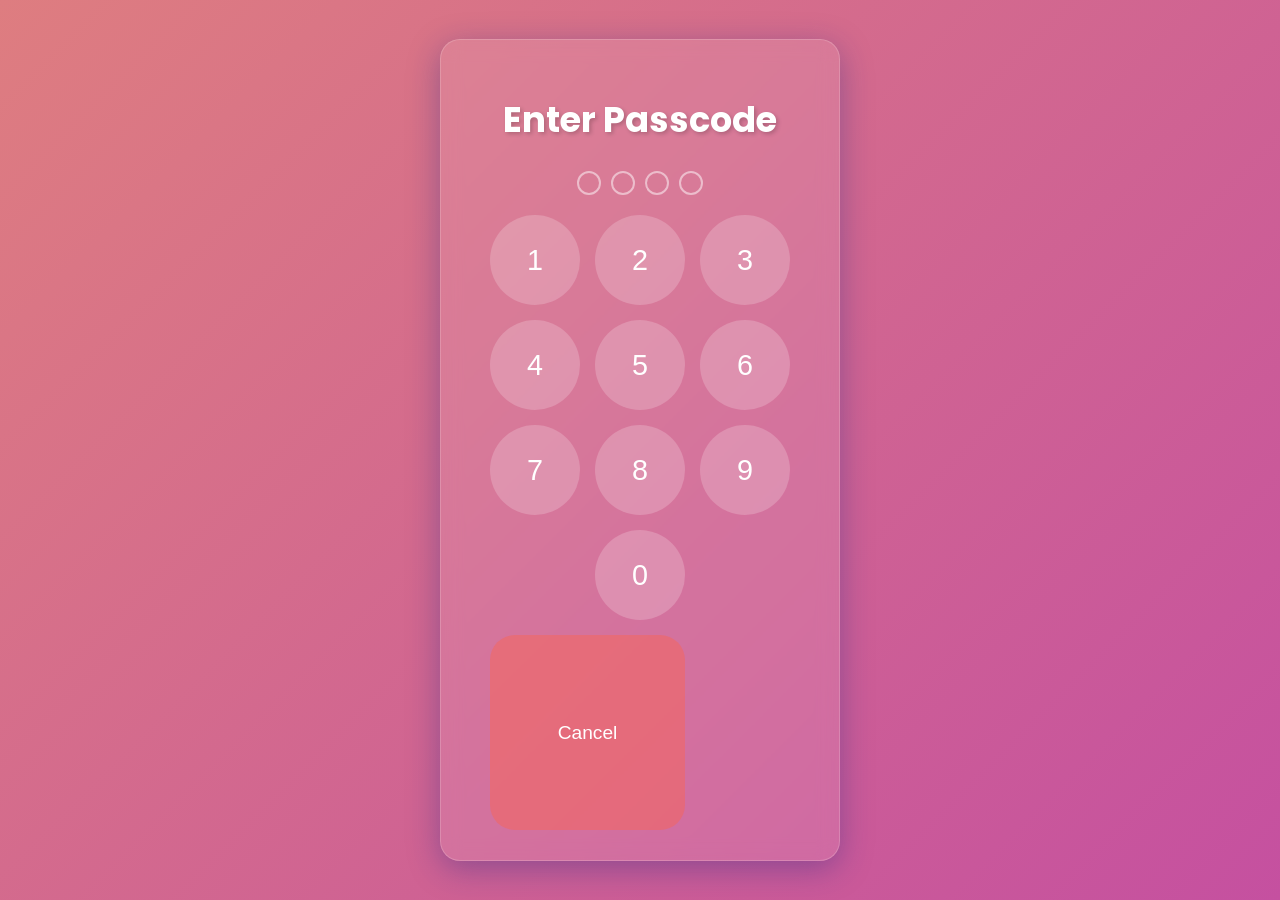
==== index.html @ 9e1fc9d6 "Add files via upload" ====
<!DOCTYPE html>
<html lang="en">
<head>
    <meta charset="UTF-8">
    <meta name="viewport" content="width=device-width, initial-scale=1.0">
    <title>Enter Passcode</title>
    <link rel="stylesheet" href="style.css">
    <link href="https://fonts.googleapis.com/css2?family=Poppins:wght@400;600&display=swap" rel="stylesheet">
</head>
<body>
    <div class="container passcode-container">
        <h1 class="passcode-heading">Enter Passcode</h1>
        <div class="passcode-dots" id="passcodeDots">
            <div class="dot"></div>
            <div class="dot"></div>
            <div class="dot"></div>
            <div class="dot"></div>
        </div>
        <p class="passcode-message" id="passcodeMessage"></p>
        <div class="numpad">
            <button class="num-button" data-value="1">1</button>
            <button class="num-button" data-value="2">2</button>
            <button class="num-button" data-value="3">3</button>
            <button class="num-button" data-value="4">4</button>
            <button class="num-button" data-value="5">5</button>
            <button class="num-button" data-value="6">6</button>
            <button class="num-button" data-value="7">7</button>
            <button class="num-button" data-value="8">8</button>
            <button class="num-button" data-value="9">9</button>
            <div class="empty-cell"></div>
            <button class="num-button" data-value="0">0</button>
            <button class="num-button cancel-button" data-value="cancel">Cancel</button>
        </div>
    </div>

    <script src="script.js"></script>
</body>
</html>
---- style.css ----
/* style.css */

/* ========================================================================= */
/* --- Global Styles (Sabhi pages par lagu hone wale styles) --- */
/* ========================================================================= */
body {
    font-family: 'Poppins', sans-serif;
    background: linear-gradient(135deg, #de7d80 0%, #c550a0 100%); /* Example gradient */
    color: #fff;
    margin: 0;
    display: flex;
    justify-content: center;
    align-items: center;
    min-height: 100vh;
    text-align: center;
    overflow-x: hidden; /* Prevent horizontal scroll */
}

.container {
    background-color: rgba(255, 255, 255, 0.1);
    padding: 30px;
    border-radius: 20px;
    box-shadow: 0 8px 32px 0 rgba(31, 38, 135, 0.37);
    backdrop-filter: blur(10px);
    -webkit-backdrop-filter: blur(10px);
    border: 1px solid rgba(255, 255, 255, 0.18);
    max-width: 90%;
    width: 400px; /* Default width */
    position: relative; /* For absolute positioning of some elements */
    margin: 20px; /* Add some margin for smaller screens */
    box-sizing: border-box; /* Include padding and border in element's total width and height */
}

.hidden {
    display: none !important;
}

/* Navigation Buttons (Common for many pages) */
.nav-buttons {
    margin-top: 30px;
    display: flex;
    justify-content: space-around;
    width: 100%;
}

.nav-button {
    background-color: rgba(255, 255, 255, 0.2);
    color: #fff;
    border: none;
    padding: 10px 20px;
    border-radius: 25px;
    cursor: pointer;
    font-size: 1em;
    transition: background-color 0.3s ease, transform 0.1s ease;
    flex: 1; /* Distribute space evenly */
    margin: 0 5px; /* Small margin between buttons */
}

.nav-button:hover {
    background-color: rgba(255, 255, 255, 0.3);
    transform: translateY(-2px);
}

.nav-button:active {
    transform: translateY(0);
}


/* ========================================================================= */
/* --- index.html (Passcode Page) Styles --- */
/* ========================================================================= */
.passcode-container {
    /* Specific styles for the passcode page container if needed */
}

.passcode-heading {
    font-size: 2.2em;
    margin-bottom: 25px;
    color: #fff;
    text-shadow: 2px 2px 4px rgba(0,0,0,0.2);
}

.passcode-dots {
    display: flex;
    justify-content: center;
    gap: 10px; /* Space between dots */
    margin-bottom: 20px;
}

.dot {
    width: 20px;
    height: 20px;
    border: 2px solid rgba(255, 255, 255, 0.5);
    border-radius: 50%;
    transition: background-color 0.3s ease;
}

.dot.filled {
    background-color: #fff;
}

.passcode-message {
    color: #a8ff78; /* Green for success */
    font-size: 1.2em;
    margin-top: 15px;
    opacity: 0; /* Hidden by default */
    transform: translateY(10px);
    transition: opacity 0.5s ease, transform 0.5s ease;
}

.passcode-message.visible {
    opacity: 1;
    transform: translateY(0);
}

.numpad {
    display: grid;
    grid-template-columns: repeat(3, 1fr);
    gap: 15px; /* Adjust gap */
    width: 100%;
    max-width: 300px; /* Adjust max-width as needed */
    margin: 0 auto;
}

.num-button {
    background-color: rgba(255, 255, 255, 0.2);
    border: none;
    color: #fff;
    font-size: 1.8em; /* Larger numbers */
    padding: 20px 0; /* More padding */
    border-radius: 50%; /* Make them round */
    cursor: pointer;
    transition: background-color 0.2s ease, transform 0.1s ease;
    aspect-ratio: 1 / 1; /* Make buttons perfectly round */
    display: flex;
    justify-content: center;
    align-items: center;
}

.num-button:hover {
    background-color: rgba(255, 255, 255, 0.3);
}

.num-button:active {
    transform: scale(0.95);
}

.num-button.cancel-button {
    background-color: rgba(255, 99, 71, 0.4); /* Tomato color */
    font-size: 1.2em;
    grid-column: span 2; /* Spans two columns */
    border-radius: 25px; /* Rounded rectangle */
}

.num-button.cancel-button:hover {
    background-color: rgba(255, 99, 71, 0.6);
}

.empty-cell {
    /* Style for empty cells in the grid, if any */
    visibility: hidden; /* Keep space but hide content */
}

/* ========================================================================= */
/* --- countdown.html (Countdown Page) Styles --- */
/* ========================================================================= */
.countdown-container {
    /* Specific styles for the countdown page container if needed */
}

.countdown-pretext, .countdown-posttext {
    font-size: 1.2em;
    margin-bottom: 15px;
}

.countdown-timer {
    font-size: 3em; /* Larger numbers */
    font-weight: 600;
    margin-bottom: 20px;
    display: flex;
    justify-content: center;
    align-items: baseline; /* Align colons and numbers properly */
    gap: 10px; /* Space between numbers/colons */
}

.countdown-timer span {
    background-color: rgba(255, 255, 255, 0.15);
    padding: 10px 15px;
    border-radius: 10px;
    min-width: 70px; /* Ensure consistent width for numbers */
    display: inline-block;
    box-sizing: border-box;
}

/* ========================================================================= */
/* --- recap.html (Recap Page) Styles --- */
/* ========================================================================= */
.recap-container {
    /* Specific styles for the recap page container */
}

.recap-heading {
    font-size: 2em;
    margin-bottom: 40px;
    color: #fff;
    text-shadow: 2px 2px 4px rgba(0,0,0,0.2);
}

.content-selection-buttons {
    display: flex;
    flex-wrap: wrap; /* Allow wrapping on smaller screens */
    justify-content: center;
    gap: 20px; /* Space between buttons */
    margin-bottom: 30px;
}

.icon-button {
    background-color: rgba(255, 255, 255, 0.2);
    border-radius: 15px; /* Slightly rounded corners */
    padding: 20px;
    display: flex;
    flex-direction: column;
    align-items: center;
    justify-content: center;
    cursor: pointer;
    transition: background-color 0.3s ease, transform 0.2s ease;
    min-width: 120px; /* Minimum width for buttons */
    box-shadow: 0 4px 15px rgba(0,0,0,0.2);
}

.icon-button:hover {
    background-color: rgba(255, 255, 255, 0.3);
    transform: translateY(-5px);
}

.icon-button i {
    font-size: 3em; /* Large icon size */
    margin-bottom: 10px;
    color: #fff;
}

.icon-button p {
    font-size: 1em;
    margin: 0;
    color: #fff;
    font-weight: 600;
}

/* Content display sections (for photos, music list) */
.content-display-section {
    width: 100%;
    /* No background here, container provides it */
    padding: 0; /* Padding handled by internal elements */
    box-sizing: border-box;
    animation: fadeIn 0.5s ease-out; /* Fade in animation */
    /* By default, these are hidden by the .hidden class */
}

.content-title {
    font-size: 1.8em;
    margin-bottom: 20px;
    color: #fff;
}

/* Image Card Styles */
.image-card {
    background-color: rgba(255, 255, 255, 0.1);
    border-radius: 15px;
    overflow: hidden; /* Ensures image corners are rounded */
    box-shadow: 0 4px 15px rgba(0,0,0,0.2);
    margin-bottom: 20px;
}

.content-image {
    width: 100%;
    height: auto;
    display: block;
    border-top-left-radius: 15px;
    border-top-right-radius: 15px;
}

.image-info {
    padding: 20px;
    text-align: left;
    color: #fff;
}

.image-info h3 {
    margin-top: 0;
    font-size: 1.5em;
    margin-bottom: 10px;
}

.image-info p {
    font-size: 1em;
    margin: 0;
}

/* Music List Styles */
.music-list {
    display: flex;
    flex-direction: column;
    gap: 15px; /* Space between song items */
}

.music-item {
    background-color: rgba(255, 255, 255, 0.15);
    border-radius: 10px;
    padding: 15px;
    display: flex;
    align-items: center;
    gap: 15px;
    box-shadow: 0 2px 10px rgba(0,0,0,0.1);
    transition: background-color 0.2s ease;
}

.music-item:hover {
    background-color: rgba(255, 255, 255, 0.25);
}

.album-cover {
    width: 60px;
    height: 60px;
    border-radius: 8px;
    object-fit: cover;
}

.song-details {
    text-align: left;
    flex-grow: 1;
}

.song-title {
    margin: 0;
    font-size: 1.1em;
    font-weight: 600;
}

.song-artist {
    margin: 5px 0 0;
    font-size: 0.9em;
    color: rgba(255, 255, 255, 0.7);
}

.back-to-recap-button {
    margin-top: 30px;
}

/* ========================================================================= */
/* --- message.html (Message Page) Styles --- */
/* ========================================================================= */
.message-container {
    /* Specific styles for the message page container */
}

.message-box {
    background-color: rgba(255, 255, 255, 0.9); /* Lighter background for message */
    color: #333; /* Darker text for readability */
    padding: 40px 30px; /* More padding */
    border-radius: 20px;
    box-shadow: 0 10px 40px rgba(0,0,0,0.3);
    text-align: center;
    font-size: 1.8em; /* Larger font size */
    font-weight: 600;
    line-height: 1.5;
    position: relative; /* For the close button */
    animation: fadeInScale 0.6s ease-out; /* Animation */
    max-width: 350px; /* Control max width */
    margin-bottom: 20px; /* Space for nav buttons */
}

.close-message-btn {
    position: absolute;
    top: 15px;
    right: 20px;
    font-size: 2em;
    cursor: pointer;
    color: #888;
    transition: color 0.2s ease;
}

.close-message-btn:hover {
    color: #555;
}

.heart-emoji {
    font-size: 1.2em; /* Slightly larger heart */
    vertical-align: middle;
}

/* ========================================================================= */
/* --- thankyou.html (Thank You Page) Styles --- */
/* ========================================================================= */
.thankyou-container {
    /* Specific styles for the thank you page container */
}

.thankyou-illustration {
    width: 200px; /* Size of the illustration */
    height: auto;
    margin-bottom: 30px;
    animation: bounceIn 0.8s ease-out; /* Animation */
}

.thankyou-message-1 {
    font-size: 1.8em;
    font-weight: 600;
    margin-bottom: 10px;
}

.thankyou-message-2 {
    font-size: 1.2em;
    opacity: 0.9;
}

/* ========================================================================= */
/* --- Google Search_mock.html (Google Search Mock Page) Styles --- */
/* ========================================================================= */
body.google-mock-body { /* For a different background specifically for this page */
    background-color: #0a0a0a; /* Dark background */
    display: block; /* Override flex from main body for this page */
    min-height: 100vh;
    padding: 0;
    margin: 0;
}

.google-logo {
    width: 150px; /* Adjust size as needed */
    margin-top: 100px; /* Space from top */
    margin-bottom: 30px;
}

.search-container {
    width: 100%;
    max-width: 600px;
    margin: 0 auto; /* Center the container */
    padding: 0 20px; /* Add some horizontal padding */
    box-sizing: border-box;
    display: flex;
    flex-direction: column;
    align-items: center;
}

.search-bar {
    display: flex;
    align-items: center;
    border: 1px solid #5f6368; /* Google's border color */
    border-radius: 24px;
    padding: 10px 15px;
    background-color: #202124; /* Google's dark search bar color */
    width: 100%; /* Take full width of its container */
    box-shadow: 0 2px 5px rgba(0,0,0,0.2);
}

.search-input {
    flex-grow: 1;
    border: none;
    background: transparent;
    padding: 5px 10px;
    font-size: 16px;
    color: #e8eaed; /* Light gray text */
    outline: none; /* Remove outline on focus */
}

.search-input::placeholder {
    color: #9aa0a6; /* Placeholder color */
}

.search-icon {
    color: #9aa0a6; /* Icon color */
    margin: 0 5px;
    font-size: 1.1em;
}

.search-button {
    display: none; /* Hide the search button as it's not needed for this mock */
}


.trending-searches {
    margin-top: 30px;
    width: 100%;
    max-width: 600px;
    padding: 0 20px;
    box-sizing: border-box;
}

.trending-searches h2 {
    font-size: 1.2em;
    color: #bdc1c6; /* Lighter heading color */
    text-align: left;
    margin-bottom: 15px;
}

.trending-list {
    list-style: none;
    padding: 0;
}

.trending-item {
    padding: 12px 0;
    border-bottom: 1px solid #3c4043; /* Darker separator */
    text-align: left;
    display: flex;
    align-items: center;
}

.trending-item:last-child {
    border-bottom: none; /* No border for the last item */
}

.trending-item a {
    color: #8ab4f8; /* Blue link color */
    text-decoration: none;
    display: block;
    font-size: 1em;
    padding-left: 10px; /* Space for the magnifying glass icon */
}

.trending-item a:hover {
    text-decoration: underline;
}

/* Optional: Add magnifying glass icon to trending searches */
.trending-item::before {
    font-family: "Font Awesome 6 Free"; /* Ensure Font Awesome is loaded */
    font-weight: 900; /* For solid icons */
    content: "\f002"; /* Unicode for fa-magnifying-glass */
    color: #9aa0a6;
    margin-right: 10px;
}


/* ========================================================================= */
/* --- Animations --- */
/* ========================================================================= */
@keyframes fadeIn {
    from { opacity: 0; }
    to { opacity: 1; }
}

@keyframes fadeInScale {
    from { opacity: 0; transform: scale(0.9); }
    to { opacity: 1; transform: scale(1); }
}

@keyframes bounceIn {
    0% { transform: scale(0.1); opacity: 0; }
    60% { transform: scale(1.05); opacity: 1; }
    80% { transform: scale(0.95); }
    100% { transform: scale(1); }
}

/* ========================================================================= */
/* --- Responsive Design (Optional, for different screen sizes) --- */
/* ========================================================================= */
@media (max-width: 768px) {
    .container {
        padding: 20px;
        width: 95%; /* Adjust width for smaller screens */
    }

    .passcode-heading, .recap-heading {
        font-size: 1.8em;
    }

    .countdown-timer {
        font-size: 2.5em;
    }

    .countdown-timer span {
        min-width: 55px;
        padding: 8px 12px;
    }

    .icon-button {
        min-width: 100px;
        padding: 15px;
    }

    .icon-button i {
        font-size: 2.5em;
    }

    .message-box {
        font-size: 1.5em;
        padding: 30px 20px;
    }

    .thankyou-illustration {
        width: 150px;
    }

    .thankyou-message-1 {
        font-size: 1.5em;
    }

    .thankyou-message-2 {
        font-size: 1em;
    }

    .google-logo {
        margin-top: 50px;
    }

    .search-bar {
        padding: 8px 12px;
    }

    .search-input {
        font-size: 14px;
    }
}

@media (max-width: 480px) {
    .numpad {
        gap: 10px;
        max-width: 280px;
    }

    .num-button {
        font-size: 1.5em;
        padding: 15px 0;
    }

    .countdown-timer {
        font-size: 2em;
    }

    .countdown-timer span {
        min-width: 45px;
        padding: 6px 10px;
    }

    .icon-button {
        padding: 10px;
    }

    .icon-button i {
        font-size: 2em;
    }

    .message-box {
        font-size: 1.3em;
        padding: 25px 15px;
    }
}
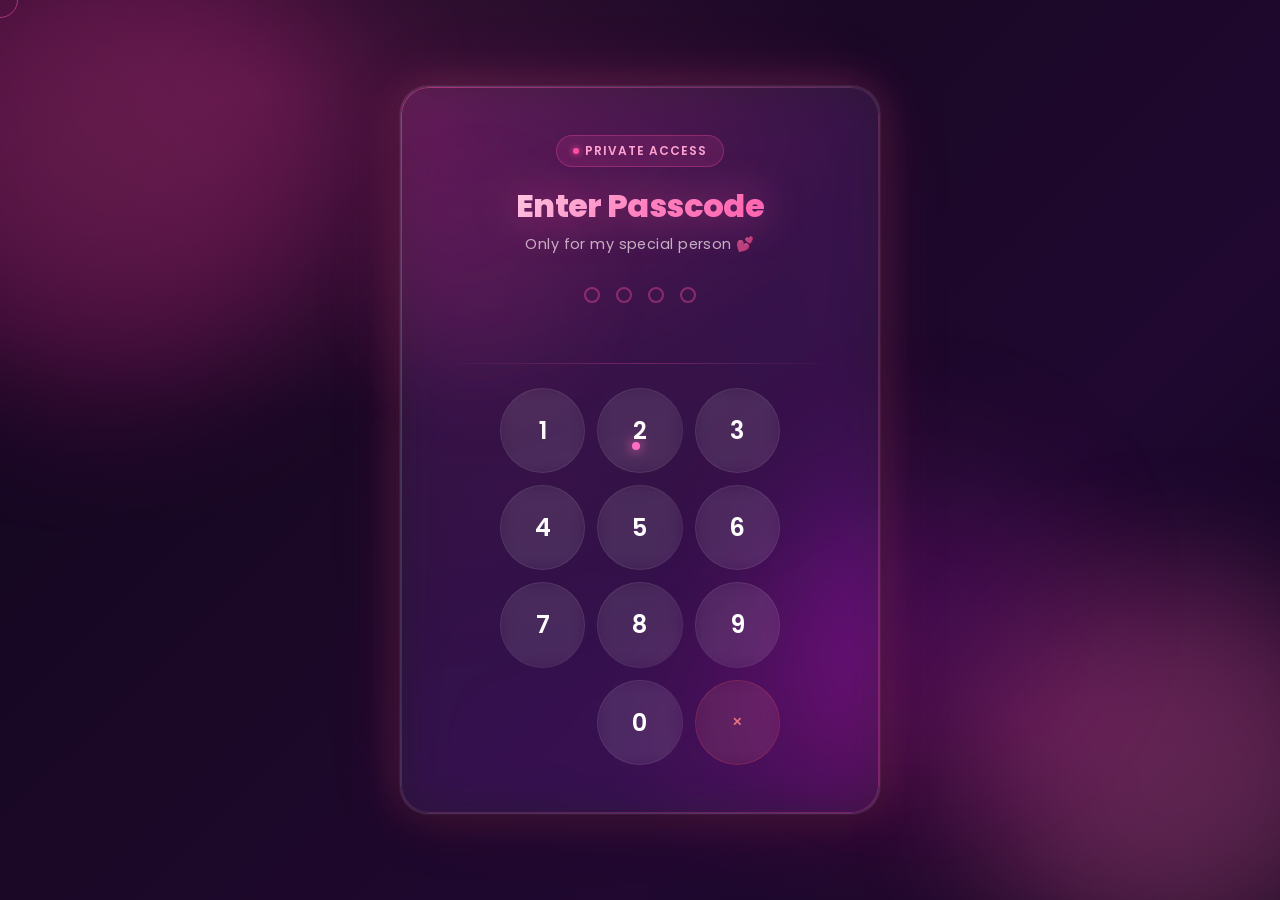
==== commit 108239e3: "Modern glassmorphism redesign" ====
--- a/index.html
+++ b/index.html
@@ -1,38 +1,128 @@
-<!DOCTYPE html>
-<html lang="en">
-<head>
-    <meta charset="UTF-8">
-    <meta name="viewport" content="width=device-width, initial-scale=1.0">
-    <title>Enter Passcode</title>
-    <link rel="stylesheet" href="style.css">
-    <link href="https://fonts.googleapis.com/css2?family=Poppins:wght@400;600&display=swap" rel="stylesheet">
-</head>
-<body>
-    <div class="container passcode-container">
-        <h1 class="passcode-heading">Enter Passcode</h1>
-        <div class="passcode-dots" id="passcodeDots">
-            <div class="dot"></div>
-            <div class="dot"></div>
-            <div class="dot"></div>
-            <div class="dot"></div>
-        </div>
-        <p class="passcode-message" id="passcodeMessage"></p>
-        <div class="numpad">
-            <button class="num-button" data-value="1">1</button>
-            <button class="num-button" data-value="2">2</button>
-            <button class="num-button" data-value="3">3</button>
-            <button class="num-button" data-value="4">4</button>
-            <button class="num-button" data-value="5">5</button>
-            <button class="num-button" data-value="6">6</button>
-            <button class="num-button" data-value="7">7</button>
-            <button class="num-button" data-value="8">8</button>
-            <button class="num-button" data-value="9">9</button>
-            <div class="empty-cell"></div>
-            <button class="num-button" data-value="0">0</button>
-            <button class="num-button cancel-button" data-value="cancel">Cancel</button>
-        </div>
-    </div>
-
-    <script src="script.js"></script>
-</body>
+<!DOCTYPE html>
+<html lang="en">
+<head>
+  <meta charset="UTF-8">
+  <meta name="viewport" content="width=device-width, initial-scale=1.0">
+  <title>Enter Passcode — My Love 💗</title>
+  <meta name="description" content="A secret romantic website just for us.">
+  <link rel="stylesheet" href="style.css">
+  <link rel="preconnect" href="https://fonts.googleapis.com">
+  <link href="https://fonts.googleapis.com/css2?family=Poppins:wght@300;400;500;600;700;800&family=Space+Grotesk:wght@400;500;600;700&display=swap" rel="stylesheet">
+</head>
+<body>
+
+  <!-- Loading Screen -->
+  <div class="loading-screen" id="loadingScreen" aria-hidden="true">
+    <div class="loading-logo">💗</div>
+    <div class="loading-bar"><div class="loading-bar-fill"></div></div>
+  </div>
+
+  <!-- Animated background blobs -->
+  <div class="blob blob-1"></div>
+  <div class="blob blob-2"></div>
+  <div class="blob blob-3"></div>
+
+  <!-- Floating particles -->
+  <div class="particles-container" id="particles"></div>
+
+  <!-- Custom cursor -->
+  <div class="cursor-dot" id="cursorDot"></div>
+  <div class="cursor-ring" id="cursorRing"></div>
+
+  <!-- Main content -->
+  <main class="container passcode-container" id="mainContainer">
+
+    <!-- Badge -->
+    <div class="badge">
+      <span class="badge-dot"></span>
+      Private Access
+    </div>
+
+    <h1 class="glow-title">Enter Passcode</h1>
+    <p class="subtitle">Only for my special person 💕</p>
+
+    <!-- Dots -->
+    <div class="passcode-dots" id="passcodeDots" role="group" aria-label="Passcode entry dots">
+      <div class="dot" aria-hidden="true"></div>
+      <div class="dot" aria-hidden="true"></div>
+      <div class="dot" aria-hidden="true"></div>
+      <div class="dot" aria-hidden="true"></div>
+    </div>
+
+    <!-- Message -->
+    <p class="passcode-message" id="passcodeMessage" role="alert" aria-live="polite"></p>
+
+    <div class="divider"></div>
+
+    <!-- Numpad -->
+    <div class="numpad" id="numpad" role="group" aria-label="Number pad">
+      <button class="num-button" data-value="1" aria-label="1">1</button>
+      <button class="num-button" data-value="2" aria-label="2">2</button>
+      <button class="num-button" data-value="3" aria-label="3">3</button>
+      <button class="num-button" data-value="4" aria-label="4">4</button>
+      <button class="num-button" data-value="5" aria-label="5">5</button>
+      <button class="num-button" data-value="6" aria-label="6">6</button>
+      <button class="num-button" data-value="7" aria-label="7">7</button>
+      <button class="num-button" data-value="8" aria-label="8">8</button>
+      <button class="num-button" data-value="9" aria-label="9">9</button>
+      <div class="empty-cell" aria-hidden="true"></div>
+      <button class="num-button" data-value="0" aria-label="0">0</button>
+      <button class="num-button cancel-button" data-value="cancel" aria-label="Clear">✕</button>
+    </div>
+
+  </main>
+
+  <script src="script.js"></script>
+  <script>
+    // ── Custom Cursor ──────────────────────────────
+    const dot  = document.getElementById('cursorDot');
+    const ring = document.getElementById('cursorRing');
+    let mx = 0, my = 0, rx = 0, ry = 0;
+
+    document.addEventListener('mousemove', e => {
+      mx = e.clientX; my = e.clientY;
+      dot.style.left = mx + 'px';
+      dot.style.top  = my + 'px';
+    });
+
+    function animRing() {
+      rx += (mx - rx) * 0.12;
+      ry += (my - ry) * 0.12;
+      ring.style.left = rx + 'px';
+      ring.style.top  = ry + 'px';
+      requestAnimationFrame(animRing);
+    }
+    animRing();
+
+    document.querySelectorAll('button, a, .icon-button').forEach(el => {
+      el.addEventListener('mouseenter', () => document.body.classList.add('cursor-hover'));
+      el.addEventListener('mouseleave', () => document.body.classList.remove('cursor-hover'));
+    });
+
+    // ── Floating Particles ─────────────────────────
+    const pContainer = document.getElementById('particles');
+    const symbols = ['💗','✨','🌸','💕','⭐','🌙','💖','🦋'];
+
+    function spawnParticle() {
+      const p = document.createElement('div');
+      p.className = 'particle';
+      p.textContent = symbols[Math.floor(Math.random() * symbols.length)];
+      const size = 0.6 + Math.random() * 1;
+      p.style.cssText = `
+        left: ${Math.random() * 100}vw;
+        font-size: ${size}rem;
+        animation-duration: ${8 + Math.random() * 14}s;
+        animation-delay: ${Math.random() * 5}s;
+      `;
+      pContainer.appendChild(p);
+      setTimeout(() => p.remove(), 25000);
+    }
+
+    for (let i = 0; i < 12; i++) setTimeout(spawnParticle, i * 500);
+    setInterval(spawnParticle, 2800);
+
+    // ── Remove loading screen ──────────────────────
+    document.getElementById('mainContainer').classList.add('page-enter');
+  </script>
+</body>
 </html>
--- a/style.css
+++ b/style.css
@@ -1,647 +1,1437 @@
-/* style.css */
-
-/* ========================================================================= */
-/* --- Global Styles (Sabhi pages par lagu hone wale styles) --- */
-/* ========================================================================= */
-body {
-    font-family: 'Poppins', sans-serif;
-    background: linear-gradient(135deg, #de7d80 0%, #c550a0 100%); /* Example gradient */
-    color: #fff;
-    margin: 0;
-    display: flex;
-    justify-content: center;
-    align-items: center;
-    min-height: 100vh;
-    text-align: center;
-    overflow-x: hidden; /* Prevent horizontal scroll */
-}
-
-.container {
-    background-color: rgba(255, 255, 255, 0.1);
-    padding: 30px;
-    border-radius: 20px;
-    box-shadow: 0 8px 32px 0 rgba(31, 38, 135, 0.37);
-    backdrop-filter: blur(10px);
-    -webkit-backdrop-filter: blur(10px);
-    border: 1px solid rgba(255, 255, 255, 0.18);
-    max-width: 90%;
-    width: 400px; /* Default width */
-    position: relative; /* For absolute positioning of some elements */
-    margin: 20px; /* Add some margin for smaller screens */
-    box-sizing: border-box; /* Include padding and border in element's total width and height */
-}
-
-.hidden {
-    display: none !important;
-}
-
-/* Navigation Buttons (Common for many pages) */
-.nav-buttons {
-    margin-top: 30px;
-    display: flex;
-    justify-content: space-around;
-    width: 100%;
-}
-
-.nav-button {
-    background-color: rgba(255, 255, 255, 0.2);
-    color: #fff;
-    border: none;
-    padding: 10px 20px;
-    border-radius: 25px;
-    cursor: pointer;
-    font-size: 1em;
-    transition: background-color 0.3s ease, transform 0.1s ease;
-    flex: 1; /* Distribute space evenly */
-    margin: 0 5px; /* Small margin between buttons */
-}
-
-.nav-button:hover {
-    background-color: rgba(255, 255, 255, 0.3);
-    transform: translateY(-2px);
-}
-
-.nav-button:active {
-    transform: translateY(0);
-}
-
-
-/* ========================================================================= */
-/* --- index.html (Passcode Page) Styles --- */
-/* ========================================================================= */
-.passcode-container {
-    /* Specific styles for the passcode page container if needed */
-}
-
-.passcode-heading {
-    font-size: 2.2em;
-    margin-bottom: 25px;
-    color: #fff;
-    text-shadow: 2px 2px 4px rgba(0,0,0,0.2);
-}
-
-.passcode-dots {
-    display: flex;
-    justify-content: center;
-    gap: 10px; /* Space between dots */
-    margin-bottom: 20px;
-}
-
-.dot {
-    width: 20px;
-    height: 20px;
-    border: 2px solid rgba(255, 255, 255, 0.5);
-    border-radius: 50%;
-    transition: background-color 0.3s ease;
-}
-
-.dot.filled {
-    background-color: #fff;
-}
-
-.passcode-message {
-    color: #a8ff78; /* Green for success */
-    font-size: 1.2em;
-    margin-top: 15px;
-    opacity: 0; /* Hidden by default */
-    transform: translateY(10px);
-    transition: opacity 0.5s ease, transform 0.5s ease;
-}
-
-.passcode-message.visible {
-    opacity: 1;
-    transform: translateY(0);
-}
-
-.numpad {
-    display: grid;
-    grid-template-columns: repeat(3, 1fr);
-    gap: 15px; /* Adjust gap */
-    width: 100%;
-    max-width: 300px; /* Adjust max-width as needed */
-    margin: 0 auto;
-}
-
-.num-button {
-    background-color: rgba(255, 255, 255, 0.2);
-    border: none;
-    color: #fff;
-    font-size: 1.8em; /* Larger numbers */
-    padding: 20px 0; /* More padding */
-    border-radius: 50%; /* Make them round */
-    cursor: pointer;
-    transition: background-color 0.2s ease, transform 0.1s ease;
-    aspect-ratio: 1 / 1; /* Make buttons perfectly round */
-    display: flex;
-    justify-content: center;
-    align-items: center;
-}
-
-.num-button:hover {
-    background-color: rgba(255, 255, 255, 0.3);
-}
-
-.num-button:active {
-    transform: scale(0.95);
-}
-
-.num-button.cancel-button {
-    background-color: rgba(255, 99, 71, 0.4); /* Tomato color */
-    font-size: 1.2em;
-    grid-column: span 2; /* Spans two columns */
-    border-radius: 25px; /* Rounded rectangle */
-}
-
-.num-button.cancel-button:hover {
-    background-color: rgba(255, 99, 71, 0.6);
-}
-
-.empty-cell {
-    /* Style for empty cells in the grid, if any */
-    visibility: hidden; /* Keep space but hide content */
-}
-
-/* ========================================================================= */
-/* --- countdown.html (Countdown Page) Styles --- */
-/* ========================================================================= */
-.countdown-container {
-    /* Specific styles for the countdown page container if needed */
-}
-
-.countdown-pretext, .countdown-posttext {
-    font-size: 1.2em;
-    margin-bottom: 15px;
-}
-
-.countdown-timer {
-    font-size: 3em; /* Larger numbers */
-    font-weight: 600;
-    margin-bottom: 20px;
-    display: flex;
-    justify-content: center;
-    align-items: baseline; /* Align colons and numbers properly */
-    gap: 10px; /* Space between numbers/colons */
-}
-
-.countdown-timer span {
-    background-color: rgba(255, 255, 255, 0.15);
-    padding: 10px 15px;
-    border-radius: 10px;
-    min-width: 70px; /* Ensure consistent width for numbers */
-    display: inline-block;
-    box-sizing: border-box;
-}
-
-/* ========================================================================= */
-/* --- recap.html (Recap Page) Styles --- */
-/* ========================================================================= */
-.recap-container {
-    /* Specific styles for the recap page container */
-}
-
-.recap-heading {
-    font-size: 2em;
-    margin-bottom: 40px;
-    color: #fff;
-    text-shadow: 2px 2px 4px rgba(0,0,0,0.2);
-}
-
-.content-selection-buttons {
-    display: flex;
-    flex-wrap: wrap; /* Allow wrapping on smaller screens */
-    justify-content: center;
-    gap: 20px; /* Space between buttons */
-    margin-bottom: 30px;
-}
-
-.icon-button {
-    background-color: rgba(255, 255, 255, 0.2);
-    border-radius: 15px; /* Slightly rounded corners */
-    padding: 20px;
-    display: flex;
-    flex-direction: column;
-    align-items: center;
-    justify-content: center;
-    cursor: pointer;
-    transition: background-color 0.3s ease, transform 0.2s ease;
-    min-width: 120px; /* Minimum width for buttons */
-    box-shadow: 0 4px 15px rgba(0,0,0,0.2);
-}
-
-.icon-button:hover {
-    background-color: rgba(255, 255, 255, 0.3);
-    transform: translateY(-5px);
-}
-
-.icon-button i {
-    font-size: 3em; /* Large icon size */
-    margin-bottom: 10px;
-    color: #fff;
-}
-
-.icon-button p {
-    font-size: 1em;
-    margin: 0;
-    color: #fff;
-    font-weight: 600;
-}
-
-/* Content display sections (for photos, music list) */
-.content-display-section {
-    width: 100%;
-    /* No background here, container provides it */
-    padding: 0; /* Padding handled by internal elements */
-    box-sizing: border-box;
-    animation: fadeIn 0.5s ease-out; /* Fade in animation */
-    /* By default, these are hidden by the .hidden class */
-}
-
-.content-title {
-    font-size: 1.8em;
-    margin-bottom: 20px;
-    color: #fff;
-}
-
-/* Image Card Styles */
-.image-card {
-    background-color: rgba(255, 255, 255, 0.1);
-    border-radius: 15px;
-    overflow: hidden; /* Ensures image corners are rounded */
-    box-shadow: 0 4px 15px rgba(0,0,0,0.2);
-    margin-bottom: 20px;
-}
-
-.content-image {
-    width: 100%;
-    height: auto;
-    display: block;
-    border-top-left-radius: 15px;
-    border-top-right-radius: 15px;
-}
-
-.image-info {
-    padding: 20px;
-    text-align: left;
-    color: #fff;
-}
-
-.image-info h3 {
-    margin-top: 0;
-    font-size: 1.5em;
-    margin-bottom: 10px;
-}
-
-.image-info p {
-    font-size: 1em;
-    margin: 0;
-}
-
-/* Music List Styles */
-.music-list {
-    display: flex;
-    flex-direction: column;
-    gap: 15px; /* Space between song items */
-}
-
-.music-item {
-    background-color: rgba(255, 255, 255, 0.15);
-    border-radius: 10px;
-    padding: 15px;
-    display: flex;
-    align-items: center;
-    gap: 15px;
-    box-shadow: 0 2px 10px rgba(0,0,0,0.1);
-    transition: background-color 0.2s ease;
-}
-
-.music-item:hover {
-    background-color: rgba(255, 255, 255, 0.25);
-}
-
-.album-cover {
-    width: 60px;
-    height: 60px;
-    border-radius: 8px;
-    object-fit: cover;
-}
-
-.song-details {
-    text-align: left;
-    flex-grow: 1;
-}
-
-.song-title {
-    margin: 0;
-    font-size: 1.1em;
-    font-weight: 600;
-}
-
-.song-artist {
-    margin: 5px 0 0;
-    font-size: 0.9em;
-    color: rgba(255, 255, 255, 0.7);
-}
-
-.back-to-recap-button {
-    margin-top: 30px;
-}
-
-/* ========================================================================= */
-/* --- message.html (Message Page) Styles --- */
-/* ========================================================================= */
-.message-container {
-    /* Specific styles for the message page container */
-}
-
-.message-box {
-    background-color: rgba(255, 255, 255, 0.9); /* Lighter background for message */
-    color: #333; /* Darker text for readability */
-    padding: 40px 30px; /* More padding */
-    border-radius: 20px;
-    box-shadow: 0 10px 40px rgba(0,0,0,0.3);
-    text-align: center;
-    font-size: 1.8em; /* Larger font size */
-    font-weight: 600;
-    line-height: 1.5;
-    position: relative; /* For the close button */
-    animation: fadeInScale 0.6s ease-out; /* Animation */
-    max-width: 350px; /* Control max width */
-    margin-bottom: 20px; /* Space for nav buttons */
-}
-
-.close-message-btn {
-    position: absolute;
-    top: 15px;
-    right: 20px;
-    font-size: 2em;
-    cursor: pointer;
-    color: #888;
-    transition: color 0.2s ease;
-}
-
-.close-message-btn:hover {
-    color: #555;
-}
-
-.heart-emoji {
-    font-size: 1.2em; /* Slightly larger heart */
-    vertical-align: middle;
-}
-
-/* ========================================================================= */
-/* --- thankyou.html (Thank You Page) Styles --- */
-/* ========================================================================= */
-.thankyou-container {
-    /* Specific styles for the thank you page container */
-}
-
-.thankyou-illustration {
-    width: 200px; /* Size of the illustration */
-    height: auto;
-    margin-bottom: 30px;
-    animation: bounceIn 0.8s ease-out; /* Animation */
-}
-
-.thankyou-message-1 {
-    font-size: 1.8em;
-    font-weight: 600;
-    margin-bottom: 10px;
-}
-
-.thankyou-message-2 {
-    font-size: 1.2em;
-    opacity: 0.9;
-}
-
-/* ========================================================================= */
-/* --- Google Search_mock.html (Google Search Mock Page) Styles --- */
-/* ========================================================================= */
-body.google-mock-body { /* For a different background specifically for this page */
-    background-color: #0a0a0a; /* Dark background */
-    display: block; /* Override flex from main body for this page */
-    min-height: 100vh;
-    padding: 0;
-    margin: 0;
-}
-
-.google-logo {
-    width: 150px; /* Adjust size as needed */
-    margin-top: 100px; /* Space from top */
-    margin-bottom: 30px;
-}
-
-.search-container {
-    width: 100%;
-    max-width: 600px;
-    margin: 0 auto; /* Center the container */
-    padding: 0 20px; /* Add some horizontal padding */
-    box-sizing: border-box;
-    display: flex;
-    flex-direction: column;
-    align-items: center;
-}
-
-.search-bar {
-    display: flex;
-    align-items: center;
-    border: 1px solid #5f6368; /* Google's border color */
-    border-radius: 24px;
-    padding: 10px 15px;
-    background-color: #202124; /* Google's dark search bar color */
-    width: 100%; /* Take full width of its container */
-    box-shadow: 0 2px 5px rgba(0,0,0,0.2);
-}
-
-.search-input {
-    flex-grow: 1;
-    border: none;
-    background: transparent;
-    padding: 5px 10px;
-    font-size: 16px;
-    color: #e8eaed; /* Light gray text */
-    outline: none; /* Remove outline on focus */
-}
-
-.search-input::placeholder {
-    color: #9aa0a6; /* Placeholder color */
-}
-
-.search-icon {
-    color: #9aa0a6; /* Icon color */
-    margin: 0 5px;
-    font-size: 1.1em;
-}
-
-.search-button {
-    display: none; /* Hide the search button as it's not needed for this mock */
-}
-
-
-.trending-searches {
-    margin-top: 30px;
-    width: 100%;
-    max-width: 600px;
-    padding: 0 20px;
-    box-sizing: border-box;
-}
-
-.trending-searches h2 {
-    font-size: 1.2em;
-    color: #bdc1c6; /* Lighter heading color */
-    text-align: left;
-    margin-bottom: 15px;
-}
-
-.trending-list {
-    list-style: none;
-    padding: 0;
-}
-
-.trending-item {
-    padding: 12px 0;
-    border-bottom: 1px solid #3c4043; /* Darker separator */
-    text-align: left;
-    display: flex;
-    align-items: center;
-}
-
-.trending-item:last-child {
-    border-bottom: none; /* No border for the last item */
-}
-
-.trending-item a {
-    color: #8ab4f8; /* Blue link color */
-    text-decoration: none;
-    display: block;
-    font-size: 1em;
-    padding-left: 10px; /* Space for the magnifying glass icon */
-}
-
-.trending-item a:hover {
-    text-decoration: underline;
-}
-
-/* Optional: Add magnifying glass icon to trending searches */
-.trending-item::before {
-    font-family: "Font Awesome 6 Free"; /* Ensure Font Awesome is loaded */
-    font-weight: 900; /* For solid icons */
-    content: "\f002"; /* Unicode for fa-magnifying-glass */
-    color: #9aa0a6;
-    margin-right: 10px;
-}
-
-
-/* ========================================================================= */
-/* --- Animations --- */
-/* ========================================================================= */
-@keyframes fadeIn {
-    from { opacity: 0; }
-    to { opacity: 1; }
-}
-
-@keyframes fadeInScale {
-    from { opacity: 0; transform: scale(0.9); }
-    to { opacity: 1; transform: scale(1); }
-}
-
-@keyframes bounceIn {
-    0% { transform: scale(0.1); opacity: 0; }
-    60% { transform: scale(1.05); opacity: 1; }
-    80% { transform: scale(0.95); }
-    100% { transform: scale(1); }
-}
-
-/* ========================================================================= */
-/* --- Responsive Design (Optional, for different screen sizes) --- */
-/* ========================================================================= */
-@media (max-width: 768px) {
-    .container {
-        padding: 20px;
-        width: 95%; /* Adjust width for smaller screens */
-    }
-
-    .passcode-heading, .recap-heading {
-        font-size: 1.8em;
-    }
-
-    .countdown-timer {
-        font-size: 2.5em;
-    }
-
-    .countdown-timer span {
-        min-width: 55px;
-        padding: 8px 12px;
-    }
-
-    .icon-button {
-        min-width: 100px;
-        padding: 15px;
-    }
-
-    .icon-button i {
-        font-size: 2.5em;
-    }
-
-    .message-box {
-        font-size: 1.5em;
-        padding: 30px 20px;
-    }
-
-    .thankyou-illustration {
-        width: 150px;
-    }
-
-    .thankyou-message-1 {
-        font-size: 1.5em;
-    }
-
-    .thankyou-message-2 {
-        font-size: 1em;
-    }
-
-    .google-logo {
-        margin-top: 50px;
-    }
-
-    .search-bar {
-        padding: 8px 12px;
-    }
-
-    .search-input {
-        font-size: 14px;
-    }
-}
-
-@media (max-width: 480px) {
-    .numpad {
-        gap: 10px;
-        max-width: 280px;
-    }
-
-    .num-button {
-        font-size: 1.5em;
-        padding: 15px 0;
-    }
-
-    .countdown-timer {
-        font-size: 2em;
-    }
-
-    .countdown-timer span {
-        min-width: 45px;
-        padding: 6px 10px;
-    }
-
-    .icon-button {
-        padding: 10px;
-    }
-
-    .icon-button i {
-        font-size: 2em;
-    }
-
-    .message-box {
-        font-size: 1.3em;
-        padding: 25px 15px;
-    }
+/* =========================================================================
+   PREMIUM GLASSMORPHISM ROMANTIC UI — style.css
+   Pink Neon Love Theme | Dark Pink Gradient | Futuristic & Elegant
+   ========================================================================= */
+
+@import url('https://fonts.googleapis.com/css2?family=Poppins:ital,wght@0,300;0,400;0,500;0,600;0,700;0,800;1,400&family=Space+Grotesk:wght@300;400;500;600;700&display=swap');
+
+/* ─── CSS VARIABLES ─────────────────────────────────────────── */
+:root {
+  --pink-primary: #ff4fa3;
+  --pink-secondary: #ff85c2;
+  --pink-soft: #ffa8d5;
+  --pink-glow: rgba(255, 79, 163, 0.6);
+  --pink-glow-soft: rgba(255, 79, 163, 0.25);
+  --bg-dark: #0f051d;
+  --bg-mid: #1a0826;
+  --bg-accent: #2a0a3d;
+  --glass-bg: rgba(255, 255, 255, 0.06);
+  --glass-border: rgba(255, 255, 255, 0.12);
+  --glass-border-pink: rgba(255, 79, 163, 0.35);
+  --text-primary: #ffffff;
+  --text-secondary: rgba(255, 255, 255, 0.7);
+  --text-muted: rgba(255, 255, 255, 0.4);
+  --shadow-pink: 0 0 40px rgba(255, 79, 163, 0.3), 0 0 80px rgba(255, 79, 163, 0.1);
+  --shadow-glass: 0 8px 32px rgba(0, 0, 0, 0.4), 0 0 0 1px rgba(255, 255, 255, 0.06);
+  --radius-sm: 12px;
+  --radius-md: 20px;
+  --radius-lg: 28px;
+  --radius-xl: 40px;
+  --transition: all 0.35s cubic-bezier(0.4, 0, 0.2, 1);
+  --transition-fast: all 0.2s cubic-bezier(0.4, 0, 0.2, 1);
+}
+
+/* ─── RESET ─────────────────────────────────────────────────── */
+*,
+*::before,
+*::after {
+  box-sizing: border-box;
+  margin: 0;
+  padding: 0;
+}
+
+html {
+  scroll-behavior: smooth;
+  -webkit-font-smoothing: antialiased;
+}
+
+/* ─── BODY & BACKGROUND ─────────────────────────────────────── */
+body {
+  font-family: 'Poppins', 'Space Grotesk', sans-serif;
+  background: var(--bg-dark);
+  color: var(--text-primary);
+  min-height: 100vh;
+  overflow-x: hidden;
+  position: relative;
+  display: flex;
+  flex-direction: column;
+  align-items: center;
+  justify-content: center;
+}
+
+/* Animated gradient background */
+body::before {
+  content: '';
+  position: fixed;
+  inset: 0;
+  background:
+    radial-gradient(ellipse 80% 60% at 20% 10%, rgba(255, 79, 163, 0.18) 0%, transparent 60%),
+    radial-gradient(ellipse 60% 50% at 80% 80%, rgba(180, 30, 120, 0.22) 0%, transparent 55%),
+    radial-gradient(ellipse 50% 40% at 50% 50%, rgba(26, 8, 38, 0.95) 0%, transparent 70%),
+    linear-gradient(135deg, #0f051d 0%, #1a0826 40%, #200830 70%, #0f051d 100%);
+  z-index: -2;
+  animation: bgPulse 8s ease-in-out infinite alternate;
+}
+
+@keyframes bgPulse {
+  0% {
+    filter: brightness(1) hue-rotate(0deg);
+  }
+
+  50% {
+    filter: brightness(1.08) hue-rotate(5deg);
+  }
+
+  100% {
+    filter: brightness(1) hue-rotate(0deg);
+  }
+}
+
+/* Animated blobs */
+.blob {
+  position: fixed;
+  border-radius: 50%;
+  filter: blur(70px);
+  opacity: 0.25;
+  z-index: -1;
+  pointer-events: none;
+  animation: blobFloat 12s ease-in-out infinite;
+}
+
+.blob-1 {
+  width: 500px;
+  height: 500px;
+  background: radial-gradient(circle, #ff4fa3, #c9007a);
+  top: -100px;
+  left: -150px;
+  animation-duration: 14s;
+}
+
+.blob-2 {
+  width: 400px;
+  height: 400px;
+  background: radial-gradient(circle, #ff85c2, #ff4fa3);
+  bottom: -80px;
+  right: -100px;
+  animation-duration: 10s;
+  animation-delay: -4s;
+}
+
+.blob-3 {
+  width: 300px;
+  height: 300px;
+  background: radial-gradient(circle, #7b00e0, #ff4fa3);
+  top: 50%;
+  left: 60%;
+  animation-duration: 16s;
+  animation-delay: -8s;
+  opacity: 0.15;
+}
+
+@keyframes blobFloat {
+
+  0%,
+  100% {
+    transform: translate(0, 0) scale(1);
+  }
+
+  33% {
+    transform: translate(30px, -40px) scale(1.05);
+  }
+
+  66% {
+    transform: translate(-20px, 20px) scale(0.96);
+  }
+}
+
+/* Floating hearts / particles */
+.particles-container {
+  position: fixed;
+  inset: 0;
+  z-index: -1;
+  pointer-events: none;
+  overflow: hidden;
+}
+
+.particle {
+  position: absolute;
+  font-size: 1rem;
+  animation: particleFloat linear infinite;
+  opacity: 0;
+  user-select: none;
+}
+
+@keyframes particleFloat {
+  0% {
+    transform: translateY(110vh) rotate(0deg);
+    opacity: 0;
+  }
+
+  10% {
+    opacity: 0.6;
+  }
+
+  90% {
+    opacity: 0.4;
+  }
+
+  100% {
+    transform: translateY(-10vh) rotate(360deg);
+    opacity: 0;
+  }
+}
+
+/* ─── CUSTOM CURSOR ──────────────────────────────────────────── */
+.cursor-dot,
+.cursor-ring {
+  position: fixed;
+  border-radius: 50%;
+  pointer-events: none;
+  z-index: 9999;
+  transition: transform 0.15s ease, opacity 0.3s ease;
+  mix-blend-mode: screen;
+}
+
+.cursor-dot {
+  width: 8px;
+  height: 8px;
+  background: var(--pink-primary);
+  box-shadow: 0 0 12px var(--pink-primary), 0 0 24px var(--pink-glow);
+  transform: translate(-50%, -50%);
+}
+
+.cursor-ring {
+  width: 36px;
+  height: 36px;
+  border: 1.5px solid rgba(255, 79, 163, 0.5);
+  transform: translate(-50%, -50%);
+  transition: transform 0.25s ease, width 0.25s ease, height 0.25s ease;
+}
+
+body.cursor-hover .cursor-ring {
+  width: 50px;
+  height: 50px;
+  border-color: var(--pink-primary);
+  background: rgba(255, 79, 163, 0.08);
+}
+
+/* ─── GLASS CONTAINER ────────────────────────────────────────── */
+.container {
+  width: 90%;
+  max-width: 480px;
+  background: var(--glass-bg);
+  backdrop-filter: blur(24px) saturate(180%);
+  -webkit-backdrop-filter: blur(24px) saturate(180%);
+  border: 1px solid var(--glass-border);
+  border-radius: var(--radius-lg);
+  padding: 48px 36px;
+  box-shadow: var(--shadow-glass), var(--shadow-pink);
+  position: relative;
+  overflow: hidden;
+  animation: fadeUp 0.7s cubic-bezier(0.22, 1, 0.36, 1) both;
+}
+
+/* Animated gradient border on container */
+.container::before {
+  content: '';
+  position: absolute;
+  inset: 0;
+  border-radius: inherit;
+  padding: 1px;
+  background: linear-gradient(135deg, rgba(255, 79, 163, 0.5), rgba(255, 133, 194, 0.15), rgba(255, 79, 163, 0.3));
+  -webkit-mask: linear-gradient(#fff 0 0) content-box, linear-gradient(#fff 0 0);
+  mask: linear-gradient(#fff 0 0) content-box, linear-gradient(#fff 0 0);
+  -webkit-mask-composite: xor;
+  mask-composite: exclude;
+  pointer-events: none;
+}
+
+/* Inner glow */
+.container::after {
+  content: '';
+  position: absolute;
+  top: -50%;
+  left: -50%;
+  width: 200%;
+  height: 200%;
+  background: radial-gradient(circle at 30% 20%, rgba(255, 79, 163, 0.08) 0%, transparent 50%);
+  pointer-events: none;
+}
+
+@keyframes fadeUp {
+  from {
+    opacity: 0;
+    transform: translateY(30px) scale(0.97);
+  }
+
+  to {
+    opacity: 1;
+    transform: translateY(0) scale(1);
+  }
+}
+
+/* ─── PAGE TRANSITION ────────────────────────────────────────── */
+.page-enter {
+  animation: pageEnter 0.5s cubic-bezier(0.22, 1, 0.36, 1) both;
+}
+
+@keyframes pageEnter {
+  from {
+    opacity: 0;
+    transform: scale(0.96) translateY(20px);
+  }
+
+  to {
+    opacity: 1;
+    transform: scale(1) translateY(0);
+  }
+}
+
+/* ─── TYPOGRAPHY ─────────────────────────────────────────────── */
+h1,
+h2,
+h3 {
+  font-family: 'Poppins', sans-serif;
+  font-weight: 700;
+  line-height: 1.2;
+}
+
+.glow-title {
+  font-size: 2rem;
+  font-weight: 800;
+  background: linear-gradient(135deg, #fff 0%, var(--pink-secondary) 50%, var(--pink-primary) 100%);
+  -webkit-background-clip: text;
+  -webkit-text-fill-color: transparent;
+  background-clip: text;
+  text-shadow: none;
+  filter: drop-shadow(0 0 20px rgba(255, 79, 163, 0.5));
+  margin-bottom: 8px;
+  letter-spacing: -0.02em;
+}
+
+.subtitle {
+  font-size: 0.9rem;
+  color: var(--text-secondary);
+  font-weight: 400;
+  letter-spacing: 0.03em;
+  margin-bottom: 32px;
+}
+
+/* ─── UTILITY ────────────────────────────────────────────────── */
+.hidden {
+  display: none !important;
+}
+
+/* ─── FLOATING BADGE ─────────────────────────────────────────── */
+.badge {
+  display: inline-flex;
+  align-items: center;
+  gap: 6px;
+  background: rgba(255, 79, 163, 0.12);
+  border: 1px solid rgba(255, 79, 163, 0.3);
+  border-radius: 100px;
+  padding: 6px 16px;
+  font-size: 0.75rem;
+  color: var(--pink-soft);
+  margin-bottom: 20px;
+  letter-spacing: 0.08em;
+  text-transform: uppercase;
+  font-weight: 600;
+  animation: badgePulse 3s ease-in-out infinite;
+}
+
+.badge-dot {
+  width: 6px;
+  height: 6px;
+  background: var(--pink-primary);
+  border-radius: 50%;
+  box-shadow: 0 0 6px var(--pink-primary);
+  animation: dotBlink 1.5s ease-in-out infinite;
+}
+
+@keyframes badgePulse {
+
+  0%,
+  100% {
+    box-shadow: 0 0 0px rgba(255, 79, 163, 0.2);
+  }
+
+  50% {
+    box-shadow: 0 0 20px rgba(255, 79, 163, 0.3);
+  }
+}
+
+@keyframes dotBlink {
+
+  0%,
+  100% {
+    opacity: 1;
+  }
+
+  50% {
+    opacity: 0.3;
+  }
+}
+
+/* ─── BUTTONS ────────────────────────────────────────────────── */
+.btn {
+  display: inline-flex;
+  align-items: center;
+  justify-content: center;
+  gap: 8px;
+  padding: 14px 28px;
+  border-radius: 100px;
+  font-size: 0.9rem;
+  font-weight: 600;
+  font-family: 'Poppins', sans-serif;
+  cursor: pointer;
+  border: none;
+  outline: none;
+  position: relative;
+  overflow: hidden;
+  transition: var(--transition);
+  text-decoration: none;
+  letter-spacing: 0.02em;
+}
+
+/* Primary pink button */
+.btn-primary {
+  background: linear-gradient(135deg, var(--pink-primary) 0%, #c9007a 100%);
+  color: #fff;
+  box-shadow: 0 4px 20px rgba(255, 79, 163, 0.45), 0 0 0 0 rgba(255, 79, 163, 0.3);
+}
+
+.btn-primary:hover {
+  transform: translateY(-2px) scale(1.02);
+  box-shadow: 0 8px 32px rgba(255, 79, 163, 0.6), 0 0 40px rgba(255, 79, 163, 0.25);
+}
+
+.btn-primary:active {
+  transform: translateY(0) scale(0.98);
+}
+
+/* Shine sweep */
+.btn-primary::after {
+  content: '';
+  position: absolute;
+  top: -50%;
+  left: -75%;
+  width: 50%;
+  height: 200%;
+  background: linear-gradient(to right, transparent, rgba(255, 255, 255, 0.25), transparent);
+  transform: skewX(-15deg);
+  transition: left 0.5s ease;
+}
+
+.btn-primary:hover::after {
+  left: 125%;
+}
+
+/* Ghost glass button */
+.btn-ghost {
+  background: rgba(255, 255, 255, 0.07);
+  color: var(--text-secondary);
+  border: 1px solid var(--glass-border);
+  backdrop-filter: blur(8px);
+}
+
+.btn-ghost:hover {
+  background: rgba(255, 79, 163, 0.1);
+  border-color: rgba(255, 79, 163, 0.4);
+  color: var(--pink-soft);
+  transform: translateY(-2px);
+  box-shadow: 0 4px 20px rgba(255, 79, 163, 0.15);
+}
+
+.btn-ghost:active {
+  transform: translateY(0);
+}
+
+/* Cancel / danger button */
+.btn-cancel {
+  background: rgba(255, 80, 80, 0.12);
+  color: rgba(255, 130, 130, 0.9);
+  border: 1px solid rgba(255, 80, 80, 0.25);
+  font-size: 0.8rem;
+  padding: 10px 16px;
+}
+
+.btn-cancel:hover {
+  background: rgba(255, 80, 80, 0.22);
+  border-color: rgba(255, 80, 80, 0.5);
+  transform: translateY(-1px);
+}
+
+/* ─── NAV BUTTONS ────────────────────────────────────────────── */
+.nav-buttons {
+  display: flex;
+  gap: 12px;
+  margin-top: 32px;
+  justify-content: center;
+}
+
+.nav-buttons .btn {
+  flex: 1;
+  max-width: 200px;
+  padding: 12px 20px;
+  font-size: 0.85rem;
+}
+
+/* ─── DIVIDER ────────────────────────────────────────────────── */
+.divider {
+  height: 1px;
+  background: linear-gradient(to right, transparent, rgba(255, 79, 163, 0.3), transparent);
+  margin: 24px 0;
+}
+
+/* =========================================================================
+   INDEX.HTML — PASSCODE PAGE
+   ========================================================================= */
+
+.passcode-container {
+  text-align: center;
+}
+
+.passcode-dots {
+  display: flex;
+  justify-content: center;
+  gap: 16px;
+  margin: 28px 0 8px;
+}
+
+.dot {
+  width: 16px;
+  height: 16px;
+  border: 2px solid rgba(255, 79, 163, 0.4);
+  border-radius: 50%;
+  background: transparent;
+  transition: var(--transition);
+  position: relative;
+}
+
+.dot.filled {
+  background: var(--pink-primary);
+  border-color: var(--pink-primary);
+  box-shadow: 0 0 12px var(--pink-glow), 0 0 24px rgba(255, 79, 163, 0.3);
+  transform: scale(1.1);
+}
+
+.passcode-message {
+  font-size: 0.9rem;
+  min-height: 24px;
+  margin: 12px 0 24px;
+  color: var(--pink-soft);
+  opacity: 0;
+  transform: translateY(8px);
+  transition: var(--transition);
+  font-weight: 500;
+  letter-spacing: 0.02em;
+}
+
+.passcode-message.visible {
+  opacity: 1;
+  transform: translateY(0);
+}
+
+.passcode-message.error {
+  color: #ff6b8a;
+  animation: shake 0.4s cubic-bezier(0.36, 0.07, 0.19, 0.97);
+}
+
+@keyframes shake {
+
+  0%,
+  100% {
+    transform: translateX(0);
+  }
+
+  20% {
+    transform: translateX(-8px);
+  }
+
+  40% {
+    transform: translateX(8px);
+  }
+
+  60% {
+    transform: translateX(-5px);
+  }
+
+  80% {
+    transform: translateX(5px);
+  }
+}
+
+/* Numpad */
+.numpad {
+  display: grid;
+  grid-template-columns: repeat(3, 1fr);
+  gap: 12px;
+  max-width: 280px;
+  margin: 0 auto;
+}
+
+.num-button {
+  aspect-ratio: 1 / 1;
+  background: rgba(255, 255, 255, 0.05);
+  border: 1px solid rgba(255, 255, 255, 0.08);
+  color: #fff;
+  font-size: 1.5rem;
+  font-weight: 600;
+  font-family: 'Poppins', sans-serif;
+  border-radius: 50%;
+  cursor: pointer;
+  display: flex;
+  align-items: center;
+  justify-content: center;
+  transition: var(--transition);
+  position: relative;
+  overflow: hidden;
+  backdrop-filter: blur(8px);
+}
+
+.num-button::before {
+  content: '';
+  position: absolute;
+  inset: 0;
+  border-radius: 50%;
+  background: radial-gradient(circle, rgba(255, 79, 163, 0.15) 0%, transparent 70%);
+  opacity: 0;
+  transition: opacity 0.2s ease;
+}
+
+.num-button:hover {
+  background: rgba(255, 79, 163, 0.12);
+  border-color: rgba(255, 79, 163, 0.4);
+  box-shadow: 0 0 20px rgba(255, 79, 163, 0.2);
+  transform: scale(1.05);
+}
+
+.num-button:hover::before {
+  opacity: 1;
+}
+
+.num-button:active {
+  transform: scale(0.94);
+  background: rgba(255, 79, 163, 0.2);
+}
+
+.cancel-button {
+  border-radius: 50px !important;
+  font-size: 0.75rem !important;
+  font-weight: 600;
+  background: rgba(255, 80, 80, 0.08) !important;
+  border-color: rgba(255, 80, 80, 0.2) !important;
+  color: rgba(255, 130, 130, 0.85) !important;
+  letter-spacing: 0.04em;
+  text-transform: uppercase;
+}
+
+.cancel-button:hover {
+  background: rgba(255, 80, 80, 0.18) !important;
+  border-color: rgba(255, 80, 80, 0.4) !important;
+  box-shadow: 0 0 20px rgba(255, 80, 80, 0.15) !important;
+}
+
+.empty-cell {
+  visibility: hidden;
+}
+
+/* =========================================================================
+   COUNTDOWN.HTML — TIMER PAGE
+   ========================================================================= */
+
+.countdown-container {
+  text-align: center;
+}
+
+.countdown-pretext {
+  font-size: 0.95rem;
+  color: var(--text-secondary);
+  margin-bottom: 28px;
+  font-weight: 400;
+  letter-spacing: 0.04em;
+}
+
+.countdown-timer {
+  display: flex;
+  align-items: flex-end;
+  justify-content: center;
+  gap: 8px;
+  margin-bottom: 8px;
+  flex-wrap: wrap;
+}
+
+.timer-block {
+  display: flex;
+  flex-direction: column;
+  align-items: center;
+  gap: 6px;
+}
+
+.timer-value {
+  font-size: 3rem;
+  font-weight: 800;
+  font-family: 'Space Grotesk', monospace;
+  background: linear-gradient(160deg, #fff 0%, var(--pink-secondary) 100%);
+  -webkit-background-clip: text;
+  -webkit-text-fill-color: transparent;
+  background-clip: text;
+  background-color: rgba(255, 255, 255, 0.05);
+  border: 1px solid rgba(255, 79, 163, 0.2);
+  border-radius: var(--radius-sm);
+  padding: 12px 16px;
+  min-width: 80px;
+  text-align: center;
+  backdrop-filter: blur(8px);
+  box-shadow: 0 4px 16px rgba(0, 0, 0, 0.3), inset 0 1px 0 rgba(255, 255, 255, 0.05);
+  transition: box-shadow 0.3s ease;
+  line-height: 1;
+}
+
+.timer-value:hover {
+  box-shadow: 0 4px 24px rgba(255, 79, 163, 0.25), 0 0 40px rgba(255, 79, 163, 0.1);
+}
+
+.timer-label {
+  font-size: 0.65rem;
+  text-transform: uppercase;
+  letter-spacing: 0.12em;
+  color: var(--text-muted);
+  font-weight: 600;
+}
+
+.timer-sep {
+  font-size: 2.5rem;
+  font-weight: 700;
+  color: var(--pink-primary);
+  margin-bottom: 28px;
+  opacity: 0.6;
+  line-height: 1.2;
+  align-self: center;
+  filter: drop-shadow(0 0 6px var(--pink-primary));
+}
+
+.countdown-posttext {
+  font-size: 1.1rem;
+  color: var(--pink-soft);
+  margin-top: 20px;
+  font-weight: 500;
+  letter-spacing: 0.02em;
+  animation: pulse 2.5s ease-in-out infinite;
+}
+
+@keyframes pulse {
+
+  0%,
+  100% {
+    opacity: 1;
+    filter: drop-shadow(0 0 8px rgba(255, 133, 194, 0.3));
+  }
+
+  50% {
+    opacity: 0.7;
+    filter: drop-shadow(0 0 16px rgba(255, 133, 194, 0.6));
+  }
+}
+
+/* =========================================================================
+   RECAP.HTML — RECAP / GALLERY PAGE
+   ========================================================================= */
+
+.recap-container {
+  max-width: 540px;
+  text-align: center;
+}
+
+.recap-heading {
+  font-size: 1.7rem;
+  font-weight: 800;
+  background: linear-gradient(135deg, #fff 0%, var(--pink-secondary) 50%, var(--pink-primary) 100%);
+  -webkit-background-clip: text;
+  -webkit-text-fill-color: transparent;
+  background-clip: text;
+  filter: drop-shadow(0 0 16px rgba(255, 79, 163, 0.35));
+  margin-bottom: 32px;
+  letter-spacing: -0.01em;
+}
+
+/* Icon-button cards */
+.content-selection-buttons {
+  display: flex;
+  flex-wrap: wrap;
+  justify-content: center;
+  gap: 16px;
+  margin-bottom: 8px;
+}
+
+.icon-button {
+  background: rgba(255, 255, 255, 0.05);
+  border: 1px solid var(--glass-border);
+  border-radius: var(--radius-md);
+  padding: 28px 24px;
+  display: flex;
+  flex-direction: column;
+  align-items: center;
+  justify-content: center;
+  cursor: pointer;
+  transition: var(--transition);
+  min-width: 130px;
+  position: relative;
+  overflow: hidden;
+  backdrop-filter: blur(12px);
+}
+
+.icon-button::before {
+  content: '';
+  position: absolute;
+  inset: 0;
+  background: linear-gradient(135deg, rgba(255, 79, 163, 0.08), transparent);
+  opacity: 0;
+  transition: opacity 0.3s ease;
+}
+
+.icon-button:hover {
+  background: rgba(255, 79, 163, 0.1);
+  border-color: rgba(255, 79, 163, 0.45);
+  transform: translateY(-6px);
+  box-shadow: 0 16px 40px rgba(255, 79, 163, 0.2), 0 0 0 1px rgba(255, 79, 163, 0.15);
+}
+
+.icon-button:hover::before {
+  opacity: 1;
+}
+
+.icon-button:active {
+  transform: translateY(-2px) scale(0.98);
+}
+
+.icon-button i {
+  font-size: 2.2rem;
+  color: var(--pink-primary);
+  margin-bottom: 12px;
+  filter: drop-shadow(0 0 8px rgba(255, 79, 163, 0.5));
+  transition: var(--transition);
+}
+
+.icon-button:hover i {
+  filter: drop-shadow(0 0 16px rgba(255, 79, 163, 0.8));
+  transform: scale(1.1);
+}
+
+.icon-button p {
+  font-size: 0.82rem;
+  color: var(--text-secondary);
+  font-weight: 600;
+  letter-spacing: 0.04em;
+  text-transform: uppercase;
+  margin: 0;
+}
+
+/* Content sections */
+.content-display-section {
+  width: 100%;
+  animation: fadeUp 0.45s cubic-bezier(0.22, 1, 0.36, 1) both;
+}
+
+.content-title {
+  font-size: 1.4rem;
+  font-weight: 700;
+  color: var(--pink-soft);
+  margin-bottom: 20px;
+  filter: drop-shadow(0 0 8px rgba(255, 133, 194, 0.3));
+}
+
+/* Gallery */
+.gallery {
+  display: flex;
+  overflow-x: auto;
+  scroll-snap-type: x mandatory;
+  gap: 16px;
+  padding-bottom: 16px;
+  scrollbar-width: thin;
+  scrollbar-color: rgba(255, 79, 163, 0.4) transparent;
+}
+
+.gallery::-webkit-scrollbar {
+  height: 4px;
+}
+
+.gallery::-webkit-scrollbar-thumb {
+  background: rgba(255, 79, 163, 0.4);
+  border-radius: 100px;
+}
+
+.gallery::-webkit-scrollbar-track {
+  background: transparent;
+}
+
+.gallery-item {
+  flex: 0 0 82%;
+  scroll-snap-align: center;
+  background: rgba(255, 255, 255, 0.04);
+  border: 1px solid var(--glass-border);
+  border-radius: var(--radius-md);
+  overflow: hidden;
+  transition: var(--transition);
+  position: relative;
+}
+
+.gallery-item:hover {
+  border-color: rgba(255, 79, 163, 0.4);
+  box-shadow: 0 8px 32px rgba(255, 79, 163, 0.2);
+  transform: scale(1.01);
+}
+
+.gallery-item img {
+  width: 100%;
+  display: block;
+  object-fit: cover;
+  aspect-ratio: 4 / 3;
+}
+
+.image-info {
+  padding: 14px 16px;
+  background: linear-gradient(to bottom, transparent, rgba(0, 0, 0, 0.5));
+}
+
+.image-info h3 {
+  font-size: 0.9rem;
+  font-weight: 600;
+  color: var(--pink-soft);
+  margin-bottom: 4px;
+}
+
+.image-info p {
+  font-size: 0.78rem;
+  color: var(--text-muted);
+}
+
+/* Music List */
+.music-list {
+  display: flex;
+  flex-direction: column;
+  gap: 10px;
+}
+
+.music-item {
+  background: rgba(255, 255, 255, 0.04);
+  border: 1px solid var(--glass-border);
+  border-radius: var(--radius-sm);
+  padding: 14px 16px;
+  display: flex;
+  align-items: center;
+  gap: 14px;
+  cursor: pointer;
+  transition: var(--transition);
+  position: relative;
+  overflow: hidden;
+}
+
+.music-item::before {
+  content: '';
+  position: absolute;
+  left: 0;
+  top: 0;
+  bottom: 0;
+  width: 3px;
+  background: linear-gradient(to bottom, var(--pink-primary), var(--pink-secondary));
+  border-radius: 100px;
+  opacity: 0;
+  transition: opacity 0.3s ease;
+}
+
+.music-item:hover {
+  background: rgba(255, 79, 163, 0.07);
+  border-color: rgba(255, 79, 163, 0.3);
+  transform: translateX(4px);
+  box-shadow: 0 4px 20px rgba(255, 79, 163, 0.12);
+}
+
+.music-item:hover::before {
+  opacity: 1;
+}
+
+@keyframes bounce {
+  0% {
+    transform: scale(1);
+  }
+
+  40% {
+    transform: scale(1.04);
+  }
+
+  70% {
+    transform: scale(0.97);
+  }
+
+  100% {
+    transform: scale(1);
+  }
+}
+
+.bounce {
+  animation: bounce 0.35s ease;
+}
+
+.album-cover {
+  width: 52px;
+  height: 52px;
+  border-radius: 10px;
+  object-fit: cover;
+  background: rgba(255, 79, 163, 0.15);
+  flex-shrink: 0;
+  box-shadow: 0 2px 12px rgba(0, 0, 0, 0.3);
+}
+
+.album-cover-placeholder {
+  width: 52px;
+  height: 52px;
+  border-radius: 10px;
+  background: linear-gradient(135deg, rgba(255, 79, 163, 0.3), rgba(180, 30, 120, 0.4));
+  display: flex;
+  align-items: center;
+  justify-content: center;
+  font-size: 1.3rem;
+  flex-shrink: 0;
+}
+
+.song-details {
+  text-align: left;
+  flex-grow: 1;
+}
+
+.song-title {
+  font-size: 0.92rem;
+  font-weight: 600;
+  color: var(--text-primary);
+  margin: 0;
+}
+
+.song-artist {
+  font-size: 0.78rem;
+  color: var(--text-muted);
+  margin: 3px 0 0;
+}
+
+.music-play-icon {
+  color: rgba(255, 79, 163, 0.5);
+  font-size: 0.8rem;
+  transition: var(--transition);
+}
+
+.music-item:hover .music-play-icon {
+  color: var(--pink-primary);
+  filter: drop-shadow(0 0 6px rgba(255, 79, 163, 0.5));
+}
+
+/* =========================================================================
+   MESSAGE.HTML
+   ========================================================================= */
+
+.message-container {
+  text-align: center;
+}
+
+.envelope-wrapper {
+  margin: 16px 0 28px;
+  position: relative;
+  display: inline-block;
+}
+
+.envelope-img {
+  width: 120px;
+  height: auto;
+  cursor: pointer;
+  filter: drop-shadow(0 0 20px rgba(255, 79, 163, 0.5));
+  transition: var(--transition);
+  animation: floatEnvelope 3s ease-in-out infinite;
+}
+
+.envelope-img:hover {
+  filter: drop-shadow(0 0 32px rgba(255, 79, 163, 0.8));
+  transform: scale(1.05) translateY(-4px);
+}
+
+@keyframes floatEnvelope {
+
+  0%,
+  100% {
+    transform: translateY(0);
+  }
+
+  50% {
+    transform: translateY(-10px);
+  }
+}
+
+.envelope-prompt {
+  font-size: 0.8rem;
+  color: var(--text-muted);
+  margin-top: 8px;
+  letter-spacing: 0.06em;
+  text-transform: uppercase;
+  font-weight: 500;
+}
+
+.message-box {
+  background: rgba(255, 255, 255, 0.06);
+  backdrop-filter: blur(20px);
+  border: 1px solid rgba(255, 79, 163, 0.25);
+  border-radius: var(--radius-lg);
+  padding: 36px 28px;
+  text-align: center;
+  animation: fadeUp 0.5s cubic-bezier(0.22, 1, 0.36, 1) both;
+  position: relative;
+  overflow: hidden;
+  margin-bottom: 4px;
+}
+
+.message-box::before {
+  content: '';
+  position: absolute;
+  inset: 0;
+  background: radial-gradient(ellipse at top, rgba(255, 79, 163, 0.08) 0%, transparent 60%);
+  pointer-events: none;
+}
+
+.message-box p {
+  font-size: 1.3rem;
+  font-weight: 600;
+  color: var(--text-primary);
+  line-height: 1.6;
+  position: relative;
+  z-index: 1;
+}
+
+.close-message-btn {
+  position: absolute;
+  top: 14px;
+  right: 18px;
+  font-size: 1.4rem;
+  cursor: pointer;
+  color: var(--text-muted);
+  transition: var(--transition-fast);
+  line-height: 1;
+  z-index: 2;
+}
+
+.close-message-btn:hover {
+  color: var(--pink-primary);
+}
+
+.heart-emoji {
+  display: inline-block;
+  animation: heartbeat 1.4s ease-in-out infinite;
+  filter: drop-shadow(0 0 6px rgba(255, 79, 163, 0.6));
+}
+
+@keyframes heartbeat {
+
+  0%,
+  100% {
+    transform: scale(1);
+  }
+
+  14% {
+    transform: scale(1.2);
+  }
+
+  28% {
+    transform: scale(1);
+  }
+
+  42% {
+    transform: scale(1.15);
+  }
+
+  56% {
+    transform: scale(1);
+  }
+}
+
+/* =========================================================================
+   THANKYOU.HTML
+   ========================================================================= */
+
+.thankyou-container {
+  text-align: center;
+}
+
+.thankyou-illustration {
+  width: 140px;
+  height: auto;
+  margin-bottom: 28px;
+  filter: drop-shadow(0 0 24px rgba(255, 79, 163, 0.5));
+  animation: floatIllustration 3.5s ease-in-out infinite;
+}
+
+@keyframes floatIllustration {
+
+  0%,
+  100% {
+    transform: translateY(0) rotate(-2deg);
+  }
+
+  50% {
+    transform: translateY(-12px) rotate(2deg);
+  }
+}
+
+.thankyou-message-1 {
+  font-size: 1.6rem;
+  font-weight: 800;
+  background: linear-gradient(135deg, #fff 0%, var(--pink-secondary) 60%, var(--pink-primary) 100%);
+  -webkit-background-clip: text;
+  -webkit-text-fill-color: transparent;
+  background-clip: text;
+  margin-bottom: 12px;
+  filter: drop-shadow(0 0 20px rgba(255, 79, 163, 0.4));
+  animation: fadeUp 0.6s ease both;
+}
+
+.thankyou-message-2 {
+  font-size: 1rem;
+  color: var(--text-secondary);
+  line-height: 1.6;
+  animation: fadeUp 0.8s ease both;
+  animation-delay: 0.15s;
+}
+
+.thankyou-hearts {
+  display: flex;
+  justify-content: center;
+  gap: 8px;
+  margin: 20px 0;
+  font-size: 1.4rem;
+}
+
+.thankyou-hearts span {
+  animation: heartPop 1s ease both;
+}
+
+.thankyou-hearts span:nth-child(1) {
+  animation-delay: 0.1s;
+}
+
+.thankyou-hearts span:nth-child(2) {
+  animation-delay: 0.25s;
+}
+
+.thankyou-hearts span:nth-child(3) {
+  animation-delay: 0.4s;
+}
+
+.thankyou-hearts span:nth-child(4) {
+  animation-delay: 0.55s;
+}
+
+.thankyou-hearts span:nth-child(5) {
+  animation-delay: 0.7s;
+}
+
+@keyframes heartPop {
+  0% {
+    transform: scale(0) rotate(-20deg);
+    opacity: 0;
+  }
+
+  60% {
+    transform: scale(1.3) rotate(5deg);
+    opacity: 1;
+  }
+
+  100% {
+    transform: scale(1) rotate(0deg);
+    opacity: 1;
+  }
+}
+
+/* =========================================================================
+   LOADING SCREEN
+   ========================================================================= */
+.loading-screen {
+  position: fixed;
+  inset: 0;
+  background: var(--bg-dark);
+  z-index: 10000;
+  display: flex;
+  flex-direction: column;
+  align-items: center;
+  justify-content: center;
+  gap: 20px;
+  animation: loadingExit 0.5s ease 0.8s both;
+}
+
+@keyframes loadingExit {
+  to {
+    opacity: 0;
+    pointer-events: none;
+    visibility: hidden;
+  }
+}
+
+.loading-logo {
+  font-size: 3rem;
+  animation: heartbeatLoad 0.8s ease-in-out infinite;
+  filter: drop-shadow(0 0 20px rgba(255, 79, 163, 0.8));
+}
+
+.loading-bar {
+  width: 120px;
+  height: 3px;
+  background: rgba(255, 255, 255, 0.1);
+  border-radius: 100px;
+  overflow: hidden;
+}
+
+.loading-bar-fill {
+  height: 100%;
+  background: linear-gradient(to right, var(--pink-primary), var(--pink-secondary));
+  border-radius: 100px;
+  animation: loadingFill 0.8s ease both;
+}
+
+@keyframes heartbeatLoad {
+
+  0%,
+  100% {
+    transform: scale(1);
+  }
+
+  50% {
+    transform: scale(1.15);
+  }
+}
+
+@keyframes loadingFill {
+  from {
+    width: 0;
+  }
+
+  to {
+    width: 100%;
+  }
+}
+
+/* =========================================================================
+   RESPONSIVE
+   ========================================================================= */
+@media (max-width: 768px) {
+  .container {
+    padding: 36px 24px;
+    width: 92%;
+  }
+
+  .glow-title {
+    font-size: 1.7rem;
+  }
+
+  .countdown-timer {
+    gap: 4px;
+  }
+
+  .timer-value {
+    font-size: 2.4rem;
+    min-width: 64px;
+    padding: 10px 12px;
+  }
+
+  .timer-sep {
+    font-size: 2rem;
+  }
+
+  .recap-heading {
+    font-size: 1.4rem;
+  }
+
+  .icon-button {
+    min-width: 110px;
+    padding: 22px 18px;
+  }
+
+  .message-box p {
+    font-size: 1.1rem;
+  }
+
+  .thankyou-message-1 {
+    font-size: 1.3rem;
+  }
+}
+
+@media (max-width: 480px) {
+  .container {
+    padding: 28px 18px;
+    border-radius: var(--radius-md);
+  }
+
+  .glow-title {
+    font-size: 1.5rem;
+  }
+
+  .numpad {
+    gap: 8px;
+    max-width: 250px;
+  }
+
+  .num-button {
+    font-size: 1.3rem;
+  }
+
+  .timer-value {
+    font-size: 1.9rem;
+    min-width: 52px;
+    padding: 8px 10px;
+  }
+
+  .timer-sep {
+    font-size: 1.6rem;
+  }
+
+  .icon-button {
+    min-width: 95px;
+    padding: 18px 14px;
+  }
+
+  .icon-button i {
+    font-size: 1.8rem;
+  }
+
+  .nav-buttons {
+    flex-direction: column;
+    align-items: center;
+  }
+
+  .nav-buttons .btn {
+    max-width: 100%;
+    width: 100%;
+  }
+
+  .message-box p {
+    font-size: 1rem;
+  }
+
+  .thankyou-message-1 {
+    font-size: 1.15rem;
+  }
+}
+
+/* ─── SCROLLBAR GLOBAL ───────────────────────────────────────── */
+::-webkit-scrollbar {
+  width: 4px;
+}
+
+::-webkit-scrollbar-track {
+  background: transparent;
+}
+
+::-webkit-scrollbar-thumb {
+  background: rgba(255, 79, 163, 0.3);
+  border-radius: 100px;
+}
+
+/* ─── SELECTION ──────────────────────────────────────────────── */
+::selection {
+  background: rgba(255, 79, 163, 0.3);
+  color: #fff;
 }
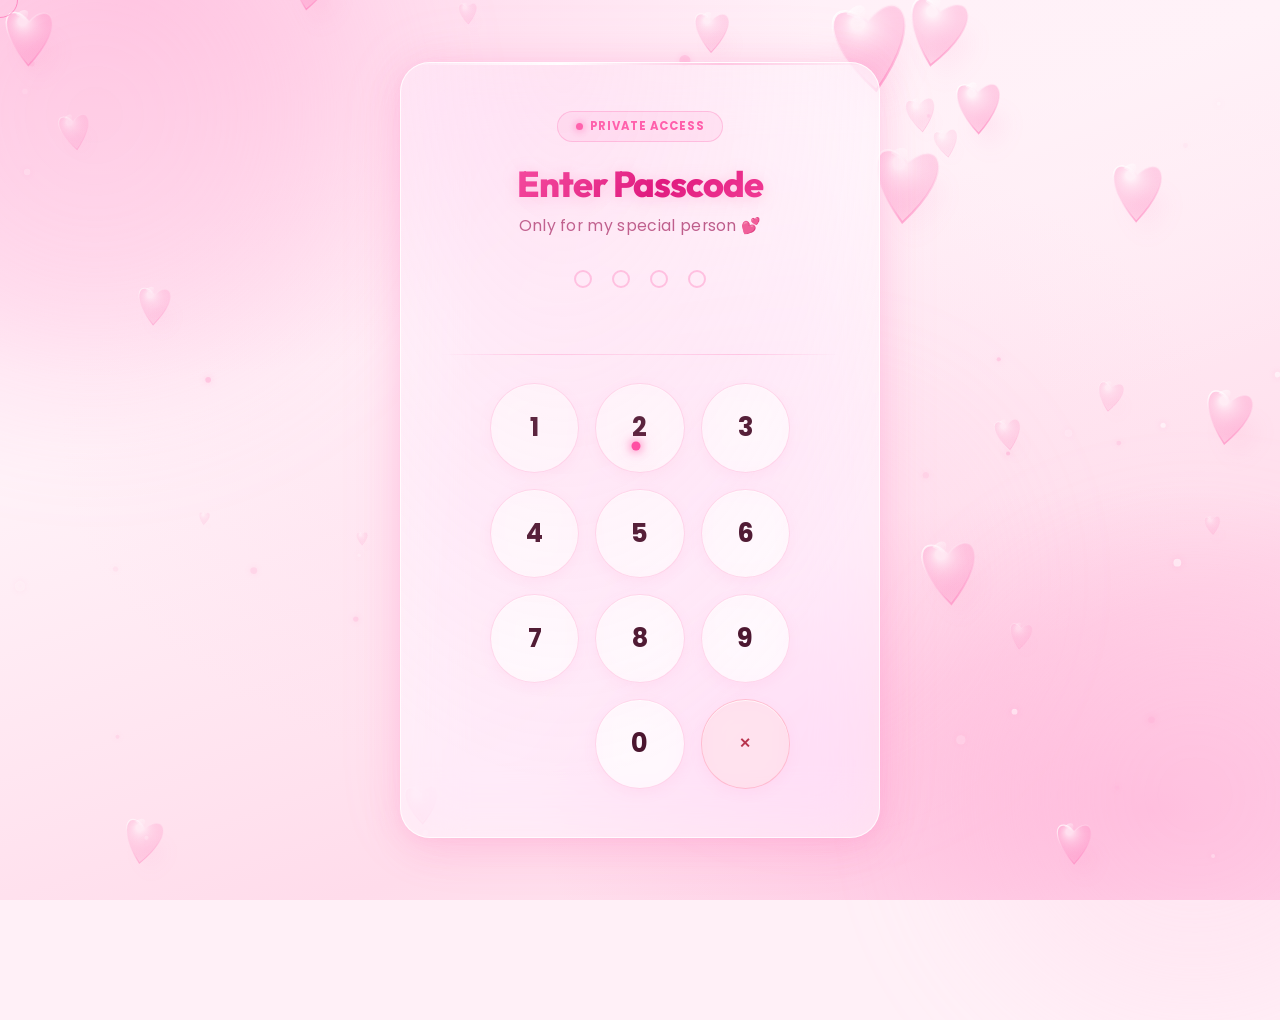
==== commit b26312c2: "Modern glassmorphism redesign" ====
--- a/index.html
+++ b/index.html
@@ -22,8 +22,8 @@
   <div class="blob blob-2"></div>
   <div class="blob blob-3"></div>
 
-  <!-- Floating particles -->
-  <div class="particles-container" id="particles"></div>
+  <!-- Interactive 3D Hearts Background Canvas -->
+  <canvas id="heartsCanvas"></canvas>
 
   <!-- Custom cursor -->
   <div class="cursor-dot" id="cursorDot"></div>
@@ -31,6 +31,7 @@
 
   <!-- Main content -->
   <main class="container passcode-container" id="mainContainer">
+    <div class="glass-shine"></div>
 
     <!-- Badge -->
     <div class="badge">
@@ -99,28 +100,6 @@
       el.addEventListener('mouseleave', () => document.body.classList.remove('cursor-hover'));
     });
 
-    // ── Floating Particles ─────────────────────────
-    const pContainer = document.getElementById('particles');
-    const symbols = ['💗','✨','🌸','💕','⭐','🌙','💖','🦋'];
-
-    function spawnParticle() {
-      const p = document.createElement('div');
-      p.className = 'particle';
-      p.textContent = symbols[Math.floor(Math.random() * symbols.length)];
-      const size = 0.6 + Math.random() * 1;
-      p.style.cssText = `
-        left: ${Math.random() * 100}vw;
-        font-size: ${size}rem;
-        animation-duration: ${8 + Math.random() * 14}s;
-        animation-delay: ${Math.random() * 5}s;
-      `;
-      pContainer.appendChild(p);
-      setTimeout(() => p.remove(), 25000);
-    }
-
-    for (let i = 0; i < 12; i++) setTimeout(spawnParticle, i * 500);
-    setInterval(spawnParticle, 2800);
-
     // ── Remove loading screen ──────────────────────
     document.getElementById('mainContainer').classList.add('page-enter');
   </script>
--- a/style.css
+++ b/style.css
@@ -1,40 +1,53 @@
 /* =========================================================================
-   PREMIUM GLASSMORPHISM ROMANTIC UI — style.css
-   Pink Neon Love Theme | Dark Pink Gradient | Futuristic & Elegant
+   PREMIUM SOFT PINK GLASSMORPHISM — style.css
+   Light Pink Love Theme | Mobile-First | Cinematic & Luxurious
    ========================================================================= */
 
-@import url('https://fonts.googleapis.com/css2?family=Poppins:ital,wght@0,300;0,400;0,500;0,600;0,700;0,800;1,400&family=Space+Grotesk:wght@300;400;500;600;700&display=swap');
+@import url('https://fonts.googleapis.com/css2?family=Outfit:wght@300;400;500;600;700;800&family=Poppins:ital,wght@0,300;0,400;0,500;0,600;0,700;0,800;1,400&family=Space+Grotesk:wght@300;400;500;600;700&display=swap');
 
 /* ─── CSS VARIABLES ─────────────────────────────────────────── */
 :root {
-  --pink-primary: #ff4fa3;
-  --pink-secondary: #ff85c2;
-  --pink-soft: #ffa8d5;
-  --pink-glow: rgba(255, 79, 163, 0.6);
-  --pink-glow-soft: rgba(255, 79, 163, 0.25);
-  --bg-dark: #0f051d;
-  --bg-mid: #1a0826;
-  --bg-accent: #2a0a3d;
-  --glass-bg: rgba(255, 255, 255, 0.06);
-  --glass-border: rgba(255, 255, 255, 0.12);
-  --glass-border-pink: rgba(255, 79, 163, 0.35);
-  --text-primary: #ffffff;
-  --text-secondary: rgba(255, 255, 255, 0.7);
-  --text-muted: rgba(255, 255, 255, 0.4);
-  --shadow-pink: 0 0 40px rgba(255, 79, 163, 0.3), 0 0 80px rgba(255, 79, 163, 0.1);
-  --shadow-glass: 0 8px 32px rgba(0, 0, 0, 0.4), 0 0 0 1px rgba(255, 255, 255, 0.06);
-  --radius-sm: 12px;
-  --radius-md: 20px;
-  --radius-lg: 28px;
-  --radius-xl: 40px;
-  --transition: all 0.35s cubic-bezier(0.4, 0, 0.2, 1);
-  --transition-fast: all 0.2s cubic-bezier(0.4, 0, 0.2, 1);
-}
-
-/* ─── RESET ─────────────────────────────────────────────────── */
-*,
-*::before,
-*::after {
+  /* Soft Premium Pink Color Scheme */
+  --pink-hot:       #ff4fa3;
+  --pink-mid:       #ff85c2;
+  --pink-light:     #ffb6d9;
+  --pink-pale:      #ffd6ea;
+  --pink-blush:     #fff0f7;
+  --pink-white:     #fffafe;
+
+  /* Luxury Glassmorphism Variables */
+  --glass-bg:       rgba(255, 255, 255, 0.48);
+  --glass-bg-deep:  rgba(255, 255, 255, 0.28);
+  --glass-border:   rgba(255, 255, 255, 0.75);
+  --glass-border-h: rgba(255, 79, 163, 0.45);
+
+  /* Typography */
+  --text-dark:      #4a152e;
+  --text-mid:       #7d2d53;
+  --text-soft:      #b55180;
+  --text-muted:     #cf8ba8;
+
+  /* Shadows - Heavy Volumetric & Subtle Ambient */
+  --shadow-card:    0 16px 40px rgba(255, 105, 180, 0.12), 0 2px 10px rgba(255, 105, 180, 0.05);
+  --shadow-glow:    0 0 35px rgba(255, 79, 163, 0.12), 0 0 70px rgba(255, 182, 217, 0.08);
+  --shadow-btn:     0 6px 20px rgba(255, 79, 163, 0.35);
+
+  /* Radii */
+  --radius-sm:      14px;
+  --radius-md:      22px;
+  --radius-lg:      30px;
+  --radius-xl:      45px;
+  --radius-full:    100px;
+
+  /* Easing curves (Apple-like) */
+  --transition:      all 0.45s cubic-bezier(0.16, 1, 0.3, 1);
+  --transition-fast: all 0.2s cubic-bezier(0.16, 1, 0.3, 1);
+  --transition-slow: all 0.75s cubic-bezier(0.16, 1, 0.3, 1);
+  --transition-spring: all 0.5s cubic-bezier(0.34, 1.56, 0.64, 1);
+}
+
+/* ─── RESET & DEFAULTS ───────────────────────────────────────── */
+*, *::before, *::after {
   box-sizing: border-box;
   margin: 0;
   padding: 0;
@@ -43,13 +56,13 @@
 html {
   scroll-behavior: smooth;
   -webkit-font-smoothing: antialiased;
-}
-
-/* ─── BODY & BACKGROUND ─────────────────────────────────────── */
+  -moz-osx-font-smoothing: grayscale;
+}
+
 body {
-  font-family: 'Poppins', 'Space Grotesk', sans-serif;
-  background: var(--bg-dark);
-  color: var(--text-primary);
+  font-family: 'Poppins', 'Outfit', sans-serif;
+  background: var(--pink-blush);
+  color: var(--text-dark);
   min-height: 100vh;
   overflow-x: hidden;
   position: relative;
@@ -57,320 +70,298 @@
   flex-direction: column;
   align-items: center;
   justify-content: center;
-}
-
-/* Animated gradient background */
+  padding: 24px 18px;
+}
+
+/* Animated gradient mesh background */
 body::before {
   content: '';
   position: fixed;
   inset: 0;
   background:
-    radial-gradient(ellipse 80% 60% at 20% 10%, rgba(255, 79, 163, 0.18) 0%, transparent 60%),
-    radial-gradient(ellipse 60% 50% at 80% 80%, rgba(180, 30, 120, 0.22) 0%, transparent 55%),
-    radial-gradient(ellipse 50% 40% at 50% 50%, rgba(26, 8, 38, 0.95) 0%, transparent 70%),
-    linear-gradient(135deg, #0f051d 0%, #1a0826 40%, #200830 70%, #0f051d 100%);
+    radial-gradient(ellipse 90% 70% at 10% 0%,   rgba(255, 182, 217, 0.55) 0%, transparent 60%),
+    radial-gradient(ellipse 80% 60% at 90% 90%,   rgba(255, 133, 194, 0.45) 0%, transparent 60%),
+    radial-gradient(ellipse 65% 55% at 50% 50%,   rgba(255, 214, 234, 0.38)  0%, transparent 70%),
+    radial-gradient(ellipse 55% 45% at 80% 20%,   rgba(255, 240, 247, 0.55)  0%, transparent 55%),
+    linear-gradient(160deg, #ffeef8 0%, #fff2f8 35%, #ffdceb 75%, #ffe6f2 100%);
+  z-index: -4;
+  animation: bgBreath 12s ease-in-out infinite alternate;
+}
+
+@keyframes bgBreath {
+  0%   { filter: brightness(1) saturate(1); }
+  50%  { filter: brightness(1.02) saturate(1.04) hue-rotate(2deg); }
+  100% { filter: brightness(1) saturate(1); }
+}
+
+/* ─── 3D BACKGROUND CANVAS ───────────────────────────────────── */
+#heartsCanvas {
+  position: fixed;
+  inset: 0;
   z-index: -2;
-  animation: bgPulse 8s ease-in-out infinite alternate;
-}
-
-@keyframes bgPulse {
-  0% {
-    filter: brightness(1) hue-rotate(0deg);
-  }
-
-  50% {
-    filter: brightness(1.08) hue-rotate(5deg);
-  }
-
-  100% {
-    filter: brightness(1) hue-rotate(0deg);
-  }
-}
-
-/* Animated blobs */
+  pointer-events: none;
+  display: block;
+}
+
+/* ─── ANIMATED BLOBS ────────────────────────────────────────── */
 .blob {
   position: fixed;
   border-radius: 50%;
-  filter: blur(70px);
+  filter: blur(75px);
+  opacity: 0.38;
+  z-index: -3;
+  pointer-events: none;
+  animation: blobFloat 16s ease-in-out infinite;
+}
+
+.blob-1 {
+  width: 550px; height: 550px;
+  background: radial-gradient(circle, rgba(255, 182, 217, 0.85), rgba(255, 133, 194, 0.4));
+  top: -160px; left: -180px;
+  animation-duration: 18s;
+}
+
+.blob-2 {
+  width: 450px; height: 450px;
+  background: radial-gradient(circle, rgba(255, 214, 234, 0.85), rgba(255, 182, 217, 0.5));
+  bottom: -120px; right: -140px;
+  animation-duration: 14s;
+  animation-delay: -5s;
+}
+
+.blob-3 {
+  width: 350px; height: 350px;
+  background: radial-gradient(circle, rgba(255, 240, 247, 0.75), rgba(255, 133, 194, 0.3));
+  top: 45%; left: 50%;
+  animation-duration: 20s;
+  animation-delay: -8s;
   opacity: 0.25;
-  z-index: -1;
-  pointer-events: none;
-  animation: blobFloat 12s ease-in-out infinite;
-}
-
-.blob-1 {
-  width: 500px;
-  height: 500px;
-  background: radial-gradient(circle, #ff4fa3, #c9007a);
-  top: -100px;
-  left: -150px;
-  animation-duration: 14s;
-}
-
-.blob-2 {
-  width: 400px;
-  height: 400px;
-  background: radial-gradient(circle, #ff85c2, #ff4fa3);
-  bottom: -80px;
-  right: -100px;
-  animation-duration: 10s;
-  animation-delay: -4s;
-}
-
-.blob-3 {
-  width: 300px;
-  height: 300px;
-  background: radial-gradient(circle, #7b00e0, #ff4fa3);
-  top: 50%;
-  left: 60%;
-  animation-duration: 16s;
-  animation-delay: -8s;
-  opacity: 0.15;
 }
 
 @keyframes blobFloat {
-
-  0%,
-  100% {
-    transform: translate(0, 0) scale(1);
-  }
-
-  33% {
-    transform: translate(30px, -40px) scale(1.05);
-  }
-
-  66% {
-    transform: translate(-20px, 20px) scale(0.96);
-  }
-}
-
-/* Floating hearts / particles */
-.particles-container {
-  position: fixed;
-  inset: 0;
-  z-index: -1;
-  pointer-events: none;
-  overflow: hidden;
-}
-
-.particle {
-  position: absolute;
-  font-size: 1rem;
-  animation: particleFloat linear infinite;
-  opacity: 0;
-  user-select: none;
-}
-
-@keyframes particleFloat {
-  0% {
-    transform: translateY(110vh) rotate(0deg);
-    opacity: 0;
-  }
-
-  10% {
-    opacity: 0.6;
-  }
-
-  90% {
-    opacity: 0.4;
-  }
-
-  100% {
-    transform: translateY(-10vh) rotate(360deg);
-    opacity: 0;
-  }
-}
-
-/* ─── CUSTOM CURSOR ──────────────────────────────────────────── */
+  0%, 100% { transform: translate(0, 0) scale(1); }
+  33%       { transform: translate(35px, -45px) scale(1.08); }
+  66%       { transform: translate(-22px, 28px) scale(0.93); }
+}
+
+/* ─── CUSTOM CURSOR ─────────────────────────────────────────── */
 .cursor-dot,
 .cursor-ring {
   position: fixed;
   border-radius: 50%;
   pointer-events: none;
   z-index: 9999;
-  transition: transform 0.15s ease, opacity 0.3s ease;
-  mix-blend-mode: screen;
 }
 
 .cursor-dot {
-  width: 8px;
-  height: 8px;
-  background: var(--pink-primary);
-  box-shadow: 0 0 12px var(--pink-primary), 0 0 24px var(--pink-glow);
+  width: 9px; height: 9px;
+  background: var(--pink-hot);
+  box-shadow: 0 0 10px var(--pink-hot), 0 0 20px rgba(255, 79, 163, 0.5);
   transform: translate(-50%, -50%);
+  transition: transform 0.08s ease;
 }
 
 .cursor-ring {
-  width: 36px;
-  height: 36px;
+  width: 36px; height: 36px;
   border: 1.5px solid rgba(255, 79, 163, 0.5);
   transform: translate(-50%, -50%);
-  transition: transform 0.25s ease, width 0.25s ease, height 0.25s ease;
+  transition: width 0.3s cubic-bezier(0.16, 1, 0.3, 1), height 0.3s cubic-bezier(0.16, 1, 0.3, 1), border-color 0.3s ease, background 0.3s ease;
 }
 
 body.cursor-hover .cursor-ring {
-  width: 50px;
-  height: 50px;
-  border-color: var(--pink-primary);
-  background: rgba(255, 79, 163, 0.08);
-}
-
-/* ─── GLASS CONTAINER ────────────────────────────────────────── */
+  width: 50px; height: 50px;
+  border-color: var(--pink-hot);
+  background: rgba(255, 79, 163, 0.06);
+}
+
+@media (pointer: coarse) {
+  .cursor-dot, .cursor-ring { display: none; }
+}
+
+/* ─── LOADING SCREEN ────────────────────────────────────────── */
+.loading-screen {
+  position: fixed;
+  inset: 0;
+  background: linear-gradient(160deg, #ffeef8, #fff2f8, #ffdceb);
+  z-index: 10000;
+  display: flex;
+  flex-direction: column;
+  align-items: center;
+  justify-content: center;
+  gap: 24px;
+  animation: loadingExit 0.7s cubic-bezier(0.16, 1, 0.3, 1) 1.2s both;
+}
+
+@keyframes loadingExit {
+  to { opacity: 0; pointer-events: none; visibility: hidden; }
+}
+
+.loading-logo {
+  font-size: 3.8rem;
+  animation: loadHeartbeat 1.0s ease-in-out infinite;
+  filter: drop-shadow(0 4px 24px rgba(255, 79, 163, 0.65));
+}
+
+@keyframes loadHeartbeat {
+  0%, 100% { transform: scale(1); }
+  50%       { transform: scale(1.18); }
+}
+
+.loading-bar {
+  width: 150px; height: 5px;
+  background: rgba(255, 182, 217, 0.35);
+  border-radius: var(--radius-full);
+  overflow: hidden;
+}
+
+.loading-bar-fill {
+  height: 100%;
+  background: linear-gradient(to right, var(--pink-hot), var(--pink-mid));
+  border-radius: var(--radius-full);
+  animation: loadFill 1.1s cubic-bezier(0.16, 1, 0.3, 1) both;
+}
+
+@keyframes loadFill {
+  from { width: 0; }
+  to   { width: 100%; }
+}
+
+/* ─── MAIN GLASS CONTAINER ──────────────────────────────────── */
 .container {
-  width: 90%;
+  width: 100%;
   max-width: 480px;
   background: var(--glass-bg);
-  backdrop-filter: blur(24px) saturate(180%);
-  -webkit-backdrop-filter: blur(24px) saturate(180%);
-  border: 1px solid var(--glass-border);
+  backdrop-filter: blur(30px) saturate(190%);
+  -webkit-backdrop-filter: blur(30px) saturate(190%);
+  border: 1.5px solid var(--glass-border);
   border-radius: var(--radius-lg);
   padding: 48px 36px;
-  box-shadow: var(--shadow-glass), var(--shadow-pink);
+  box-shadow: var(--shadow-card), var(--shadow-glow);
   position: relative;
   overflow: hidden;
-  animation: fadeUp 0.7s cubic-bezier(0.22, 1, 0.36, 1) both;
-}
-
-/* Animated gradient border on container */
+  animation: fadeUpIn 0.85s cubic-bezier(0.16, 1, 0.3, 1) both;
+  transform-style: preserve-3d;
+  will-change: transform;
+}
+
+/* Glass shine bevel overlay */
 .container::before {
   content: '';
   position: absolute;
-  inset: 0;
-  border-radius: inherit;
-  padding: 1px;
-  background: linear-gradient(135deg, rgba(255, 79, 163, 0.5), rgba(255, 133, 194, 0.15), rgba(255, 79, 163, 0.3));
-  -webkit-mask: linear-gradient(#fff 0 0) content-box, linear-gradient(#fff 0 0);
-  mask: linear-gradient(#fff 0 0) content-box, linear-gradient(#fff 0 0);
-  -webkit-mask-composite: xor;
-  mask-composite: exclude;
+  top: 0; left: 0; right: 0;
+  height: 1.5px;
+  background: linear-gradient(90deg, transparent, rgba(255, 255, 255, 0.95), rgba(255, 182, 217, 0.7), transparent);
+  border-radius: var(--radius-lg) var(--radius-lg) 0 0;
   pointer-events: none;
-}
-
-/* Inner glow */
+  z-index: 2;
+}
+
+/* Soft inner warm core light */
 .container::after {
   content: '';
   position: absolute;
-  top: -50%;
-  left: -50%;
-  width: 200%;
-  height: 200%;
-  background: radial-gradient(circle at 30% 20%, rgba(255, 79, 163, 0.08) 0%, transparent 50%);
+  top: -50%; left: -30%;
+  width: 160%; height: 160%;
+  background: radial-gradient(ellipse at 40% 30%, rgba(255, 182, 217, 0.22) 0%, transparent 60%);
   pointer-events: none;
-}
-
-@keyframes fadeUp {
-  from {
-    opacity: 0;
-    transform: translateY(30px) scale(0.97);
-  }
-
-  to {
-    opacity: 1;
-    transform: translateY(0) scale(1);
-  }
-}
-
-/* ─── PAGE TRANSITION ────────────────────────────────────────── */
+  z-index: 1;
+}
+
+/* Card perspective dynamic shine */
+.glass-shine {
+  position: absolute;
+  inset: 0;
+  pointer-events: none;
+  z-index: 3;
+  background: transparent;
+  transition: background 0.15s ease;
+}
+
+@keyframes fadeUpIn {
+  from { opacity: 0; transform: translateY(30px) scale(0.96); }
+  to   { opacity: 1; transform: translateY(0) scale(1); }
+}
+
 .page-enter {
-  animation: pageEnter 0.5s cubic-bezier(0.22, 1, 0.36, 1) both;
-}
-
-@keyframes pageEnter {
-  from {
-    opacity: 0;
-    transform: scale(0.96) translateY(20px);
-  }
-
-  to {
-    opacity: 1;
-    transform: scale(1) translateY(0);
-  }
+  animation: pageSlideIn 0.65s cubic-bezier(0.16, 1, 0.3, 1) both;
+}
+
+@keyframes pageSlideIn {
+  from { opacity: 0; transform: scale(0.97) translateY(20px); }
+  to   { opacity: 1; transform: scale(1) translateY(0); }
 }
 
 /* ─── TYPOGRAPHY ─────────────────────────────────────────────── */
-h1,
-h2,
-h3 {
-  font-family: 'Poppins', sans-serif;
+h1, h2, h3 {
+  font-family: 'Outfit', 'Poppins', sans-serif;
   font-weight: 700;
   line-height: 1.2;
+  color: var(--text-dark);
 }
 
 .glow-title {
-  font-size: 2rem;
+  font-size: clamp(1.75rem, 5.5vw, 2.25rem);
   font-weight: 800;
-  background: linear-gradient(135deg, #fff 0%, var(--pink-secondary) 50%, var(--pink-primary) 100%);
+  background: linear-gradient(135deg, var(--pink-hot) 0%, #db0070 55%, var(--pink-hot) 100%);
   -webkit-background-clip: text;
   -webkit-text-fill-color: transparent;
   background-clip: text;
-  text-shadow: none;
-  filter: drop-shadow(0 0 20px rgba(255, 79, 163, 0.5));
+  filter: drop-shadow(0 2px 8px rgba(255, 79, 163, 0.25));
   margin-bottom: 8px;
-  letter-spacing: -0.02em;
+  letter-spacing: -0.03em;
 }
 
 .subtitle {
-  font-size: 0.9rem;
-  color: var(--text-secondary);
+  font-size: 0.98rem;
+  color: var(--text-soft);
   font-weight: 400;
-  letter-spacing: 0.03em;
-  margin-bottom: 32px;
-}
-
-/* ─── UTILITY ────────────────────────────────────────────────── */
-.hidden {
-  display: none !important;
-}
-
-/* ─── FLOATING BADGE ─────────────────────────────────────────── */
+  letter-spacing: 0.02em;
+  margin-bottom: 30px;
+  line-height: 1.6;
+}
+
+/* ─── BADGE ──────────────────────────────────────────────────── */
 .badge {
   display: inline-flex;
   align-items: center;
-  gap: 6px;
-  background: rgba(255, 79, 163, 0.12);
-  border: 1px solid rgba(255, 79, 163, 0.3);
-  border-radius: 100px;
-  padding: 6px 16px;
-  font-size: 0.75rem;
-  color: var(--pink-soft);
+  gap: 7px;
+  background: rgba(255, 79, 163, 0.08);
+  border: 1px solid rgba(255, 79, 163, 0.28);
+  border-radius: var(--radius-full);
+  padding: 6px 18px;
+  font-size: 0.72rem;
+  color: var(--pink-hot);
   margin-bottom: 20px;
   letter-spacing: 0.08em;
   text-transform: uppercase;
-  font-weight: 600;
-  animation: badgePulse 3s ease-in-out infinite;
+  font-weight: 700;
+  animation: badgePulse 3.5s ease-in-out infinite;
 }
 
 .badge-dot {
-  width: 6px;
-  height: 6px;
-  background: var(--pink-primary);
+  width: 7px; height: 7px;
+  background: var(--pink-hot);
   border-radius: 50%;
-  box-shadow: 0 0 6px var(--pink-primary);
-  animation: dotBlink 1.5s ease-in-out infinite;
+  box-shadow: 0 0 8px var(--pink-hot);
+  animation: dotBlink 1.8s ease-in-out infinite;
+  flex-shrink: 0;
 }
 
 @keyframes badgePulse {
-
-  0%,
-  100% {
-    box-shadow: 0 0 0px rgba(255, 79, 163, 0.2);
-  }
-
-  50% {
-    box-shadow: 0 0 20px rgba(255, 79, 163, 0.3);
-  }
+  0%, 100% { box-shadow: 0 0 0 rgba(255,79,163,0); }
+  50%       { box-shadow: 0 0 16px rgba(255,79,163,0.15); }
 }
 
 @keyframes dotBlink {
-
-  0%,
-  100% {
-    opacity: 1;
-  }
-
-  50% {
-    opacity: 0.3;
-  }
+  0%, 100% { opacity: 1; transform: scale(1); }
+  50%       { opacity: 0.3; transform: scale(0.8); }
+}
+
+/* ─── DIVIDER ────────────────────────────────────────────────── */
+.divider {
+  height: 1px;
+  background: linear-gradient(to right, transparent, rgba(255, 79, 163, 0.25), rgba(255, 182, 217, 0.4), rgba(255, 79, 163, 0.25), transparent);
+  margin: 28px 0;
 }
 
 /* ─── BUTTONS ────────────────────────────────────────────────── */
@@ -379,9 +370,9 @@
   align-items: center;
   justify-content: center;
   gap: 8px;
-  padding: 14px 28px;
-  border-radius: 100px;
-  font-size: 0.9rem;
+  padding: 14px 30px;
+  border-radius: var(--radius-full);
+  font-size: 0.92rem;
   font-weight: 600;
   font-family: 'Poppins', sans-serif;
   cursor: pointer;
@@ -389,120 +380,94 @@
   outline: none;
   position: relative;
   overflow: hidden;
-  transition: var(--transition);
+  transition: var(--transition-spring);
   text-decoration: none;
-  letter-spacing: 0.02em;
+  letter-spacing: 0.03em;
+  min-height: 48px; /* mobile-friendly touch targets */
+  z-index: 10;
 }
 
 /* Primary pink button */
 .btn-primary {
-  background: linear-gradient(135deg, var(--pink-primary) 0%, #c9007a 100%);
+  background: linear-gradient(135deg, var(--pink-hot) 0%, #db0073 100%);
   color: #fff;
-  box-shadow: 0 4px 20px rgba(255, 79, 163, 0.45), 0 0 0 0 rgba(255, 79, 163, 0.3);
+  box-shadow: var(--shadow-btn);
+  text-shadow: 0 1px 3px rgba(0,0,0,0.12);
 }
 
 .btn-primary:hover {
-  transform: translateY(-2px) scale(1.02);
-  box-shadow: 0 8px 32px rgba(255, 79, 163, 0.6), 0 0 40px rgba(255, 79, 163, 0.25);
+  transform: translateY(-4px) scale(1.03);
+  box-shadow: 0 10px 30px rgba(255, 79, 163, 0.45), 0 0 40px rgba(255, 133, 194, 0.2);
 }
 
 .btn-primary:active {
-  transform: translateY(0) scale(0.98);
-}
-
-/* Shine sweep */
+  transform: translateY(-1px) scale(0.98);
+  box-shadow: var(--shadow-btn);
+}
+
+/* Apple-style sweep reflection */
 .btn-primary::after {
   content: '';
   position: absolute;
-  top: -50%;
-  left: -75%;
-  width: 50%;
-  height: 200%;
-  background: linear-gradient(to right, transparent, rgba(255, 255, 255, 0.25), transparent);
-  transform: skewX(-15deg);
-  transition: left 0.5s ease;
-}
-
-.btn-primary:hover::after {
-  left: 125%;
-}
+  top: -50%; left: -85%;
+  width: 55%; height: 200%;
+  background: linear-gradient(to right, transparent, rgba(255,255,255,0.32), transparent);
+  transform: skewX(-20deg);
+  transition: left 0.65s cubic-bezier(0.16, 1, 0.3, 1);
+}
+.btn-primary:hover::after { left: 140%; }
 
 /* Ghost glass button */
 .btn-ghost {
-  background: rgba(255, 255, 255, 0.07);
-  color: var(--text-secondary);
-  border: 1px solid var(--glass-border);
-  backdrop-filter: blur(8px);
+  background: rgba(255, 255, 255, 0.45);
+  color: var(--text-mid);
+  border: 1.5px solid rgba(255, 182, 217, 0.65);
+  backdrop-filter: blur(12px);
+  -webkit-backdrop-filter: blur(12px);
 }
 
 .btn-ghost:hover {
-  background: rgba(255, 79, 163, 0.1);
-  border-color: rgba(255, 79, 163, 0.4);
-  color: var(--pink-soft);
-  transform: translateY(-2px);
-  box-shadow: 0 4px 20px rgba(255, 79, 163, 0.15);
-}
-
-.btn-ghost:active {
-  transform: translateY(0);
-}
-
-/* Cancel / danger button */
-.btn-cancel {
-  background: rgba(255, 80, 80, 0.12);
-  color: rgba(255, 130, 130, 0.9);
-  border: 1px solid rgba(255, 80, 80, 0.25);
-  font-size: 0.8rem;
-  padding: 10px 16px;
-}
-
-.btn-cancel:hover {
-  background: rgba(255, 80, 80, 0.22);
-  border-color: rgba(255, 80, 80, 0.5);
-  transform: translateY(-1px);
-}
-
-/* ─── NAV BUTTONS ────────────────────────────────────────────── */
+  background: rgba(255, 79, 163, 0.08);
+  border-color: rgba(255, 79, 163, 0.45);
+  color: var(--pink-hot);
+  transform: translateY(-3px);
+  box-shadow: 0 6px 20px rgba(255, 79, 163, 0.12);
+}
+
+.btn-ghost:active { transform: translateY(0); }
+
+/* Navigation buttons grid */
 .nav-buttons {
   display: flex;
   gap: 12px;
-  margin-top: 32px;
+  margin-top: 30px;
   justify-content: center;
+  flex-wrap: wrap;
 }
 
 .nav-buttons .btn {
   flex: 1;
   max-width: 200px;
-  padding: 12px 20px;
-  font-size: 0.85rem;
-}
-
-/* ─── DIVIDER ────────────────────────────────────────────────── */
-.divider {
-  height: 1px;
-  background: linear-gradient(to right, transparent, rgba(255, 79, 163, 0.3), transparent);
-  margin: 24px 0;
-}
+  font-size: 0.88rem;
+}
+
+.hidden { display: none !important; }
 
 /* =========================================================================
    INDEX.HTML — PASSCODE PAGE
    ========================================================================= */
-
-.passcode-container {
-  text-align: center;
-}
+.passcode-container { text-align: center; }
 
 .passcode-dots {
   display: flex;
   justify-content: center;
-  gap: 16px;
-  margin: 28px 0 8px;
+  gap: 20px;
+  margin: 32px 0 10px;
 }
 
 .dot {
-  width: 16px;
-  height: 16px;
-  border: 2px solid rgba(255, 79, 163, 0.4);
+  width: 18px; height: 18px;
+  border: 2px solid rgba(255, 79, 163, 0.3);
   border-radius: 50%;
   background: transparent;
   transition: var(--transition);
@@ -510,21 +475,21 @@
 }
 
 .dot.filled {
-  background: var(--pink-primary);
-  border-color: var(--pink-primary);
-  box-shadow: 0 0 12px var(--pink-glow), 0 0 24px rgba(255, 79, 163, 0.3);
-  transform: scale(1.1);
+  background: linear-gradient(135deg, var(--pink-hot), var(--pink-mid));
+  border-color: var(--pink-hot);
+  box-shadow: 0 0 16px rgba(255, 79, 163, 0.7), 0 0 30px rgba(255, 79, 163, 0.3);
+  transform: scale(1.18);
 }
 
 .passcode-message {
   font-size: 0.9rem;
-  min-height: 24px;
-  margin: 12px 0 24px;
-  color: var(--pink-soft);
+  min-height: 26px;
+  margin: 12px 0 22px;
+  color: var(--pink-hot);
   opacity: 0;
   transform: translateY(8px);
   transition: var(--transition);
-  font-weight: 500;
+  font-weight: 600;
   letter-spacing: 0.02em;
 }
 
@@ -534,50 +499,34 @@
 }
 
 .passcode-message.error {
-  color: #ff6b8a;
-  animation: shake 0.4s cubic-bezier(0.36, 0.07, 0.19, 0.97);
+  color: #eb2f64;
+  animation: shake 0.45s cubic-bezier(0.36, 0.07, 0.19, 0.97);
 }
 
 @keyframes shake {
-
-  0%,
-  100% {
-    transform: translateX(0);
-  }
-
-  20% {
-    transform: translateX(-8px);
-  }
-
-  40% {
-    transform: translateX(8px);
-  }
-
-  60% {
-    transform: translateX(-5px);
-  }
-
-  80% {
-    transform: translateX(5px);
-  }
-}
-
-/* Numpad */
+  0%, 100% { transform: translateX(0); }
+  20%       { transform: translateX(-10px); }
+  40%       { transform: translateX(10px); }
+  60%       { transform: translateX(-6px); }
+  80%       { transform: translateX(6px); }
+}
+
+/* Numpad layout */
 .numpad {
   display: grid;
   grid-template-columns: repeat(3, 1fr);
-  gap: 12px;
-  max-width: 280px;
+  gap: 16px;
+  max-width: 290px;
   margin: 0 auto;
 }
 
 .num-button {
   aspect-ratio: 1 / 1;
-  background: rgba(255, 255, 255, 0.05);
-  border: 1px solid rgba(255, 255, 255, 0.08);
-  color: #fff;
-  font-size: 1.5rem;
-  font-weight: 600;
+  background: rgba(255, 255, 255, 0.5);
+  border: 1.5px solid rgba(255, 182, 217, 0.5);
+  color: var(--text-dark);
+  font-size: 1.6rem;
+  font-weight: 700;
   font-family: 'Poppins', sans-serif;
   border-radius: 50%;
   cursor: pointer;
@@ -587,7 +536,10 @@
   transition: var(--transition);
   position: relative;
   overflow: hidden;
-  backdrop-filter: blur(8px);
+  backdrop-filter: blur(14px);
+  -webkit-backdrop-filter: blur(14px);
+  box-shadow: 0 4px 14px rgba(255, 105, 180, 0.08), inset 0 1px 0 rgba(255,255,255,0.7);
+  min-width: 60px;
 }
 
 .num-button::before {
@@ -597,100 +549,108 @@
   border-radius: 50%;
   background: radial-gradient(circle, rgba(255, 79, 163, 0.15) 0%, transparent 70%);
   opacity: 0;
-  transition: opacity 0.2s ease;
+  transition: opacity 0.25s ease;
 }
 
 .num-button:hover {
-  background: rgba(255, 79, 163, 0.12);
-  border-color: rgba(255, 79, 163, 0.4);
+  background: rgba(255, 79, 163, 0.08);
+  border-color: rgba(255, 79, 163, 0.45);
   box-shadow: 0 0 20px rgba(255, 79, 163, 0.2);
-  transform: scale(1.05);
-}
-
-.num-button:hover::before {
-  opacity: 1;
-}
-
-.num-button:active {
-  transform: scale(0.94);
-  background: rgba(255, 79, 163, 0.2);
-}
+  transform: scale(1.08);
+  color: var(--pink-hot);
+}
+
+.num-button:hover::before { opacity: 1; }
+.num-button:active { transform: scale(0.92); background: rgba(255, 79, 163, 0.16); }
 
 .cancel-button {
-  border-radius: 50px !important;
-  font-size: 0.75rem !important;
-  font-weight: 600;
-  background: rgba(255, 80, 80, 0.08) !important;
-  border-color: rgba(255, 80, 80, 0.2) !important;
-  color: rgba(255, 130, 130, 0.85) !important;
-  letter-spacing: 0.04em;
+  border-radius: var(--radius-full) !important;
+  font-size: 0.85rem !important;
+  font-weight: 700;
+  background: rgba(255, 214, 226, 0.5) !important;
+  border-color: rgba(255, 90, 125, 0.25) !important;
+  color: #b8344e !important;
+  letter-spacing: 0.02em;
   text-transform: uppercase;
 }
 
 .cancel-button:hover {
-  background: rgba(255, 80, 80, 0.18) !important;
-  border-color: rgba(255, 80, 80, 0.4) !important;
-  box-shadow: 0 0 20px rgba(255, 80, 80, 0.15) !important;
-}
-
-.empty-cell {
-  visibility: hidden;
-}
+  background: rgba(255, 90, 125, 0.12) !important;
+  border-color: rgba(255, 90, 125, 0.45) !important;
+  color: #c92846 !important;
+}
+
+.empty-cell { visibility: hidden; }
 
 /* =========================================================================
    COUNTDOWN.HTML — TIMER PAGE
    ========================================================================= */
-
-.countdown-container {
-  text-align: center;
+.countdown-container { text-align: center; }
+
+.love-icon {
+  font-size: 3.6rem;
+  margin-bottom: 6px;
+  display: block;
+  animation: heartbeat 1.5s cubic-bezier(0.25, 0.8, 0.25, 1) infinite;
+  filter: drop-shadow(0 0 20px rgba(255,79,163,0.6));
+}
+
+@keyframes heartbeat {
+  0%, 100% { transform: scale(1); }
+  14%  { transform: scale(1.18); }
+  28%  { transform: scale(1); }
+  42%  { transform: scale(1.12); }
+  56%  { transform: scale(1); }
 }
 
 .countdown-pretext {
-  font-size: 0.95rem;
-  color: var(--text-secondary);
-  margin-bottom: 28px;
+  font-size: 0.98rem;
+  color: var(--text-soft);
+  margin-bottom: 30px;
   font-weight: 400;
-  letter-spacing: 0.04em;
+  letter-spacing: 0.03em;
 }
 
 .countdown-timer {
   display: flex;
-  align-items: flex-end;
+  align-items: center;
   justify-content: center;
   gap: 8px;
-  margin-bottom: 8px;
-  flex-wrap: wrap;
+  margin-bottom: 24px;
+  flex-wrap: nowrap; /* Prevent wrapping on narrow mobile screen */
 }
 
 .timer-block {
   display: flex;
   flex-direction: column;
   align-items: center;
-  gap: 6px;
+  gap: 8px;
 }
 
 .timer-value {
-  font-size: 3rem;
+  font-size: clamp(1.8rem, 6.5vw, 3rem);
   font-weight: 800;
   font-family: 'Space Grotesk', monospace;
-  background: linear-gradient(160deg, #fff 0%, var(--pink-secondary) 100%);
+  background: linear-gradient(135deg, var(--pink-hot) 0%, #db0070 100%);
   -webkit-background-clip: text;
   -webkit-text-fill-color: transparent;
   background-clip: text;
-  background-color: rgba(255, 255, 255, 0.05);
-  border: 1px solid rgba(255, 79, 163, 0.2);
+  background-color: rgba(255, 255, 255, 0.5);
+  border: 1.5px solid rgba(255, 255, 255, 0.7);
   border-radius: var(--radius-sm);
-  padding: 12px 16px;
-  min-width: 80px;
+  padding: 10px 12px;
+  min-width: 68px;
   text-align: center;
-  backdrop-filter: blur(8px);
-  box-shadow: 0 4px 16px rgba(0, 0, 0, 0.3), inset 0 1px 0 rgba(255, 255, 255, 0.05);
-  transition: box-shadow 0.3s ease;
+  backdrop-filter: blur(14px);
+  -webkit-backdrop-filter: blur(14px);
+  box-shadow: 0 8px 24px rgba(255, 105, 180, 0.08), inset 0 1px 0 rgba(255,255,255,0.7);
+  transition: box-shadow 0.3s ease, transform 0.3s cubic-bezier(0.175, 0.885, 0.32, 1.275);
   line-height: 1;
 }
 
 .timer-value:hover {
-  box-shadow: 0 4px 24px rgba(255, 79, 163, 0.25), 0 0 40px rgba(255, 79, 163, 0.1);
+  box-shadow: 0 10px 28px rgba(255, 79, 163, 0.22), 0 0 35px rgba(255, 133, 194, 0.12);
+  transform: translateY(-3px) scale(1.02);
 }
 
 .timer-label {
@@ -698,88 +658,111 @@
   text-transform: uppercase;
   letter-spacing: 0.12em;
   color: var(--text-muted);
+  font-weight: 700;
+}
+
+.timer-sep {
+  font-size: 2.2rem;
+  font-weight: 800;
+  color: var(--pink-mid);
+  margin-bottom: 24px;
+  opacity: 0.75;
+  line-height: 1;
+  align-self: center;
+  filter: drop-shadow(0 0 6px rgba(255, 133, 194, 0.4));
+}
+
+.countdown-posttext {
+  font-size: 1.02rem;
+  color: var(--pink-hot);
+  margin-top: 18px;
   font-weight: 600;
-}
-
-.timer-sep {
-  font-size: 2.5rem;
+  letter-spacing: 0.02em;
+  animation: pulseSoft 3s ease-in-out infinite;
+}
+
+@keyframes pulseSoft {
+  0%, 100% { opacity: 1; filter: drop-shadow(0 0 4px rgba(255,79,163,0.1)); }
+  50%       { opacity: 0.72; filter: drop-shadow(0 0 12px rgba(255,79,163,0.4)); }
+}
+
+.milestone-row {
+  display: flex;
+  justify-content: center;
+  gap: 8px;
+  margin: 26px 0 0;
+  flex-wrap: wrap;
+}
+
+.milestone-pill {
+  background: rgba(255, 255, 255, 0.45);
+  border: 1.5px solid rgba(255, 182, 217, 0.55);
+  border-radius: var(--radius-full);
+  padding: 6px 14px;
+  font-size: 0.72rem;
+  color: var(--text-mid);
   font-weight: 700;
-  color: var(--pink-primary);
-  margin-bottom: 28px;
-  opacity: 0.6;
-  line-height: 1.2;
-  align-self: center;
-  filter: drop-shadow(0 0 6px var(--pink-primary));
-}
-
-.countdown-posttext {
-  font-size: 1.1rem;
-  color: var(--pink-soft);
-  margin-top: 20px;
-  font-weight: 500;
   letter-spacing: 0.02em;
-  animation: pulse 2.5s ease-in-out infinite;
-}
-
-@keyframes pulse {
-
-  0%,
-  100% {
-    opacity: 1;
-    filter: drop-shadow(0 0 8px rgba(255, 133, 194, 0.3));
-  }
-
-  50% {
-    opacity: 0.7;
-    filter: drop-shadow(0 0 16px rgba(255, 133, 194, 0.6));
-  }
+  transition: var(--transition-spring);
+  backdrop-filter: blur(8px);
+  -webkit-backdrop-filter: blur(8px);
+  cursor: default;
+}
+
+.milestone-pill:hover {
+  background: rgba(255, 79, 163, 0.08);
+  border-color: rgba(255, 79, 163, 0.45);
+  transform: translateY(-3px);
+  box-shadow: 0 8px 18px rgba(255, 79, 163, 0.15);
+  color: var(--pink-hot);
 }
 
 /* =========================================================================
-   RECAP.HTML — RECAP / GALLERY PAGE
+   RECAP.HTML — GALLERY & MUSIC PAGE
    ========================================================================= */
-
 .recap-container {
-  max-width: 540px;
+  max-width: 550px;
   text-align: center;
 }
 
 .recap-heading {
-  font-size: 1.7rem;
+  font-size: clamp(1.5rem, 5vw, 2rem);
   font-weight: 800;
-  background: linear-gradient(135deg, #fff 0%, var(--pink-secondary) 50%, var(--pink-primary) 100%);
+  background: linear-gradient(135deg, var(--pink-hot) 0%, #db0070 55%, var(--pink-hot) 100%);
   -webkit-background-clip: text;
   -webkit-text-fill-color: transparent;
   background-clip: text;
-  filter: drop-shadow(0 0 16px rgba(255, 79, 163, 0.35));
-  margin-bottom: 32px;
+  filter: drop-shadow(0 2px 8px rgba(255, 79, 163, 0.2));
+  margin-bottom: 26px;
   letter-spacing: -0.01em;
 }
 
-/* Icon-button cards */
+/* Icon selection grids */
 .content-selection-buttons {
   display: flex;
   flex-wrap: wrap;
   justify-content: center;
-  gap: 16px;
+  gap: 14px;
   margin-bottom: 8px;
 }
 
 .icon-button {
-  background: rgba(255, 255, 255, 0.05);
-  border: 1px solid var(--glass-border);
+  background: rgba(255, 255, 255, 0.5);
+  border: 1.5px solid rgba(255, 182, 217, 0.55);
   border-radius: var(--radius-md);
-  padding: 28px 24px;
+  padding: 24px 20px;
   display: flex;
   flex-direction: column;
   align-items: center;
   justify-content: center;
   cursor: pointer;
-  transition: var(--transition);
-  min-width: 130px;
+  transition: var(--transition-spring);
+  min-width: 120px;
   position: relative;
   overflow: hidden;
-  backdrop-filter: blur(12px);
+  backdrop-filter: blur(14px);
+  -webkit-backdrop-filter: blur(14px);
+  box-shadow: var(--shadow-card);
 }
 
 .icon-button::before {
@@ -792,122 +775,224 @@
 }
 
 .icon-button:hover {
-  background: rgba(255, 79, 163, 0.1);
+  background: rgba(255, 79, 163, 0.06);
   border-color: rgba(255, 79, 163, 0.45);
-  transform: translateY(-6px);
-  box-shadow: 0 16px 40px rgba(255, 79, 163, 0.2), 0 0 0 1px rgba(255, 79, 163, 0.15);
-}
-
-.icon-button:hover::before {
-  opacity: 1;
-}
-
-.icon-button:active {
-  transform: translateY(-2px) scale(0.98);
-}
+  transform: translateY(-8px) scale(1.02);
+  box-shadow: 0 16px 36px rgba(255, 79, 163, 0.18);
+}
+
+.icon-button:hover::before { opacity: 1; }
+.icon-button:active { transform: translateY(-2px) scale(0.97); }
 
 .icon-button i {
-  font-size: 2.2rem;
-  color: var(--pink-primary);
-  margin-bottom: 12px;
-  filter: drop-shadow(0 0 8px rgba(255, 79, 163, 0.5));
-  transition: var(--transition);
+  font-size: 2.1rem;
+  color: var(--pink-hot);
+  margin-bottom: 10px;
+  filter: drop-shadow(0 0 6px rgba(255, 79, 163, 0.35));
+  transition: var(--transition-spring);
 }
 
 .icon-button:hover i {
-  filter: drop-shadow(0 0 16px rgba(255, 79, 163, 0.8));
-  transform: scale(1.1);
+  filter: drop-shadow(0 0 14px rgba(255, 79, 163, 0.65));
+  transform: scale(1.12);
 }
 
 .icon-button p {
-  font-size: 0.82rem;
-  color: var(--text-secondary);
-  font-weight: 600;
-  letter-spacing: 0.04em;
+  font-size: 0.8rem;
+  color: var(--text-mid);
+  font-weight: 700;
+  letter-spacing: 0.05em;
   text-transform: uppercase;
   margin: 0;
 }
 
-/* Content sections */
 .content-display-section {
   width: 100%;
-  animation: fadeUp 0.45s cubic-bezier(0.22, 1, 0.36, 1) both;
-}
-
-.content-title {
-  font-size: 1.4rem;
+  animation: fadeUpIn 0.5s cubic-bezier(0.16, 1, 0.3, 1) both;
+}
+
+/* Tabs list */
+.tab-nav {
+  display: flex;
+  gap: 6px;
+  background: rgba(255, 255, 255, 0.42);
+  border: 1.5px solid rgba(255, 255, 255, 0.7);
+  border-radius: var(--radius-md);
+  padding: 6px;
+  margin-bottom: 24px;
+  backdrop-filter: blur(12px);
+  -webkit-backdrop-filter: blur(12px);
+}
+
+.tab-btn {
+  flex: 1;
+  padding: 10px 4px;
+  border: none;
+  border-radius: var(--radius-sm);
+  background: transparent;
+  color: var(--text-muted);
+  font-family: 'Poppins', sans-serif;
+  font-size: 0.77rem;
   font-weight: 700;
-  color: var(--pink-soft);
-  margin-bottom: 20px;
-  filter: drop-shadow(0 0 8px rgba(255, 133, 194, 0.3));
-}
-
-/* Gallery */
-.gallery {
-  display: flex;
-  overflow-x: auto;
-  scroll-snap-type: x mandatory;
-  gap: 16px;
-  padding-bottom: 16px;
-  scrollbar-width: thin;
-  scrollbar-color: rgba(255, 79, 163, 0.4) transparent;
-}
-
-.gallery::-webkit-scrollbar {
-  height: 4px;
-}
-
-.gallery::-webkit-scrollbar-thumb {
-  background: rgba(255, 79, 163, 0.4);
-  border-radius: 100px;
-}
-
-.gallery::-webkit-scrollbar-track {
-  background: transparent;
-}
-
-.gallery-item {
-  flex: 0 0 82%;
-  scroll-snap-align: center;
-  background: rgba(255, 255, 255, 0.04);
-  border: 1px solid var(--glass-border);
+  cursor: pointer;
+  display: flex;
+  flex-direction: column;
+  align-items: center;
+  gap: 4px;
+  transition: var(--transition);
+  letter-spacing: 0.02em;
+  min-height: 44px;
+}
+
+.tab-btn i { font-size: 1.05rem; }
+
+.tab-btn.active {
+  background: rgba(255, 79, 163, 0.12);
+  color: var(--pink-hot);
+  border: 1px solid rgba(255, 79, 163, 0.32);
+  box-shadow: 0 2px 12px rgba(255, 79, 163, 0.1);
+}
+
+.tab-btn:hover:not(.active) {
+  background: rgba(255, 255, 255, 0.6);
+  color: var(--text-mid);
+}
+
+.tab-panel {
+  display: none;
+  animation: fadeUpIn 0.5s cubic-bezier(0.16, 1, 0.3, 1) both;
+}
+.tab-panel.active { display: block; }
+
+/* Memory Grid */
+.gallery-grid {
+  display: grid;
+  grid-template-columns: 1fr 1fr;
+  gap: 12px;
+}
+
+.gallery-card {
   border-radius: var(--radius-md);
   overflow: hidden;
-  transition: var(--transition);
+  background: rgba(255, 255, 255, 0.45);
+  border: 1.5px solid rgba(255, 255, 255, 0.75);
   position: relative;
-}
-
-.gallery-item:hover {
-  border-color: rgba(255, 79, 163, 0.4);
-  box-shadow: 0 8px 32px rgba(255, 79, 163, 0.2);
-  transform: scale(1.01);
-}
-
-.gallery-item img {
-  width: 100%;
+  cursor: pointer;
+  transition: transform 0.2s cubic-bezier(0.16, 1, 0.3, 1), box-shadow 0.25s ease, border-color 0.25s ease;
+  aspect-ratio: 3/4;
+  backdrop-filter: blur(10px);
+  -webkit-backdrop-filter: blur(10px);
+  box-shadow: 0 6px 18px rgba(255, 105, 180, 0.08);
+  transform-style: preserve-3d;
+  will-change: transform;
+}
+
+.gallery-card:first-child {
+  grid-column: span 2;
+  aspect-ratio: 16/9;
+}
+
+.gallery-card img {
+  width: 100%; height: 100%;
+  object-fit: cover;
   display: block;
-  object-fit: cover;
-  aspect-ratio: 4 / 3;
-}
-
-.image-info {
-  padding: 14px 16px;
-  background: linear-gradient(to bottom, transparent, rgba(0, 0, 0, 0.5));
-}
-
-.image-info h3 {
-  font-size: 0.9rem;
-  font-weight: 600;
-  color: var(--pink-soft);
-  margin-bottom: 4px;
-}
-
-.image-info p {
-  font-size: 0.78rem;
+  transition: transform 0.6s cubic-bezier(0.16, 1, 0.3, 1);
+  transform: translateZ(0);
+}
+
+.gallery-card:hover img { transform: scale(1.05) translateZ(10px); }
+
+.gallery-card:hover {
+  border-color: rgba(255, 79, 163, 0.45);
+  box-shadow: 0 16px 36px rgba(255, 79, 163, 0.22);
+}
+
+/* Shine overlay inside gallery card */
+.gallery-card::after {
+  content: '';
+  position: absolute;
+  inset: 0;
+  z-index: 2;
+  pointer-events: none;
+  background: radial-gradient(circle at 50% 50%, rgba(255, 255, 255, 0.15) 0%, transparent 60%);
+  opacity: 0;
+  transition: opacity 0.3s ease;
+}
+.gallery-card:hover::after { opacity: 1; }
+
+.gallery-overlay {
+  position: absolute;
+  inset: 0;
+  background: linear-gradient(to top, rgba(74, 21, 46, 0.72) 0%, transparent 50%);
+  display: flex;
+  align-items: flex-end;
+  padding: 16px;
+  opacity: 0;
+  transition: opacity 0.35s ease;
+  z-index: 3;
+}
+
+.gallery-card:hover .gallery-overlay { opacity: 1; }
+
+.gallery-overlay-text {
+  text-align: left;
+  transform: translateY(10px);
+  transition: transform 0.35s cubic-bezier(0.16, 1, 0.3, 1);
+}
+
+.gallery-card:hover .gallery-overlay-text { transform: translateY(0); }
+
+.gallery-overlay-text h3 {
+  font-size: 0.85rem;
+  font-weight: 700;
+  color: #fff0f7;
+  margin: 0 0 2px;
+}
+
+.gallery-overlay-text p {
+  font-size: 0.7rem;
+  color: rgba(255,228,242,0.85);
+  margin: 0;
+}
+
+.photo-placeholder {
+  width: 100%; height: 100%;
+  display: flex;
+  flex-direction: column;
+  align-items: center;
+  justify-content: center;
+  gap: 8px;
+  background: linear-gradient(135deg, rgba(255, 182, 217, 0.25), rgba(255, 133, 194, 0.15));
   color: var(--text-muted);
-}
-
-/* Music List */
+  font-size: 2.1rem;
+}
+
+.photo-placeholder span {
+  font-size: 0.7rem;
+  font-family: 'Poppins', sans-serif;
+  letter-spacing: 0.05em;
+  text-transform: uppercase;
+  color: var(--text-muted);
+}
+
+/* Playlist elements */
+.music-header {
+  display: flex;
+  align-items: center;
+  justify-content: space-between;
+  margin-bottom: 18px;
+}
+
+.music-count {
+  font-size: 0.72rem;
+  color: var(--text-muted);
+  background: rgba(255, 255, 255, 0.6);
+  border-radius: var(--radius-full);
+  padding: 4px 12px;
+  border: 1px solid rgba(255, 182, 217, 0.5);
+  font-weight: 700;
+}
+
 .music-list {
   display: flex;
   flex-direction: column;
@@ -915,8 +1000,8 @@
 }
 
 .music-item {
-  background: rgba(255, 255, 255, 0.04);
-  border: 1px solid var(--glass-border);
+  background: rgba(255, 255, 255, 0.45);
+  border: 1.5px solid rgba(255, 255, 255, 0.7);
   border-radius: var(--radius-sm);
   padding: 14px 16px;
   display: flex;
@@ -926,74 +1011,58 @@
   transition: var(--transition);
   position: relative;
   overflow: hidden;
+  backdrop-filter: blur(10px);
+  -webkit-backdrop-filter: blur(10px);
+  box-shadow: 0 4px 14px rgba(255, 105, 180, 0.05);
 }
 
 .music-item::before {
   content: '';
   position: absolute;
-  left: 0;
-  top: 0;
-  bottom: 0;
-  width: 3px;
-  background: linear-gradient(to bottom, var(--pink-primary), var(--pink-secondary));
+  left: 0; top: 0; bottom: 0;
+  width: 3.5px;
+  background: linear-gradient(to bottom, var(--pink-hot), var(--pink-mid));
   border-radius: 100px;
   opacity: 0;
   transition: opacity 0.3s ease;
 }
 
 .music-item:hover {
-  background: rgba(255, 79, 163, 0.07);
-  border-color: rgba(255, 79, 163, 0.3);
+  background: rgba(255, 79, 163, 0.06);
+  border-color: rgba(255, 79, 163, 0.32);
   transform: translateX(4px);
-  box-shadow: 0 4px 20px rgba(255, 79, 163, 0.12);
-}
-
-.music-item:hover::before {
-  opacity: 1;
-}
+  box-shadow: 0 6px 18px rgba(255, 79, 163, 0.12);
+}
+
+.music-item:hover::before { opacity: 1; }
 
 @keyframes bounce {
-  0% {
-    transform: scale(1);
-  }
-
-  40% {
-    transform: scale(1.04);
-  }
-
-  70% {
-    transform: scale(0.97);
-  }
-
-  100% {
-    transform: scale(1);
-  }
-}
-
-.bounce {
-  animation: bounce 0.35s ease;
-}
+  0%   { transform: scale(1); }
+  45%  { transform: scale(1.05); }
+  75%  { transform: scale(0.97); }
+  100% { transform: scale(1); }
+}
+.bounce { animation: bounce 0.35s ease; }
 
 .album-cover {
-  width: 52px;
-  height: 52px;
+  width: 48px; height: 48px;
   border-radius: 10px;
   object-fit: cover;
-  background: rgba(255, 79, 163, 0.15);
+  background: rgba(255, 182, 217, 0.2);
   flex-shrink: 0;
-  box-shadow: 0 2px 12px rgba(0, 0, 0, 0.3);
+  box-shadow: 0 2px 8px rgba(255, 105, 180, 0.15);
 }
 
 .album-cover-placeholder {
-  width: 52px;
-  height: 52px;
+  width: 48px; height: 48px;
   border-radius: 10px;
-  background: linear-gradient(135deg, rgba(255, 79, 163, 0.3), rgba(180, 30, 120, 0.4));
+  background: linear-gradient(135deg, rgba(255, 182, 217, 0.4), rgba(255, 133, 194, 0.3));
   display: flex;
   align-items: center;
   justify-content: center;
-  font-size: 1.3rem;
+  font-size: 1.25rem;
   flex-shrink: 0;
+  border: 1px solid rgba(255, 182, 217, 0.4);
 }
 
 .song-details {
@@ -1002,436 +1071,551 @@
 }
 
 .song-title {
-  font-size: 0.92rem;
-  font-weight: 600;
-  color: var(--text-primary);
+  font-size: 0.9rem;
+  font-weight: 700;
+  color: var(--text-dark);
   margin: 0;
 }
 
 .song-artist {
   font-size: 0.78rem;
-  color: var(--text-muted);
+  color: var(--text-soft);
   margin: 3px 0 0;
 }
 
 .music-play-icon {
-  color: rgba(255, 79, 163, 0.5);
+  color: rgba(255, 79, 163, 0.4);
   font-size: 0.8rem;
   transition: var(--transition);
 }
 
 .music-item:hover .music-play-icon {
-  color: var(--pink-primary);
-  filter: drop-shadow(0 0 6px rgba(255, 79, 163, 0.5));
-}
+  color: var(--pink-hot);
+  filter: drop-shadow(0 0 6px rgba(255, 79, 163, 0.45));
+}
+
+/* Lightbox popup viewer */
+.lightbox {
+  position: fixed;
+  inset: 0;
+  background: rgba(255, 235, 245, 0.6);
+  backdrop-filter: blur(28px);
+  -webkit-backdrop-filter: blur(28px);
+  z-index: 1000;
+  display: none;
+  align-items: center;
+  justify-content: center;
+  animation: fadeIn 0.4s cubic-bezier(0.16, 1, 0.3, 1);
+}
+
+.lightbox.open { display: flex; }
+
+@keyframes fadeIn {
+  from { opacity: 0; }
+  to   { opacity: 1; }
+}
+
+.lightbox-img {
+  max-width: 90vw;
+  max-height: 80vh;
+  border-radius: var(--radius-md);
+  box-shadow: 0 24px 70px rgba(255, 79, 163, 0.22), 0 0 0 1px rgba(255, 182, 217, 0.5);
+  animation: scaleIn 0.45s cubic-bezier(0.34, 1.56, 0.64, 1);
+}
+
+@keyframes scaleIn {
+  from { transform: scale(0.85); opacity: 0; }
+  to   { transform: scale(1); opacity: 1; }
+}
+
+.lightbox-close {
+  position: absolute;
+  top: 20px; right: 24px;
+  font-size: 2.2rem;
+  color: var(--text-mid);
+  cursor: pointer;
+  transition: var(--transition);
+  background: none; border: none;
+  line-height: 1;
+}
+.lightbox-close:hover { color: var(--pink-hot); transform: scale(1.1); }
 
 /* =========================================================================
-   MESSAGE.HTML
+   MESSAGE.HTML — MESSAGE ENVELOPE
    ========================================================================= */
-
-.message-container {
-  text-align: center;
-}
-
-.envelope-wrapper {
-  margin: 16px 0 28px;
-  position: relative;
-  display: inline-block;
-}
-
-.envelope-img {
-  width: 120px;
-  height: auto;
+.message-container { text-align: center; }
+
+.envelope-card {
+  background: rgba(255, 255, 255, 0.45);
+  border: 1.5px solid rgba(255, 255, 255, 0.7);
+  border-radius: var(--radius-lg);
+  padding: 40px 24px;
+  margin: 10px 0 26px;
   cursor: pointer;
-  filter: drop-shadow(0 0 20px rgba(255, 79, 163, 0.5));
-  transition: var(--transition);
-  animation: floatEnvelope 3s ease-in-out infinite;
-}
-
-.envelope-img:hover {
-  filter: drop-shadow(0 0 32px rgba(255, 79, 163, 0.8));
-  transform: scale(1.05) translateY(-4px);
-}
-
-@keyframes floatEnvelope {
-
-  0%,
-  100% {
-    transform: translateY(0);
-  }
-
-  50% {
-    transform: translateY(-10px);
-  }
-}
-
-.envelope-prompt {
-  font-size: 0.8rem;
-  color: var(--text-muted);
-  margin-top: 8px;
-  letter-spacing: 0.06em;
-  text-transform: uppercase;
-  font-weight: 500;
-}
-
-.message-box {
-  background: rgba(255, 255, 255, 0.06);
-  backdrop-filter: blur(20px);
-  border: 1px solid rgba(255, 79, 163, 0.25);
-  border-radius: var(--radius-lg);
-  padding: 36px 28px;
-  text-align: center;
-  animation: fadeUp 0.5s cubic-bezier(0.22, 1, 0.36, 1) both;
+  transition: transform 0.3s cubic-bezier(0.16, 1, 0.3, 1), box-shadow 0.3s ease, border-color 0.3s ease, background 0.3s ease;
   position: relative;
   overflow: hidden;
-  margin-bottom: 4px;
+  backdrop-filter: blur(14px);
+  -webkit-backdrop-filter: blur(14px);
+  box-shadow: var(--shadow-card);
+  will-change: transform;
+}
+
+.envelope-card::before {
+  content: '';
+  position: absolute;
+  inset: 0;
+  background: radial-gradient(ellipse at 50% 0%, rgba(255, 79, 163, 0.08) 0%, transparent 65%);
+  opacity: 0;
+  transition: opacity 0.35s ease;
+}
+
+.envelope-card:hover {
+  border-color: rgba(255, 79, 163, 0.45);
+  background: rgba(255, 245, 250, 0.65);
+}
+
+.envelope-card:hover::before { opacity: 1; }
+
+.envelope-emoji {
+  font-size: 4.6rem;
+  display: block;
+  margin: 0 0 16px;
+  animation: floatEnvelope 3.5s ease-in-out infinite;
+  filter: drop-shadow(0 4px 18px rgba(255, 79, 163, 0.4));
+}
+
+@keyframes floatEnvelope {
+  0%, 100% { transform: translateY(0) rotate(-3deg); }
+  50%       { transform: translateY(-12px) rotate(3deg); }
+}
+
+.envelope-card:hover .envelope-emoji {
+  animation-play-state: paused;
+  filter: drop-shadow(0 4px 28px rgba(255, 79, 163, 0.75));
+}
+
+.envelope-seal {
+  width: 44px; height: 44px;
+  background: linear-gradient(135deg, var(--pink-hot), #cc0078);
+  border-radius: 50%;
+  display: flex; align-items: center; justify-content: center;
+  margin: 0 auto 10px;
+  font-size: 1.1rem;
+  box-shadow: 0 0 16px rgba(255, 79, 163, 0.5);
+  animation: sealPulse 2.8s ease-in-out infinite;
+}
+
+@keyframes sealPulse {
+  0%, 100% { box-shadow: 0 0 16px rgba(255,79,163,0.4); }
+  50%       { box-shadow: 0 0 32px rgba(255,79,163,0.7), 0 0 60px rgba(255,79,163,0.25); }
+}
+
+.envelope-hint {
+  font-size: 0.78rem;
+  color: var(--text-soft);
+  letter-spacing: 0.08em;
+  text-transform: uppercase;
+  font-weight: 600;
+  margin: 0;
+}
+
+.envelope-hint span { color: var(--pink-hot); }
+
+/* Revealed message box style */
+.message-reveal {
+  display: none;
+  animation: messageReveal 0.75s cubic-bezier(0.16, 1, 0.3, 1) both;
+}
+
+.message-reveal.visible { display: block; }
+
+.message-box {
+  background: rgba(255, 255, 255, 0.5);
+  border: 1.5px solid rgba(255, 255, 255, 0.75);
+  border-radius: var(--radius-lg);
+  padding: 44px 30px 38px;
+  position: relative;
+  overflow: hidden;
+  text-align: center;
+  backdrop-filter: blur(18px);
+  -webkit-backdrop-filter: blur(18px);
+  box-shadow: var(--shadow-card);
+  transform-style: preserve-3d;
+  will-change: transform;
 }
 
 .message-box::before {
   content: '';
   position: absolute;
   inset: 0;
-  background: radial-gradient(ellipse at top, rgba(255, 79, 163, 0.08) 0%, transparent 60%);
+  background:
+    radial-gradient(ellipse at 30% 0%, rgba(255, 182, 217, 0.18) 0%, transparent 55%),
+    radial-gradient(ellipse at 70% 100%, rgba(255, 133, 194, 0.1) 0%, transparent 50%);
   pointer-events: none;
 }
 
-.message-box p {
-  font-size: 1.3rem;
-  font-weight: 600;
-  color: var(--text-primary);
-  line-height: 1.6;
+.message-box::after {
+  content: '\201C';
+  position: absolute;
+  top: -12px; left: 16px;
+  font-size: 9rem;
+  color: rgba(255, 182, 217, 0.22);
+  font-family: Georgia, serif;
+  line-height: 1;
+  pointer-events: none;
+}
+
+.message-text {
+  font-size: clamp(1rem, 3.8vw, 1.22rem);
+  font-weight: 500;
+  line-height: 1.85;
+  color: var(--text-dark);
   position: relative;
   z-index: 1;
 }
 
+.message-text em {
+  font-style: normal;
+  color: var(--pink-hot);
+  font-weight: 700;
+}
+
+.message-signature {
+  margin-top: 22px;
+  font-size: 0.88rem;
+  color: var(--text-soft);
+  font-style: italic;
+  position: relative;
+  z-index: 1;
+}
+
+.message-signature strong {
+  color: var(--pink-hot);
+  font-style: normal;
+  font-weight: 700;
+}
+
 .close-message-btn {
   position: absolute;
-  top: 14px;
-  right: 18px;
+  top: 14px; right: 16px;
+  width: 32px; height: 32px;
+  border-radius: 50%;
+  background: rgba(255, 182, 217, 0.25);
+  border: 1px solid rgba(255, 182, 217, 0.55);
+  color: var(--text-soft);
+  font-size: 1.1rem;
+  display: flex; align-items: center; justify-content: center;
+  cursor: pointer;
+  transition: var(--transition);
+  z-index: 10;
+}
+
+.close-message-btn:hover {
+  background: rgba(255, 79, 163, 0.12);
+  border-color: rgba(255, 79, 163, 0.35);
+  color: var(--pink-hot);
+  transform: scale(1.1);
+}
+
+/* Dynamic emoji layers */
+.hearts-row {
+  display: flex;
+  justify-content: center;
+  gap: 8px;
+  margin: 18px 0 0;
   font-size: 1.4rem;
-  cursor: pointer;
-  color: var(--text-muted);
-  transition: var(--transition-fast);
-  line-height: 1;
-  z-index: 2;
-}
-
-.close-message-btn:hover {
-  color: var(--pink-primary);
+}
+
+.hearts-row span {
+  display: inline-block;
+  animation: heartPop 0.65s ease both, heartFloat 2.8s ease-in-out infinite;
+}
+
+.hearts-row span:nth-child(1) { animation-delay: 0.05s, 0s; }
+.hearts-row span:nth-child(2) { animation-delay: 0.18s, 0.35s; }
+.hearts-row span:nth-child(3) { animation-delay: 0.3s, 0.7s; }
+
+@keyframes heartPop {
+  0%   { transform: scale(0); opacity: 0; }
+  70%  { transform: scale(1.3); opacity: 1; }
+  100% { transform: scale(1); opacity: 1; }
+}
+
+@keyframes heartFloat {
+  0%, 100% { transform: translateY(0); }
+  50%       { transform: translateY(-7px); }
 }
 
 .heart-emoji {
   display: inline-block;
-  animation: heartbeat 1.4s ease-in-out infinite;
-  filter: drop-shadow(0 0 6px rgba(255, 79, 163, 0.6));
-}
-
-@keyframes heartbeat {
-
-  0%,
-  100% {
-    transform: scale(1);
-  }
-
-  14% {
-    transform: scale(1.2);
-  }
-
-  28% {
-    transform: scale(1);
-  }
-
-  42% {
-    transform: scale(1.15);
-  }
-
-  56% {
-    transform: scale(1);
-  }
+  animation: heartbeat 1.5s ease-in-out infinite;
+  filter: drop-shadow(0 0 5px rgba(255, 79, 163, 0.45));
 }
 
 /* =========================================================================
-   THANKYOU.HTML
+   THANKYOU.HTML — CONFETTI & FINAL STATS
    ========================================================================= */
-
-.thankyou-container {
-  text-align: center;
-}
-
-.thankyou-illustration {
-  width: 140px;
-  height: auto;
-  margin-bottom: 28px;
-  filter: drop-shadow(0 0 24px rgba(255, 79, 163, 0.5));
-  animation: floatIllustration 3.5s ease-in-out infinite;
-}
-
-@keyframes floatIllustration {
-
-  0%,
-  100% {
-    transform: translateY(0) rotate(-2deg);
-  }
-
-  50% {
-    transform: translateY(-12px) rotate(2deg);
-  }
+.thankyou-container { text-align: center; }
+
+.hero-emoji {
+  font-size: 5rem;
+  display: block;
+  margin: 0 auto 22px;
+  animation: heroFloat 3.8s ease-in-out infinite;
+  filter: drop-shadow(0 4px 28px rgba(255, 79, 163, 0.6));
+}
+
+@keyframes heroFloat {
+  0%, 100% { transform: translateY(0) scale(1) rotate(-3deg); }
+  50%       { transform: translateY(-16px) scale(1.04) rotate(3deg); }
 }
 
 .thankyou-message-1 {
-  font-size: 1.6rem;
+  font-size: clamp(1.6rem, 5vw, 2rem);
   font-weight: 800;
-  background: linear-gradient(135deg, #fff 0%, var(--pink-secondary) 60%, var(--pink-primary) 100%);
+  background: linear-gradient(135deg, var(--pink-hot) 0%, #db0070 55%, var(--pink-hot) 100%);
   -webkit-background-clip: text;
   -webkit-text-fill-color: transparent;
   background-clip: text;
   margin-bottom: 12px;
-  filter: drop-shadow(0 0 20px rgba(255, 79, 163, 0.4));
-  animation: fadeUp 0.6s ease both;
+  filter: drop-shadow(0 2px 10px rgba(255, 79, 163, 0.25));
+  animation: fadeUpIn 0.65s cubic-bezier(0.16, 1, 0.3, 1) both;
 }
 
 .thankyou-message-2 {
-  font-size: 1rem;
-  color: var(--text-secondary);
-  line-height: 1.6;
-  animation: fadeUp 0.8s ease both;
+  font-size: 0.98rem;
+  color: var(--text-soft);
+  line-height: 1.7;
+  animation: fadeUpIn 0.8s cubic-bezier(0.16, 1, 0.3, 1) both;
   animation-delay: 0.15s;
 }
 
 .thankyou-hearts {
   display: flex;
   justify-content: center;
-  gap: 8px;
-  margin: 20px 0;
-  font-size: 1.4rem;
+  gap: 10px;
+  margin: 22px 0;
+  font-size: 1.5rem;
 }
 
 .thankyou-hearts span {
-  animation: heartPop 1s ease both;
-}
-
-.thankyou-hearts span:nth-child(1) {
-  animation-delay: 0.1s;
-}
-
-.thankyou-hearts span:nth-child(2) {
-  animation-delay: 0.25s;
-}
-
-.thankyou-hearts span:nth-child(3) {
-  animation-delay: 0.4s;
-}
-
-.thankyou-hearts span:nth-child(4) {
-  animation-delay: 0.55s;
-}
-
-.thankyou-hearts span:nth-child(5) {
-  animation-delay: 0.7s;
-}
-
-@keyframes heartPop {
-  0% {
-    transform: scale(0) rotate(-20deg);
-    opacity: 0;
-  }
-
-  60% {
-    transform: scale(1.3) rotate(5deg);
-    opacity: 1;
-  }
-
-  100% {
-    transform: scale(1) rotate(0deg);
-    opacity: 1;
-  }
-}
+  animation: heartPop 0.9s cubic-bezier(0.175, 0.885, 0.32, 1.275) both;
+  display: inline-block;
+}
+
+.thankyou-hearts span:nth-child(1) { animation-delay: 0.1s; }
+.thankyou-hearts span:nth-child(2) { animation-delay: 0.22s; }
+.thankyou-hearts span:nth-child(3) { animation-delay: 0.34s; }
+.thankyou-hearts span:nth-child(4) { animation-delay: 0.46s; }
+.thankyou-hearts span:nth-child(5) { animation-delay: 0.58s; }
+
+/* Quote */
+.quote-card {
+  background: rgba(255, 255, 255, 0.45);
+  border: 1.5px solid rgba(255, 255, 255, 0.75);
+  border-radius: var(--radius-md);
+  padding: 30px 24px;
+  margin: 22px 0;
+  position: relative;
+  overflow: hidden;
+  backdrop-filter: blur(14px);
+  -webkit-backdrop-filter: blur(14px);
+  box-shadow: var(--shadow-card);
+}
+
+.quote-card::before {
+  content: '\201C';
+  position: absolute;
+  top: -8px; left: 12px;
+  font-size: 7.5rem;
+  color: rgba(255, 182, 217, 0.22);
+  font-family: Georgia, serif;
+  line-height: 1;
+  pointer-events: none;
+}
+
+.quote-card::after {
+  content: '';
+  position: absolute;
+  inset: 0;
+  background: radial-gradient(ellipse at 50% 0%, rgba(255, 182, 217, 0.12) 0%, transparent 60%);
+  pointer-events: none;
+}
+
+.quote-text {
+  font-size: 0.98rem;
+  line-height: 1.85;
+  color: var(--text-soft);
+  font-style: italic;
+  position: relative;
+  z-index: 1;
+}
+
+.quote-text strong {
+  color: var(--pink-hot);
+  font-style: normal;
+  font-weight: 700;
+}
+
+/* Stats items */
+.stats-row {
+  display: grid;
+  grid-template-columns: 1fr 1fr 1fr;
+  gap: 12px;
+  margin: 22px 0;
+}
+
+.stat-block {
+  background: rgba(255, 255, 255, 0.48);
+  border: 1.5px solid rgba(255, 255, 255, 0.7);
+  border-radius: var(--radius-sm);
+  padding: 16px 8px;
+  transition: transform 0.25s cubic-bezier(0.16, 1, 0.3, 1), box-shadow 0.25s ease, border-color 0.25s ease;
+  backdrop-filter: blur(10px);
+  -webkit-backdrop-filter: blur(10px);
+  box-shadow: 0 4px 14px rgba(255, 105, 180, 0.05);
+  transform-style: preserve-3d;
+  will-change: transform;
+}
+
+.stat-block:hover {
+  background: rgba(255, 79, 163, 0.06);
+  border-color: rgba(255, 79, 163, 0.45);
+  box-shadow: 0 12px 28px rgba(255, 79, 163, 0.18);
+}
+
+.stat-emoji {
+  font-size: 1.6rem;
+  display: block;
+  margin-bottom: 6px;
+  filter: drop-shadow(0 0 6px rgba(255, 79, 163, 0.35));
+}
+
+.stat-value {
+  font-size: 1.15rem;
+  font-weight: 800;
+  color: var(--pink-hot);
+  display: block;
+  font-family: 'Space Grotesk', sans-serif;
+  letter-spacing: -0.02em;
+}
+
+.stat-label {
+  font-size: 0.64rem;
+  color: var(--text-muted);
+  text-transform: uppercase;
+  letter-spacing: 0.1em;
+  font-weight: 700;
+}
+
+/* Fall confetti styling */
+.confetti-piece {
+  position: fixed;
+  width: 8px; height: 8px;
+  border-radius: 2px;
+  animation: confettiFall linear both;
+  pointer-events: none;
+  z-index: 500;
+}
+
+@keyframes confettiFall {
+  0%   { transform: translateY(-20px) rotate(0deg);   opacity: 1; }
+  100% { transform: translateY(110vh) rotate(720deg); opacity: 0; }
+}
+
+.restart-link {
+  display: inline-flex;
+  align-items: center;
+  gap: 6px;
+  color: var(--text-muted);
+  font-size: 0.8rem;
+  cursor: pointer;
+  background: none; border: none;
+  font-family: 'Poppins', sans-serif;
+  letter-spacing: 0.04em;
+  margin-top: 10px;
+  transition: color 0.25s ease;
+}
+.restart-link:hover { color: var(--pink-hot); }
 
 /* =========================================================================
-   LOADING SCREEN
+   SCROLL REVEAL UTILITY
    ========================================================================= */
-.loading-screen {
-  position: fixed;
-  inset: 0;
-  background: var(--bg-dark);
-  z-index: 10000;
-  display: flex;
-  flex-direction: column;
-  align-items: center;
-  justify-content: center;
-  gap: 20px;
-  animation: loadingExit 0.5s ease 0.8s both;
-}
-
-@keyframes loadingExit {
-  to {
-    opacity: 0;
-    pointer-events: none;
-    visibility: hidden;
-  }
-}
-
-.loading-logo {
-  font-size: 3rem;
-  animation: heartbeatLoad 0.8s ease-in-out infinite;
-  filter: drop-shadow(0 0 20px rgba(255, 79, 163, 0.8));
-}
-
-.loading-bar {
-  width: 120px;
-  height: 3px;
-  background: rgba(255, 255, 255, 0.1);
-  border-radius: 100px;
-  overflow: hidden;
-}
-
-.loading-bar-fill {
-  height: 100%;
-  background: linear-gradient(to right, var(--pink-primary), var(--pink-secondary));
-  border-radius: 100px;
-  animation: loadingFill 0.8s ease both;
-}
-
-@keyframes heartbeatLoad {
-
-  0%,
-  100% {
-    transform: scale(1);
-  }
-
-  50% {
-    transform: scale(1.15);
-  }
-}
-
-@keyframes loadingFill {
-  from {
-    width: 0;
-  }
-
-  to {
+.reveal {
+  opacity: 0;
+  transform: translateY(26px);
+  transition: opacity 0.75s ease, transform 0.75s cubic-bezier(0.16, 1, 0.3, 1);
+}
+.reveal.in-view {
+  opacity: 1;
+  transform: translateY(0);
+}
+
+/* =========================================================================
+   RESPONSIVE LAYOUTS — MOBILE FIRST BREAKPOINTS
+   ========================================================================= */
+
+@media (min-width: 480px) {
+  .container { padding: 48px 40px; }
+  .numpad { max-width: 300px; gap: 16px; }
+}
+
+@media (max-width: 480px) {
+  body { padding: 18px 12px; }
+
+  .container {
+    padding: 34px 20px 30px;
+    border-radius: var(--radius-md);
     width: 100%;
   }
-}
-
-/* =========================================================================
-   RESPONSIVE
-   ========================================================================= */
-@media (max-width: 768px) {
-  .container {
-    padding: 36px 24px;
-    width: 92%;
-  }
-
-  .glow-title {
-    font-size: 1.7rem;
-  }
-
-  .countdown-timer {
-    gap: 4px;
-  }
-
-  .timer-value {
-    font-size: 2.4rem;
-    min-width: 64px;
-    padding: 10px 12px;
-  }
-
-  .timer-sep {
-    font-size: 2rem;
-  }
-
-  .recap-heading {
-    font-size: 1.4rem;
-  }
-
-  .icon-button {
-    min-width: 110px;
-    padding: 22px 18px;
-  }
-
-  .message-box p {
-    font-size: 1.1rem;
-  }
-
-  .thankyou-message-1 {
-    font-size: 1.3rem;
-  }
-}
-
-@media (max-width: 480px) {
-  .container {
-    padding: 28px 18px;
-    border-radius: var(--radius-md);
-  }
-
-  .glow-title {
-    font-size: 1.5rem;
-  }
-
-  .numpad {
-    gap: 8px;
-    max-width: 250px;
-  }
-
-  .num-button {
-    font-size: 1.3rem;
-  }
-
-  .timer-value {
-    font-size: 1.9rem;
-    min-width: 52px;
-    padding: 8px 10px;
-  }
-
-  .timer-sep {
-    font-size: 1.6rem;
-  }
-
-  .icon-button {
-    min-width: 95px;
-    padding: 18px 14px;
-  }
-
-  .icon-button i {
-    font-size: 1.8rem;
-  }
-
-  .nav-buttons {
-    flex-direction: column;
-    align-items: center;
-  }
-
-  .nav-buttons .btn {
-    max-width: 100%;
-    width: 100%;
-  }
-
-  .message-box p {
-    font-size: 1rem;
-  }
-
-  .thankyou-message-1 {
-    font-size: 1.15rem;
-  }
-}
-
-/* ─── SCROLLBAR GLOBAL ───────────────────────────────────────── */
-::-webkit-scrollbar {
-  width: 4px;
-}
-
-::-webkit-scrollbar-track {
-  background: transparent;
-}
-
+
+  .glow-title { font-size: 1.6rem; }
+  .subtitle   { font-size: 0.88rem; margin-bottom: 24px; }
+
+  .numpad { gap: 12px; max-width: 250px; }
+  .num-button { font-size: 1.35rem; min-width: 54px; }
+
+  .countdown-timer { gap: 4px; }
+  .timer-value { font-size: 1.7rem; min-width: 58px; padding: 10px 8px; }
+  .timer-sep   { font-size: 1.5rem; margin-bottom: 18px; }
+
+  .recap-heading { font-size: 1.45rem; }
+
+  .icon-button { min-width: 100px; padding: 20px 14px; }
+  .icon-button i { font-size: 1.85rem; }
+
+  .message-text { font-size: 0.98rem; }
+  .message-box  { padding: 36px 18px 28px; }
+
+  .thankyou-message-1 { font-size: 1.35rem; }
+
+  .nav-buttons { flex-direction: column; align-items: stretch; gap: 10px; }
+  .nav-buttons .btn { max-width: 100%; width: 100%; }
+
+  .gallery-grid { gap: 10px; }
+  .gallery-card:first-child { aspect-ratio: 4/3; }
+
+  .tab-btn { font-size: 0.72rem; padding: 8px 3px; }
+
+  .stats-row { gap: 8px; }
+  .stat-value { font-size: 0.95rem; }
+  .stat-label { font-size: 0.6rem; }
+
+  .milestone-row { gap: 6px; }
+  .milestone-pill { font-size: 0.7rem; padding: 6px 10px; }
+}
+
+/* ─── SCROLLBAR ─────────────────────────────────────────────── */
+::-webkit-scrollbar { width: 5px; }
+::-webkit-scrollbar-track { background: transparent; }
 ::-webkit-scrollbar-thumb {
-  background: rgba(255, 79, 163, 0.3);
+  background: rgba(255, 79, 163, 0.25);
   border-radius: 100px;
 }
 
 /* ─── SELECTION ──────────────────────────────────────────────── */
 ::selection {
-  background: rgba(255, 79, 163, 0.3);
-  color: #fff;
+  background: rgba(255, 79, 163, 0.2);
+  color: var(--text-dark);
 }
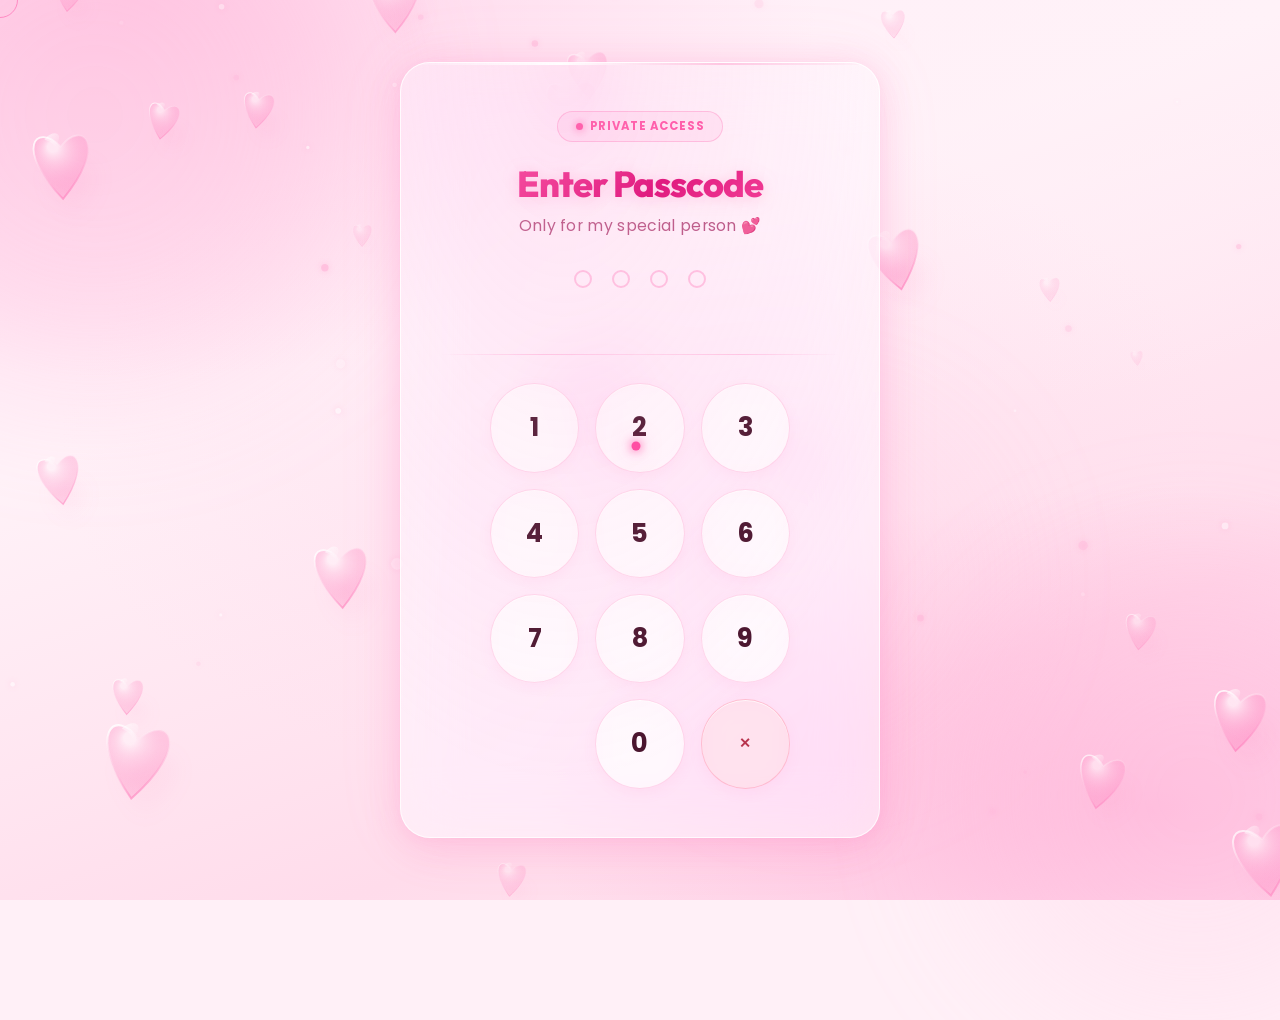
==== commit e334b8d9: "all changes" ====
--- a/index.html
+++ b/index.html
@@ -1,5 +1,6 @@
 <!DOCTYPE html>
 <html lang="en">
+
 <head>
   <meta charset="UTF-8">
   <meta name="viewport" content="width=device-width, initial-scale=1.0">
@@ -7,14 +8,19 @@
   <meta name="description" content="A secret romantic website just for us.">
   <link rel="stylesheet" href="style.css">
   <link rel="preconnect" href="https://fonts.googleapis.com">
-  <link href="https://fonts.googleapis.com/css2?family=Poppins:wght@300;400;500;600;700;800&family=Space+Grotesk:wght@400;500;600;700&display=swap" rel="stylesheet">
+  <link
+    href="https://fonts.googleapis.com/css2?family=Poppins:wght@300;400;500;600;700;800&family=Space+Grotesk:wght@400;500;600;700&display=swap"
+    rel="stylesheet">
 </head>
+
 <body>
 
   <!-- Loading Screen -->
   <div class="loading-screen" id="loadingScreen" aria-hidden="true">
     <div class="loading-logo">💗</div>
-    <div class="loading-bar"><div class="loading-bar-fill"></div></div>
+    <div class="loading-bar">
+      <div class="loading-bar-fill"></div>
+    </div>
   </div>
 
   <!-- Animated background blobs -->
@@ -76,21 +82,21 @@
   <script src="script.js"></script>
   <script>
     // ── Custom Cursor ──────────────────────────────
-    const dot  = document.getElementById('cursorDot');
+    const dot = document.getElementById('cursorDot');
     const ring = document.getElementById('cursorRing');
     let mx = 0, my = 0, rx = 0, ry = 0;
 
     document.addEventListener('mousemove', e => {
       mx = e.clientX; my = e.clientY;
       dot.style.left = mx + 'px';
-      dot.style.top  = my + 'px';
+      dot.style.top = my + 'px';
     });
 
     function animRing() {
       rx += (mx - rx) * 0.12;
       ry += (my - ry) * 0.12;
       ring.style.left = rx + 'px';
-      ring.style.top  = ry + 'px';
+      ring.style.top = ry + 'px';
       requestAnimationFrame(animRing);
     }
     animRing();
@@ -104,4 +110,5 @@
     document.getElementById('mainContainer').classList.add('page-enter');
   </script>
 </body>
+
 </html>
--- a/style.css
+++ b/style.css
@@ -8,46 +8,48 @@
 /* ─── CSS VARIABLES ─────────────────────────────────────────── */
 :root {
   /* Soft Premium Pink Color Scheme */
-  --pink-hot:       #ff4fa3;
-  --pink-mid:       #ff85c2;
-  --pink-light:     #ffb6d9;
-  --pink-pale:      #ffd6ea;
-  --pink-blush:     #fff0f7;
-  --pink-white:     #fffafe;
+  --pink-hot: #ff4fa3;
+  --pink-mid: #ff85c2;
+  --pink-light: #ffb6d9;
+  --pink-pale: #ffd6ea;
+  --pink-blush: #fff0f7;
+  --pink-white: #fffafe;
 
   /* Luxury Glassmorphism Variables */
-  --glass-bg:       rgba(255, 255, 255, 0.48);
-  --glass-bg-deep:  rgba(255, 255, 255, 0.28);
-  --glass-border:   rgba(255, 255, 255, 0.75);
+  --glass-bg: rgba(255, 255, 255, 0.48);
+  --glass-bg-deep: rgba(255, 255, 255, 0.28);
+  --glass-border: rgba(255, 255, 255, 0.75);
   --glass-border-h: rgba(255, 79, 163, 0.45);
 
   /* Typography */
-  --text-dark:      #4a152e;
-  --text-mid:       #7d2d53;
-  --text-soft:      #b55180;
-  --text-muted:     #cf8ba8;
+  --text-dark: #4a152e;
+  --text-mid: #7d2d53;
+  --text-soft: #b55180;
+  --text-muted: #cf8ba8;
 
   /* Shadows - Heavy Volumetric & Subtle Ambient */
-  --shadow-card:    0 16px 40px rgba(255, 105, 180, 0.12), 0 2px 10px rgba(255, 105, 180, 0.05);
-  --shadow-glow:    0 0 35px rgba(255, 79, 163, 0.12), 0 0 70px rgba(255, 182, 217, 0.08);
-  --shadow-btn:     0 6px 20px rgba(255, 79, 163, 0.35);
+  --shadow-card: 0 16px 40px rgba(255, 105, 180, 0.12), 0 2px 10px rgba(255, 105, 180, 0.05);
+  --shadow-glow: 0 0 35px rgba(255, 79, 163, 0.12), 0 0 70px rgba(255, 182, 217, 0.08);
+  --shadow-btn: 0 6px 20px rgba(255, 79, 163, 0.35);
 
   /* Radii */
-  --radius-sm:      14px;
-  --radius-md:      22px;
-  --radius-lg:      30px;
-  --radius-xl:      45px;
-  --radius-full:    100px;
+  --radius-sm: 14px;
+  --radius-md: 22px;
+  --radius-lg: 30px;
+  --radius-xl: 45px;
+  --radius-full: 100px;
 
   /* Easing curves (Apple-like) */
-  --transition:      all 0.45s cubic-bezier(0.16, 1, 0.3, 1);
+  --transition: all 0.45s cubic-bezier(0.16, 1, 0.3, 1);
   --transition-fast: all 0.2s cubic-bezier(0.16, 1, 0.3, 1);
   --transition-slow: all 0.75s cubic-bezier(0.16, 1, 0.3, 1);
   --transition-spring: all 0.5s cubic-bezier(0.34, 1.56, 0.64, 1);
 }
 
 /* ─── RESET & DEFAULTS ───────────────────────────────────────── */
-*, *::before, *::after {
+*,
+*::before,
+*::after {
   box-sizing: border-box;
   margin: 0;
   padding: 0;
@@ -79,19 +81,27 @@
   position: fixed;
   inset: 0;
   background:
-    radial-gradient(ellipse 90% 70% at 10% 0%,   rgba(255, 182, 217, 0.55) 0%, transparent 60%),
-    radial-gradient(ellipse 80% 60% at 90% 90%,   rgba(255, 133, 194, 0.45) 0%, transparent 60%),
-    radial-gradient(ellipse 65% 55% at 50% 50%,   rgba(255, 214, 234, 0.38)  0%, transparent 70%),
-    radial-gradient(ellipse 55% 45% at 80% 20%,   rgba(255, 240, 247, 0.55)  0%, transparent 55%),
+    radial-gradient(ellipse 90% 70% at 10% 0%, rgba(255, 182, 217, 0.55) 0%, transparent 60%),
+    radial-gradient(ellipse 80% 60% at 90% 90%, rgba(255, 133, 194, 0.45) 0%, transparent 60%),
+    radial-gradient(ellipse 65% 55% at 50% 50%, rgba(255, 214, 234, 0.38) 0%, transparent 70%),
+    radial-gradient(ellipse 55% 45% at 80% 20%, rgba(255, 240, 247, 0.55) 0%, transparent 55%),
     linear-gradient(160deg, #ffeef8 0%, #fff2f8 35%, #ffdceb 75%, #ffe6f2 100%);
   z-index: -4;
   animation: bgBreath 12s ease-in-out infinite alternate;
 }
 
 @keyframes bgBreath {
-  0%   { filter: brightness(1) saturate(1); }
-  50%  { filter: brightness(1.02) saturate(1.04) hue-rotate(2deg); }
-  100% { filter: brightness(1) saturate(1); }
+  0% {
+    filter: brightness(1) saturate(1);
+  }
+
+  50% {
+    filter: brightness(1.02) saturate(1.04) hue-rotate(2deg);
+  }
+
+  100% {
+    filter: brightness(1) saturate(1);
+  }
 }
 
 /* ─── 3D BACKGROUND CANVAS ───────────────────────────────────── */
@@ -115,33 +125,49 @@
 }
 
 .blob-1 {
-  width: 550px; height: 550px;
+  width: 550px;
+  height: 550px;
   background: radial-gradient(circle, rgba(255, 182, 217, 0.85), rgba(255, 133, 194, 0.4));
-  top: -160px; left: -180px;
+  top: -160px;
+  left: -180px;
   animation-duration: 18s;
 }
 
 .blob-2 {
-  width: 450px; height: 450px;
+  width: 450px;
+  height: 450px;
   background: radial-gradient(circle, rgba(255, 214, 234, 0.85), rgba(255, 182, 217, 0.5));
-  bottom: -120px; right: -140px;
+  bottom: -120px;
+  right: -140px;
   animation-duration: 14s;
   animation-delay: -5s;
 }
 
 .blob-3 {
-  width: 350px; height: 350px;
+  width: 350px;
+  height: 350px;
   background: radial-gradient(circle, rgba(255, 240, 247, 0.75), rgba(255, 133, 194, 0.3));
-  top: 45%; left: 50%;
+  top: 45%;
+  left: 50%;
   animation-duration: 20s;
   animation-delay: -8s;
   opacity: 0.25;
 }
 
 @keyframes blobFloat {
-  0%, 100% { transform: translate(0, 0) scale(1); }
-  33%       { transform: translate(35px, -45px) scale(1.08); }
-  66%       { transform: translate(-22px, 28px) scale(0.93); }
+
+  0%,
+  100% {
+    transform: translate(0, 0) scale(1);
+  }
+
+  33% {
+    transform: translate(35px, -45px) scale(1.08);
+  }
+
+  66% {
+    transform: translate(-22px, 28px) scale(0.93);
+  }
 }
 
 /* ─── CUSTOM CURSOR ─────────────────────────────────────────── */
@@ -154,7 +180,8 @@
 }
 
 .cursor-dot {
-  width: 9px; height: 9px;
+  width: 9px;
+  height: 9px;
   background: var(--pink-hot);
   box-shadow: 0 0 10px var(--pink-hot), 0 0 20px rgba(255, 79, 163, 0.5);
   transform: translate(-50%, -50%);
@@ -162,20 +189,26 @@
 }
 
 .cursor-ring {
-  width: 36px; height: 36px;
+  width: 36px;
+  height: 36px;
   border: 1.5px solid rgba(255, 79, 163, 0.5);
   transform: translate(-50%, -50%);
   transition: width 0.3s cubic-bezier(0.16, 1, 0.3, 1), height 0.3s cubic-bezier(0.16, 1, 0.3, 1), border-color 0.3s ease, background 0.3s ease;
 }
 
 body.cursor-hover .cursor-ring {
-  width: 50px; height: 50px;
+  width: 50px;
+  height: 50px;
   border-color: var(--pink-hot);
   background: rgba(255, 79, 163, 0.06);
 }
 
 @media (pointer: coarse) {
-  .cursor-dot, .cursor-ring { display: none; }
+
+  .cursor-dot,
+  .cursor-ring {
+    display: none;
+  }
 }
 
 /* ─── LOADING SCREEN ────────────────────────────────────────── */
@@ -193,7 +226,11 @@
 }
 
 @keyframes loadingExit {
-  to { opacity: 0; pointer-events: none; visibility: hidden; }
+  to {
+    opacity: 0;
+    pointer-events: none;
+    visibility: hidden;
+  }
 }
 
 .loading-logo {
@@ -203,12 +240,20 @@
 }
 
 @keyframes loadHeartbeat {
-  0%, 100% { transform: scale(1); }
-  50%       { transform: scale(1.18); }
+
+  0%,
+  100% {
+    transform: scale(1);
+  }
+
+  50% {
+    transform: scale(1.18);
+  }
 }
 
 .loading-bar {
-  width: 150px; height: 5px;
+  width: 150px;
+  height: 5px;
   background: rgba(255, 182, 217, 0.35);
   border-radius: var(--radius-full);
   overflow: hidden;
@@ -222,8 +267,13 @@
 }
 
 @keyframes loadFill {
-  from { width: 0; }
-  to   { width: 100%; }
+  from {
+    width: 0;
+  }
+
+  to {
+    width: 100%;
+  }
 }
 
 /* ─── MAIN GLASS CONTAINER ──────────────────────────────────── */
@@ -248,7 +298,9 @@
 .container::before {
   content: '';
   position: absolute;
-  top: 0; left: 0; right: 0;
+  top: 0;
+  left: 0;
+  right: 0;
   height: 1.5px;
   background: linear-gradient(90deg, transparent, rgba(255, 255, 255, 0.95), rgba(255, 182, 217, 0.7), transparent);
   border-radius: var(--radius-lg) var(--radius-lg) 0 0;
@@ -260,8 +312,10 @@
 .container::after {
   content: '';
   position: absolute;
-  top: -50%; left: -30%;
-  width: 160%; height: 160%;
+  top: -50%;
+  left: -30%;
+  width: 160%;
+  height: 160%;
   background: radial-gradient(ellipse at 40% 30%, rgba(255, 182, 217, 0.22) 0%, transparent 60%);
   pointer-events: none;
   z-index: 1;
@@ -278,8 +332,15 @@
 }
 
 @keyframes fadeUpIn {
-  from { opacity: 0; transform: translateY(30px) scale(0.96); }
-  to   { opacity: 1; transform: translateY(0) scale(1); }
+  from {
+    opacity: 0;
+    transform: translateY(30px) scale(0.96);
+  }
+
+  to {
+    opacity: 1;
+    transform: translateY(0) scale(1);
+  }
 }
 
 .page-enter {
@@ -287,12 +348,21 @@
 }
 
 @keyframes pageSlideIn {
-  from { opacity: 0; transform: scale(0.97) translateY(20px); }
-  to   { opacity: 1; transform: scale(1) translateY(0); }
+  from {
+    opacity: 0;
+    transform: scale(0.97) translateY(20px);
+  }
+
+  to {
+    opacity: 1;
+    transform: scale(1) translateY(0);
+  }
 }
 
 /* ─── TYPOGRAPHY ─────────────────────────────────────────────── */
-h1, h2, h3 {
+h1,
+h2,
+h3 {
   font-family: 'Outfit', 'Poppins', sans-serif;
   font-weight: 700;
   line-height: 1.2;
@@ -339,7 +409,8 @@
 }
 
 .badge-dot {
-  width: 7px; height: 7px;
+  width: 7px;
+  height: 7px;
   background: var(--pink-hot);
   border-radius: 50%;
   box-shadow: 0 0 8px var(--pink-hot);
@@ -348,13 +419,29 @@
 }
 
 @keyframes badgePulse {
-  0%, 100% { box-shadow: 0 0 0 rgba(255,79,163,0); }
-  50%       { box-shadow: 0 0 16px rgba(255,79,163,0.15); }
+
+  0%,
+  100% {
+    box-shadow: 0 0 0 rgba(255, 79, 163, 0);
+  }
+
+  50% {
+    box-shadow: 0 0 16px rgba(255, 79, 163, 0.15);
+  }
 }
 
 @keyframes dotBlink {
-  0%, 100% { opacity: 1; transform: scale(1); }
-  50%       { opacity: 0.3; transform: scale(0.8); }
+
+  0%,
+  100% {
+    opacity: 1;
+    transform: scale(1);
+  }
+
+  50% {
+    opacity: 0.3;
+    transform: scale(0.8);
+  }
 }
 
 /* ─── DIVIDER ────────────────────────────────────────────────── */
@@ -383,7 +470,8 @@
   transition: var(--transition-spring);
   text-decoration: none;
   letter-spacing: 0.03em;
-  min-height: 48px; /* mobile-friendly touch targets */
+  min-height: 48px;
+  /* mobile-friendly touch targets */
   z-index: 10;
 }
 
@@ -392,7 +480,7 @@
   background: linear-gradient(135deg, var(--pink-hot) 0%, #db0073 100%);
   color: #fff;
   box-shadow: var(--shadow-btn);
-  text-shadow: 0 1px 3px rgba(0,0,0,0.12);
+  text-shadow: 0 1px 3px rgba(0, 0, 0, 0.12);
 }
 
 .btn-primary:hover {
@@ -409,13 +497,18 @@
 .btn-primary::after {
   content: '';
   position: absolute;
-  top: -50%; left: -85%;
-  width: 55%; height: 200%;
-  background: linear-gradient(to right, transparent, rgba(255,255,255,0.32), transparent);
+  top: -50%;
+  left: -85%;
+  width: 55%;
+  height: 200%;
+  background: linear-gradient(to right, transparent, rgba(255, 255, 255, 0.32), transparent);
   transform: skewX(-20deg);
   transition: left 0.65s cubic-bezier(0.16, 1, 0.3, 1);
 }
-.btn-primary:hover::after { left: 140%; }
+
+.btn-primary:hover::after {
+  left: 140%;
+}
 
 /* Ghost glass button */
 .btn-ghost {
@@ -434,7 +527,9 @@
   box-shadow: 0 6px 20px rgba(255, 79, 163, 0.12);
 }
 
-.btn-ghost:active { transform: translateY(0); }
+.btn-ghost:active {
+  transform: translateY(0);
+}
 
 /* Navigation buttons grid */
 .nav-buttons {
@@ -451,12 +546,16 @@
   font-size: 0.88rem;
 }
 
-.hidden { display: none !important; }
+.hidden {
+  display: none !important;
+}
 
 /* =========================================================================
    INDEX.HTML — PASSCODE PAGE
    ========================================================================= */
-.passcode-container { text-align: center; }
+.passcode-container {
+  text-align: center;
+}
 
 .passcode-dots {
   display: flex;
@@ -466,7 +565,8 @@
 }
 
 .dot {
-  width: 18px; height: 18px;
+  width: 18px;
+  height: 18px;
   border: 2px solid rgba(255, 79, 163, 0.3);
   border-radius: 50%;
   background: transparent;
@@ -504,11 +604,27 @@
 }
 
 @keyframes shake {
-  0%, 100% { transform: translateX(0); }
-  20%       { transform: translateX(-10px); }
-  40%       { transform: translateX(10px); }
-  60%       { transform: translateX(-6px); }
-  80%       { transform: translateX(6px); }
+
+  0%,
+  100% {
+    transform: translateX(0);
+  }
+
+  20% {
+    transform: translateX(-10px);
+  }
+
+  40% {
+    transform: translateX(10px);
+  }
+
+  60% {
+    transform: translateX(-6px);
+  }
+
+  80% {
+    transform: translateX(6px);
+  }
 }
 
 /* Numpad layout */
@@ -538,7 +654,7 @@
   overflow: hidden;
   backdrop-filter: blur(14px);
   -webkit-backdrop-filter: blur(14px);
-  box-shadow: 0 4px 14px rgba(255, 105, 180, 0.08), inset 0 1px 0 rgba(255,255,255,0.7);
+  box-shadow: 0 4px 14px rgba(255, 105, 180, 0.08), inset 0 1px 0 rgba(255, 255, 255, 0.7);
   min-width: 60px;
 }
 
@@ -560,8 +676,14 @@
   color: var(--pink-hot);
 }
 
-.num-button:hover::before { opacity: 1; }
-.num-button:active { transform: scale(0.92); background: rgba(255, 79, 163, 0.16); }
+.num-button:hover::before {
+  opacity: 1;
+}
+
+.num-button:active {
+  transform: scale(0.92);
+  background: rgba(255, 79, 163, 0.16);
+}
 
 .cancel-button {
   border-radius: var(--radius-full) !important;
@@ -580,27 +702,47 @@
   color: #c92846 !important;
 }
 
-.empty-cell { visibility: hidden; }
+.empty-cell {
+  visibility: hidden;
+}
 
 /* =========================================================================
    COUNTDOWN.HTML — TIMER PAGE
    ========================================================================= */
-.countdown-container { text-align: center; }
+.countdown-container {
+  text-align: center;
+}
 
 .love-icon {
   font-size: 3.6rem;
   margin-bottom: 6px;
   display: block;
   animation: heartbeat 1.5s cubic-bezier(0.25, 0.8, 0.25, 1) infinite;
-  filter: drop-shadow(0 0 20px rgba(255,79,163,0.6));
+  filter: drop-shadow(0 0 20px rgba(255, 79, 163, 0.6));
 }
 
 @keyframes heartbeat {
-  0%, 100% { transform: scale(1); }
-  14%  { transform: scale(1.18); }
-  28%  { transform: scale(1); }
-  42%  { transform: scale(1.12); }
-  56%  { transform: scale(1); }
+
+  0%,
+  100% {
+    transform: scale(1);
+  }
+
+  14% {
+    transform: scale(1.18);
+  }
+
+  28% {
+    transform: scale(1);
+  }
+
+  42% {
+    transform: scale(1.12);
+  }
+
+  56% {
+    transform: scale(1);
+  }
 }
 
 .countdown-pretext {
@@ -617,7 +759,8 @@
   justify-content: center;
   gap: 8px;
   margin-bottom: 24px;
-  flex-wrap: nowrap; /* Prevent wrapping on narrow mobile screen */
+  flex-wrap: nowrap;
+  /* Prevent wrapping on narrow mobile screen */
 }
 
 .timer-block {
@@ -643,7 +786,7 @@
   text-align: center;
   backdrop-filter: blur(14px);
   -webkit-backdrop-filter: blur(14px);
-  box-shadow: 0 8px 24px rgba(255, 105, 180, 0.08), inset 0 1px 0 rgba(255,255,255,0.7);
+  box-shadow: 0 8px 24px rgba(255, 105, 180, 0.08), inset 0 1px 0 rgba(255, 255, 255, 0.7);
   transition: box-shadow 0.3s ease, transform 0.3s cubic-bezier(0.175, 0.885, 0.32, 1.275);
   line-height: 1;
 }
@@ -682,8 +825,17 @@
 }
 
 @keyframes pulseSoft {
-  0%, 100% { opacity: 1; filter: drop-shadow(0 0 4px rgba(255,79,163,0.1)); }
-  50%       { opacity: 0.72; filter: drop-shadow(0 0 12px rgba(255,79,163,0.4)); }
+
+  0%,
+  100% {
+    opacity: 1;
+    filter: drop-shadow(0 0 4px rgba(255, 79, 163, 0.1));
+  }
+
+  50% {
+    opacity: 0.72;
+    filter: drop-shadow(0 0 12px rgba(255, 79, 163, 0.4));
+  }
 }
 
 .milestone-row {
@@ -781,8 +933,13 @@
   box-shadow: 0 16px 36px rgba(255, 79, 163, 0.18);
 }
 
-.icon-button:hover::before { opacity: 1; }
-.icon-button:active { transform: translateY(-2px) scale(0.97); }
+.icon-button:hover::before {
+  opacity: 1;
+}
+
+.icon-button:active {
+  transform: translateY(-2px) scale(0.97);
+}
 
 .icon-button i {
   font-size: 2.1rem;
@@ -844,7 +1001,9 @@
   min-height: 44px;
 }
 
-.tab-btn i { font-size: 1.05rem; }
+.tab-btn i {
+  font-size: 1.05rem;
+}
 
 .tab-btn.active {
   background: rgba(255, 79, 163, 0.12);
@@ -862,7 +1021,10 @@
   display: none;
   animation: fadeUpIn 0.5s cubic-bezier(0.16, 1, 0.3, 1) both;
 }
-.tab-panel.active { display: block; }
+
+.tab-panel.active {
+  display: block;
+}
 
 /* Memory Grid */
 .gallery-grid {
@@ -893,14 +1055,17 @@
 }
 
 .gallery-card img {
-  width: 100%; height: 100%;
+  width: 100%;
+  height: 100%;
   object-fit: cover;
   display: block;
   transition: transform 0.6s cubic-bezier(0.16, 1, 0.3, 1);
   transform: translateZ(0);
 }
 
-.gallery-card:hover img { transform: scale(1.05) translateZ(10px); }
+.gallery-card:hover img {
+  transform: scale(1.05) translateZ(10px);
+}
 
 .gallery-card:hover {
   border-color: rgba(255, 79, 163, 0.45);
@@ -918,7 +1083,10 @@
   opacity: 0;
   transition: opacity 0.3s ease;
 }
-.gallery-card:hover::after { opacity: 1; }
+
+.gallery-card:hover::after {
+  opacity: 1;
+}
 
 .gallery-overlay {
   position: absolute;
@@ -932,7 +1100,9 @@
   z-index: 3;
 }
 
-.gallery-card:hover .gallery-overlay { opacity: 1; }
+.gallery-card:hover .gallery-overlay {
+  opacity: 1;
+}
 
 .gallery-overlay-text {
   text-align: left;
@@ -940,7 +1110,9 @@
   transition: transform 0.35s cubic-bezier(0.16, 1, 0.3, 1);
 }
 
-.gallery-card:hover .gallery-overlay-text { transform: translateY(0); }
+.gallery-card:hover .gallery-overlay-text {
+  transform: translateY(0);
+}
 
 .gallery-overlay-text h3 {
   font-size: 0.85rem;
@@ -951,12 +1123,13 @@
 
 .gallery-overlay-text p {
   font-size: 0.7rem;
-  color: rgba(255,228,242,0.85);
+  color: rgba(255, 228, 242, 0.85);
   margin: 0;
 }
 
 .photo-placeholder {
-  width: 100%; height: 100%;
+  width: 100%;
+  height: 100%;
   display: flex;
   flex-direction: column;
   align-items: center;
@@ -1019,7 +1192,9 @@
 .music-item::before {
   content: '';
   position: absolute;
-  left: 0; top: 0; bottom: 0;
+  left: 0;
+  top: 0;
+  bottom: 0;
   width: 3.5px;
   background: linear-gradient(to bottom, var(--pink-hot), var(--pink-mid));
   border-radius: 100px;
@@ -1034,18 +1209,35 @@
   box-shadow: 0 6px 18px rgba(255, 79, 163, 0.12);
 }
 
-.music-item:hover::before { opacity: 1; }
+.music-item:hover::before {
+  opacity: 1;
+}
 
 @keyframes bounce {
-  0%   { transform: scale(1); }
-  45%  { transform: scale(1.05); }
-  75%  { transform: scale(0.97); }
-  100% { transform: scale(1); }
-}
-.bounce { animation: bounce 0.35s ease; }
+  0% {
+    transform: scale(1);
+  }
+
+  45% {
+    transform: scale(1.05);
+  }
+
+  75% {
+    transform: scale(0.97);
+  }
+
+  100% {
+    transform: scale(1);
+  }
+}
+
+.bounce {
+  animation: bounce 0.35s ease;
+}
 
 .album-cover {
-  width: 48px; height: 48px;
+  width: 48px;
+  height: 48px;
   border-radius: 10px;
   object-fit: cover;
   background: rgba(255, 182, 217, 0.2);
@@ -1054,7 +1246,8 @@
 }
 
 .album-cover-placeholder {
-  width: 48px; height: 48px;
+  width: 48px;
+  height: 48px;
   border-radius: 10px;
   background: linear-gradient(135deg, rgba(255, 182, 217, 0.4), rgba(255, 133, 194, 0.3));
   display: flex;
@@ -1108,11 +1301,18 @@
   animation: fadeIn 0.4s cubic-bezier(0.16, 1, 0.3, 1);
 }
 
-.lightbox.open { display: flex; }
+.lightbox.open {
+  display: flex;
+}
 
 @keyframes fadeIn {
-  from { opacity: 0; }
-  to   { opacity: 1; }
+  from {
+    opacity: 0;
+  }
+
+  to {
+    opacity: 1;
+  }
 }
 
 .lightbox-img {
@@ -1124,26 +1324,41 @@
 }
 
 @keyframes scaleIn {
-  from { transform: scale(0.85); opacity: 0; }
-  to   { transform: scale(1); opacity: 1; }
+  from {
+    transform: scale(0.85);
+    opacity: 0;
+  }
+
+  to {
+    transform: scale(1);
+    opacity: 1;
+  }
 }
 
 .lightbox-close {
   position: absolute;
-  top: 20px; right: 24px;
+  top: 20px;
+  right: 24px;
   font-size: 2.2rem;
   color: var(--text-mid);
   cursor: pointer;
   transition: var(--transition);
-  background: none; border: none;
+  background: none;
+  border: none;
   line-height: 1;
 }
-.lightbox-close:hover { color: var(--pink-hot); transform: scale(1.1); }
+
+.lightbox-close:hover {
+  color: var(--pink-hot);
+  transform: scale(1.1);
+}
 
 /* =========================================================================
    MESSAGE.HTML — MESSAGE ENVELOPE
    ========================================================================= */
-.message-container { text-align: center; }
+.message-container {
+  text-align: center;
+}
 
 .envelope-card {
   background: rgba(255, 255, 255, 0.45);
@@ -1175,7 +1390,9 @@
   background: rgba(255, 245, 250, 0.65);
 }
 
-.envelope-card:hover::before { opacity: 1; }
+.envelope-card:hover::before {
+  opacity: 1;
+}
 
 .envelope-emoji {
   font-size: 4.6rem;
@@ -1186,8 +1403,15 @@
 }
 
 @keyframes floatEnvelope {
-  0%, 100% { transform: translateY(0) rotate(-3deg); }
-  50%       { transform: translateY(-12px) rotate(3deg); }
+
+  0%,
+  100% {
+    transform: translateY(0) rotate(-3deg);
+  }
+
+  50% {
+    transform: translateY(-12px) rotate(3deg);
+  }
 }
 
 .envelope-card:hover .envelope-emoji {
@@ -1196,10 +1420,13 @@
 }
 
 .envelope-seal {
-  width: 44px; height: 44px;
+  width: 44px;
+  height: 44px;
   background: linear-gradient(135deg, var(--pink-hot), #cc0078);
   border-radius: 50%;
-  display: flex; align-items: center; justify-content: center;
+  display: flex;
+  align-items: center;
+  justify-content: center;
   margin: 0 auto 10px;
   font-size: 1.1rem;
   box-shadow: 0 0 16px rgba(255, 79, 163, 0.5);
@@ -1207,8 +1434,15 @@
 }
 
 @keyframes sealPulse {
-  0%, 100% { box-shadow: 0 0 16px rgba(255,79,163,0.4); }
-  50%       { box-shadow: 0 0 32px rgba(255,79,163,0.7), 0 0 60px rgba(255,79,163,0.25); }
+
+  0%,
+  100% {
+    box-shadow: 0 0 16px rgba(255, 79, 163, 0.4);
+  }
+
+  50% {
+    box-shadow: 0 0 32px rgba(255, 79, 163, 0.7), 0 0 60px rgba(255, 79, 163, 0.25);
+  }
 }
 
 .envelope-hint {
@@ -1220,7 +1454,9 @@
   margin: 0;
 }
 
-.envelope-hint span { color: var(--pink-hot); }
+.envelope-hint span {
+  color: var(--pink-hot);
+}
 
 /* Revealed message box style */
 .message-reveal {
@@ -1228,7 +1464,9 @@
   animation: messageReveal 0.75s cubic-bezier(0.16, 1, 0.3, 1) both;
 }
 
-.message-reveal.visible { display: block; }
+.message-reveal.visible {
+  display: block;
+}
 
 .message-box {
   background: rgba(255, 255, 255, 0.5);
@@ -1258,7 +1496,8 @@
 .message-box::after {
   content: '\201C';
   position: absolute;
-  top: -12px; left: 16px;
+  top: -12px;
+  left: 16px;
   font-size: 9rem;
   color: rgba(255, 182, 217, 0.22);
   font-family: Georgia, serif;
@@ -1298,14 +1537,18 @@
 
 .close-message-btn {
   position: absolute;
-  top: 14px; right: 16px;
-  width: 32px; height: 32px;
+  top: 14px;
+  right: 16px;
+  width: 32px;
+  height: 32px;
   border-radius: 50%;
   background: rgba(255, 182, 217, 0.25);
   border: 1px solid rgba(255, 182, 217, 0.55);
   color: var(--text-soft);
   font-size: 1.1rem;
-  display: flex; align-items: center; justify-content: center;
+  display: flex;
+  align-items: center;
+  justify-content: center;
   cursor: pointer;
   transition: var(--transition);
   z-index: 10;
@@ -1332,19 +1575,45 @@
   animation: heartPop 0.65s ease both, heartFloat 2.8s ease-in-out infinite;
 }
 
-.hearts-row span:nth-child(1) { animation-delay: 0.05s, 0s; }
-.hearts-row span:nth-child(2) { animation-delay: 0.18s, 0.35s; }
-.hearts-row span:nth-child(3) { animation-delay: 0.3s, 0.7s; }
+.hearts-row span:nth-child(1) {
+  animation-delay: 0.05s, 0s;
+}
+
+.hearts-row span:nth-child(2) {
+  animation-delay: 0.18s, 0.35s;
+}
+
+.hearts-row span:nth-child(3) {
+  animation-delay: 0.3s, 0.7s;
+}
 
 @keyframes heartPop {
-  0%   { transform: scale(0); opacity: 0; }
-  70%  { transform: scale(1.3); opacity: 1; }
-  100% { transform: scale(1); opacity: 1; }
+  0% {
+    transform: scale(0);
+    opacity: 0;
+  }
+
+  70% {
+    transform: scale(1.3);
+    opacity: 1;
+  }
+
+  100% {
+    transform: scale(1);
+    opacity: 1;
+  }
 }
 
 @keyframes heartFloat {
-  0%, 100% { transform: translateY(0); }
-  50%       { transform: translateY(-7px); }
+
+  0%,
+  100% {
+    transform: translateY(0);
+  }
+
+  50% {
+    transform: translateY(-7px);
+  }
 }
 
 .heart-emoji {
@@ -1356,7 +1625,9 @@
 /* =========================================================================
    THANKYOU.HTML — CONFETTI & FINAL STATS
    ========================================================================= */
-.thankyou-container { text-align: center; }
+.thankyou-container {
+  text-align: center;
+}
 
 .hero-emoji {
   font-size: 5rem;
@@ -1367,8 +1638,15 @@
 }
 
 @keyframes heroFloat {
-  0%, 100% { transform: translateY(0) scale(1) rotate(-3deg); }
-  50%       { transform: translateY(-16px) scale(1.04) rotate(3deg); }
+
+  0%,
+  100% {
+    transform: translateY(0) scale(1) rotate(-3deg);
+  }
+
+  50% {
+    transform: translateY(-16px) scale(1.04) rotate(3deg);
+  }
 }
 
 .thankyou-message-1 {
@@ -1404,11 +1682,25 @@
   display: inline-block;
 }
 
-.thankyou-hearts span:nth-child(1) { animation-delay: 0.1s; }
-.thankyou-hearts span:nth-child(2) { animation-delay: 0.22s; }
-.thankyou-hearts span:nth-child(3) { animation-delay: 0.34s; }
-.thankyou-hearts span:nth-child(4) { animation-delay: 0.46s; }
-.thankyou-hearts span:nth-child(5) { animation-delay: 0.58s; }
+.thankyou-hearts span:nth-child(1) {
+  animation-delay: 0.1s;
+}
+
+.thankyou-hearts span:nth-child(2) {
+  animation-delay: 0.22s;
+}
+
+.thankyou-hearts span:nth-child(3) {
+  animation-delay: 0.34s;
+}
+
+.thankyou-hearts span:nth-child(4) {
+  animation-delay: 0.46s;
+}
+
+.thankyou-hearts span:nth-child(5) {
+  animation-delay: 0.58s;
+}
 
 /* Quote */
 .quote-card {
@@ -1427,7 +1719,8 @@
 .quote-card::before {
   content: '\201C';
   position: absolute;
-  top: -8px; left: 12px;
+  top: -8px;
+  left: 12px;
   font-size: 7.5rem;
   color: rgba(255, 182, 217, 0.22);
   font-family: Georgia, serif;
@@ -1512,7 +1805,8 @@
 /* Fall confetti styling */
 .confetti-piece {
   position: fixed;
-  width: 8px; height: 8px;
+  width: 8px;
+  height: 8px;
   border-radius: 2px;
   animation: confettiFall linear both;
   pointer-events: none;
@@ -1520,8 +1814,15 @@
 }
 
 @keyframes confettiFall {
-  0%   { transform: translateY(-20px) rotate(0deg);   opacity: 1; }
-  100% { transform: translateY(110vh) rotate(720deg); opacity: 0; }
+  0% {
+    transform: translateY(-20px) rotate(0deg);
+    opacity: 1;
+  }
+
+  100% {
+    transform: translateY(110vh) rotate(720deg);
+    opacity: 0;
+  }
 }
 
 .restart-link {
@@ -1531,13 +1832,17 @@
   color: var(--text-muted);
   font-size: 0.8rem;
   cursor: pointer;
-  background: none; border: none;
+  background: none;
+  border: none;
   font-family: 'Poppins', sans-serif;
   letter-spacing: 0.04em;
   margin-top: 10px;
   transition: color 0.25s ease;
 }
-.restart-link:hover { color: var(--pink-hot); }
+
+.restart-link:hover {
+  color: var(--pink-hot);
+}
 
 /* =========================================================================
    SCROLL REVEAL UTILITY
@@ -1547,6 +1852,7 @@
   transform: translateY(26px);
   transition: opacity 0.75s ease, transform 0.75s cubic-bezier(0.16, 1, 0.3, 1);
 }
+
 .reveal.in-view {
   opacity: 1;
   transform: translateY(0);
@@ -1557,12 +1863,20 @@
    ========================================================================= */
 
 @media (min-width: 480px) {
-  .container { padding: 48px 40px; }
-  .numpad { max-width: 300px; gap: 16px; }
+  .container {
+    padding: 48px 40px;
+  }
+
+  .numpad {
+    max-width: 300px;
+    gap: 16px;
+  }
 }
 
 @media (max-width: 480px) {
-  body { padding: 18px 12px; }
+  body {
+    padding: 18px 12px;
+  }
 
   .container {
     padding: 34px 20px 30px;
@@ -1570,45 +1884,120 @@
     width: 100%;
   }
 
-  .glow-title { font-size: 1.6rem; }
-  .subtitle   { font-size: 0.88rem; margin-bottom: 24px; }
-
-  .numpad { gap: 12px; max-width: 250px; }
-  .num-button { font-size: 1.35rem; min-width: 54px; }
-
-  .countdown-timer { gap: 4px; }
-  .timer-value { font-size: 1.7rem; min-width: 58px; padding: 10px 8px; }
-  .timer-sep   { font-size: 1.5rem; margin-bottom: 18px; }
-
-  .recap-heading { font-size: 1.45rem; }
-
-  .icon-button { min-width: 100px; padding: 20px 14px; }
-  .icon-button i { font-size: 1.85rem; }
-
-  .message-text { font-size: 0.98rem; }
-  .message-box  { padding: 36px 18px 28px; }
-
-  .thankyou-message-1 { font-size: 1.35rem; }
-
-  .nav-buttons { flex-direction: column; align-items: stretch; gap: 10px; }
-  .nav-buttons .btn { max-width: 100%; width: 100%; }
-
-  .gallery-grid { gap: 10px; }
-  .gallery-card:first-child { aspect-ratio: 4/3; }
-
-  .tab-btn { font-size: 0.72rem; padding: 8px 3px; }
-
-  .stats-row { gap: 8px; }
-  .stat-value { font-size: 0.95rem; }
-  .stat-label { font-size: 0.6rem; }
-
-  .milestone-row { gap: 6px; }
-  .milestone-pill { font-size: 0.7rem; padding: 6px 10px; }
+  .glow-title {
+    font-size: 1.6rem;
+  }
+
+  .subtitle {
+    font-size: 0.88rem;
+    margin-bottom: 24px;
+  }
+
+  .numpad {
+    gap: 12px;
+    max-width: 250px;
+  }
+
+  .num-button {
+    font-size: 1.35rem;
+    min-width: 54px;
+  }
+
+  .countdown-timer {
+    gap: 4px;
+  }
+
+  .timer-value {
+    font-size: 1.7rem;
+    min-width: 58px;
+    padding: 10px 8px;
+  }
+
+  .timer-sep {
+    font-size: 1.5rem;
+    margin-bottom: 18px;
+  }
+
+  .recap-heading {
+    font-size: 1.45rem;
+  }
+
+  .icon-button {
+    min-width: 100px;
+    padding: 20px 14px;
+  }
+
+  .icon-button i {
+    font-size: 1.85rem;
+  }
+
+  .message-text {
+    font-size: 0.98rem;
+  }
+
+  .message-box {
+    padding: 36px 18px 28px;
+  }
+
+  .thankyou-message-1 {
+    font-size: 1.35rem;
+  }
+
+  .nav-buttons {
+    flex-direction: column;
+    align-items: stretch;
+    gap: 10px;
+  }
+
+  .nav-buttons .btn {
+    max-width: 100%;
+    width: 100%;
+  }
+
+  .gallery-grid {
+    gap: 10px;
+  }
+
+  .gallery-card:first-child {
+    aspect-ratio: 4/3;
+  }
+
+  .tab-btn {
+    font-size: 0.72rem;
+    padding: 8px 3px;
+  }
+
+  .stats-row {
+    gap: 8px;
+  }
+
+  .stat-value {
+    font-size: 0.95rem;
+  }
+
+  .stat-label {
+    font-size: 0.6rem;
+  }
+
+  .milestone-row {
+    gap: 6px;
+  }
+
+  .milestone-pill {
+    font-size: 0.7rem;
+    padding: 6px 10px;
+  }
 }
 
 /* ─── SCROLLBAR ─────────────────────────────────────────────── */
-::-webkit-scrollbar { width: 5px; }
-::-webkit-scrollbar-track { background: transparent; }
+::-webkit-scrollbar {
+  width: 5px;
+}
+
+::-webkit-scrollbar-track {
+  background: transparent;
+}
+
 ::-webkit-scrollbar-thumb {
   background: rgba(255, 79, 163, 0.25);
   border-radius: 100px;
